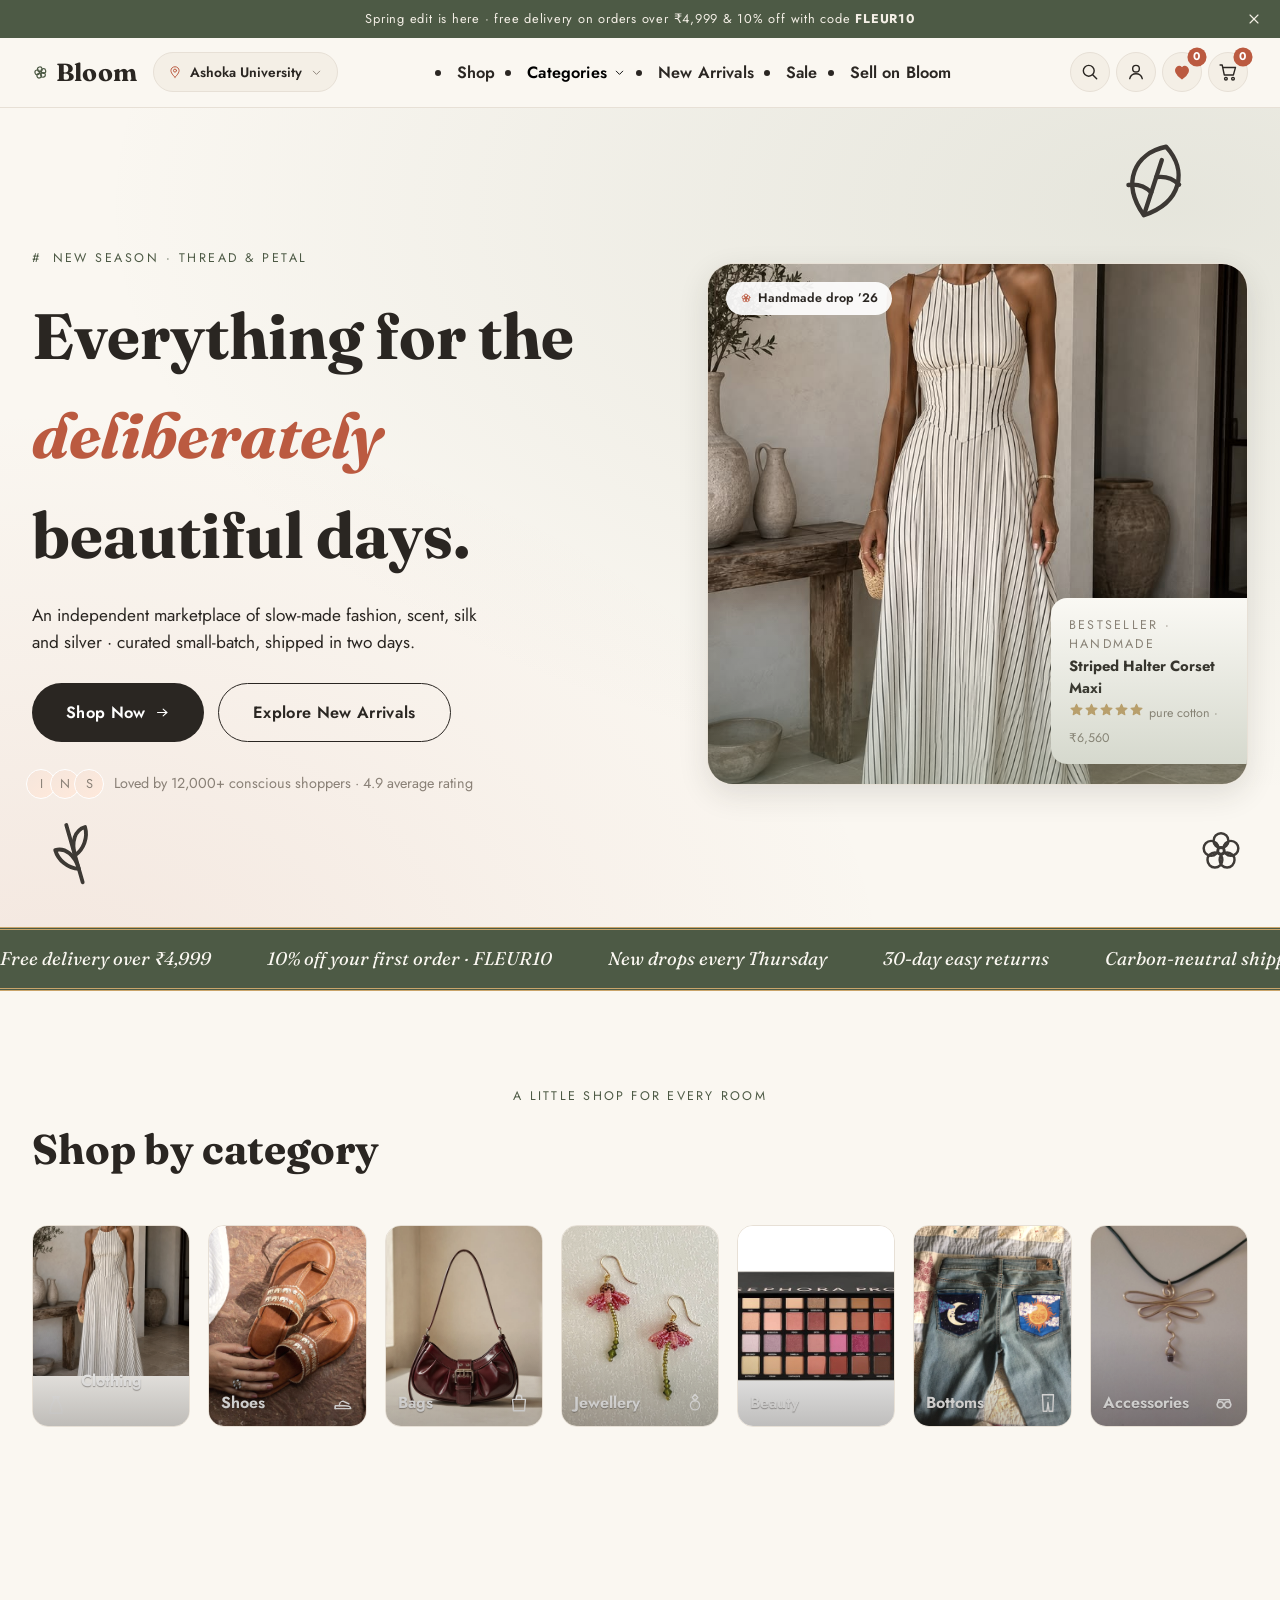
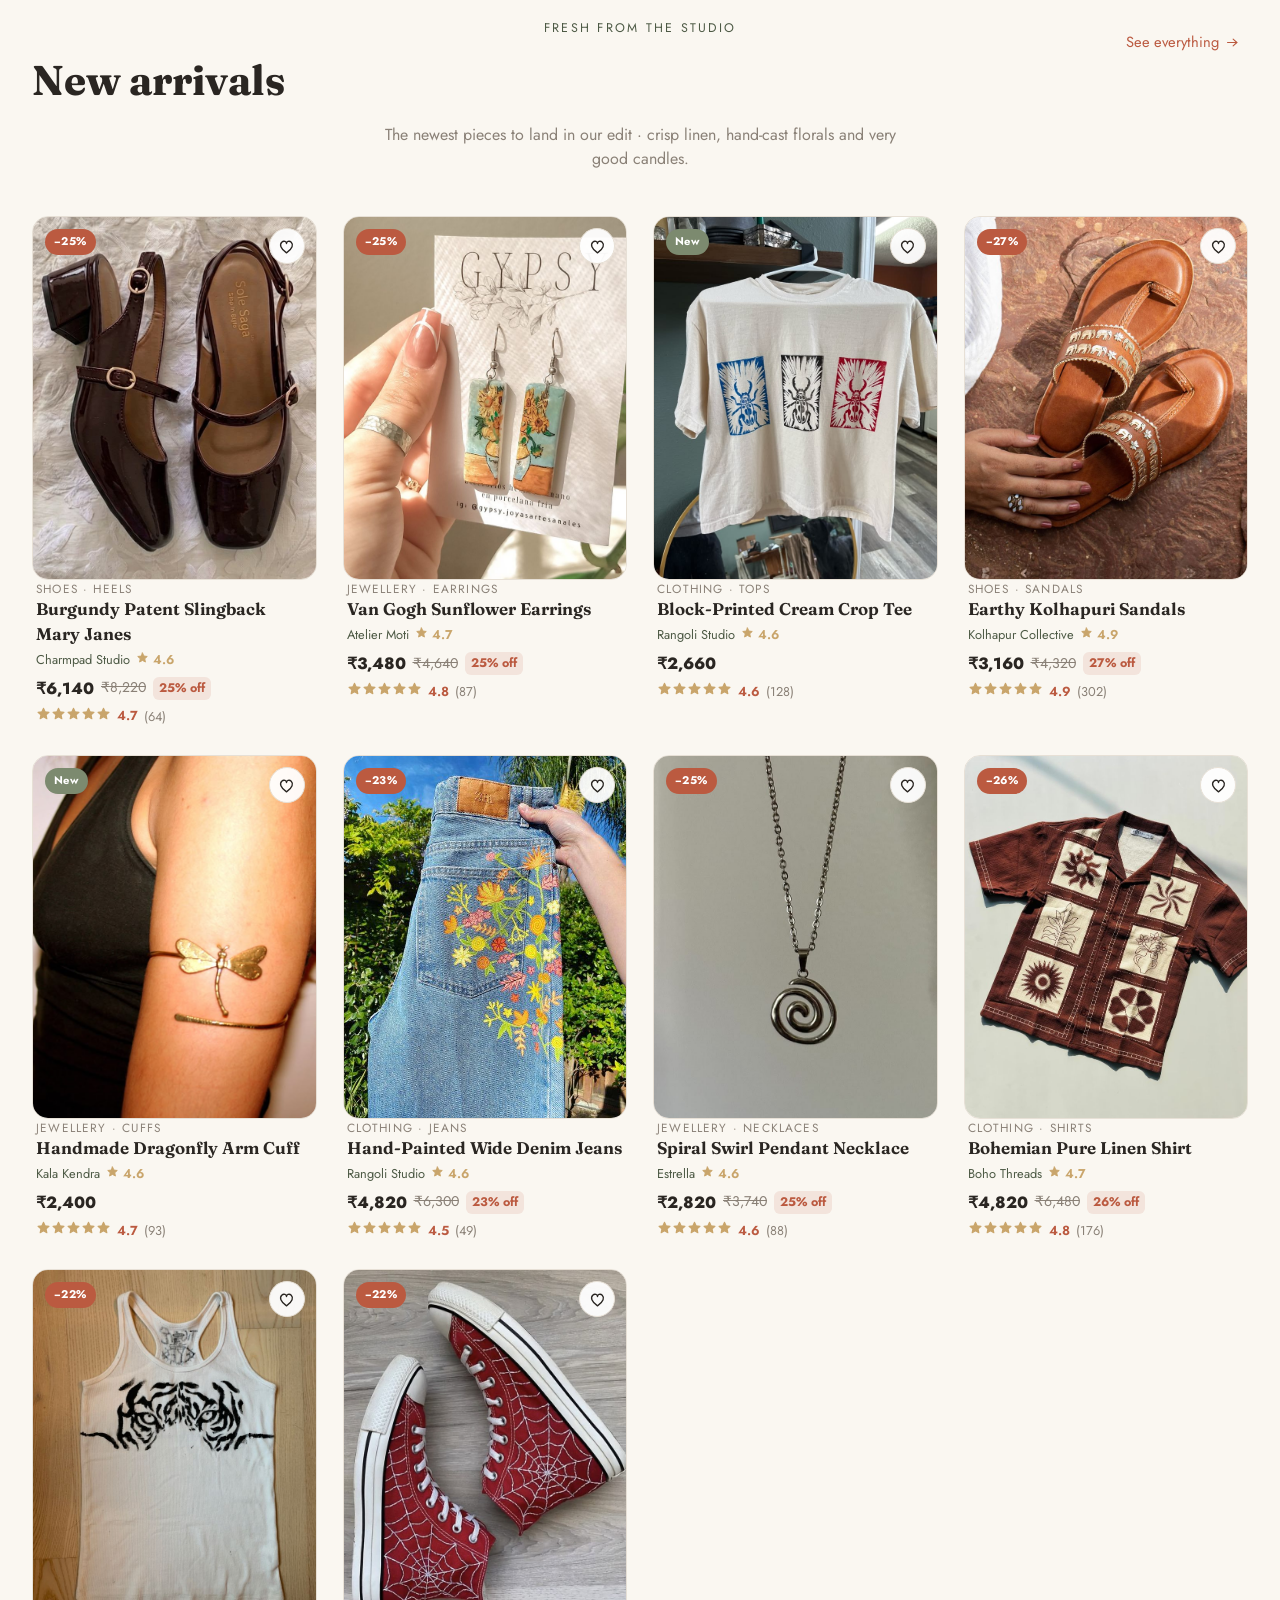
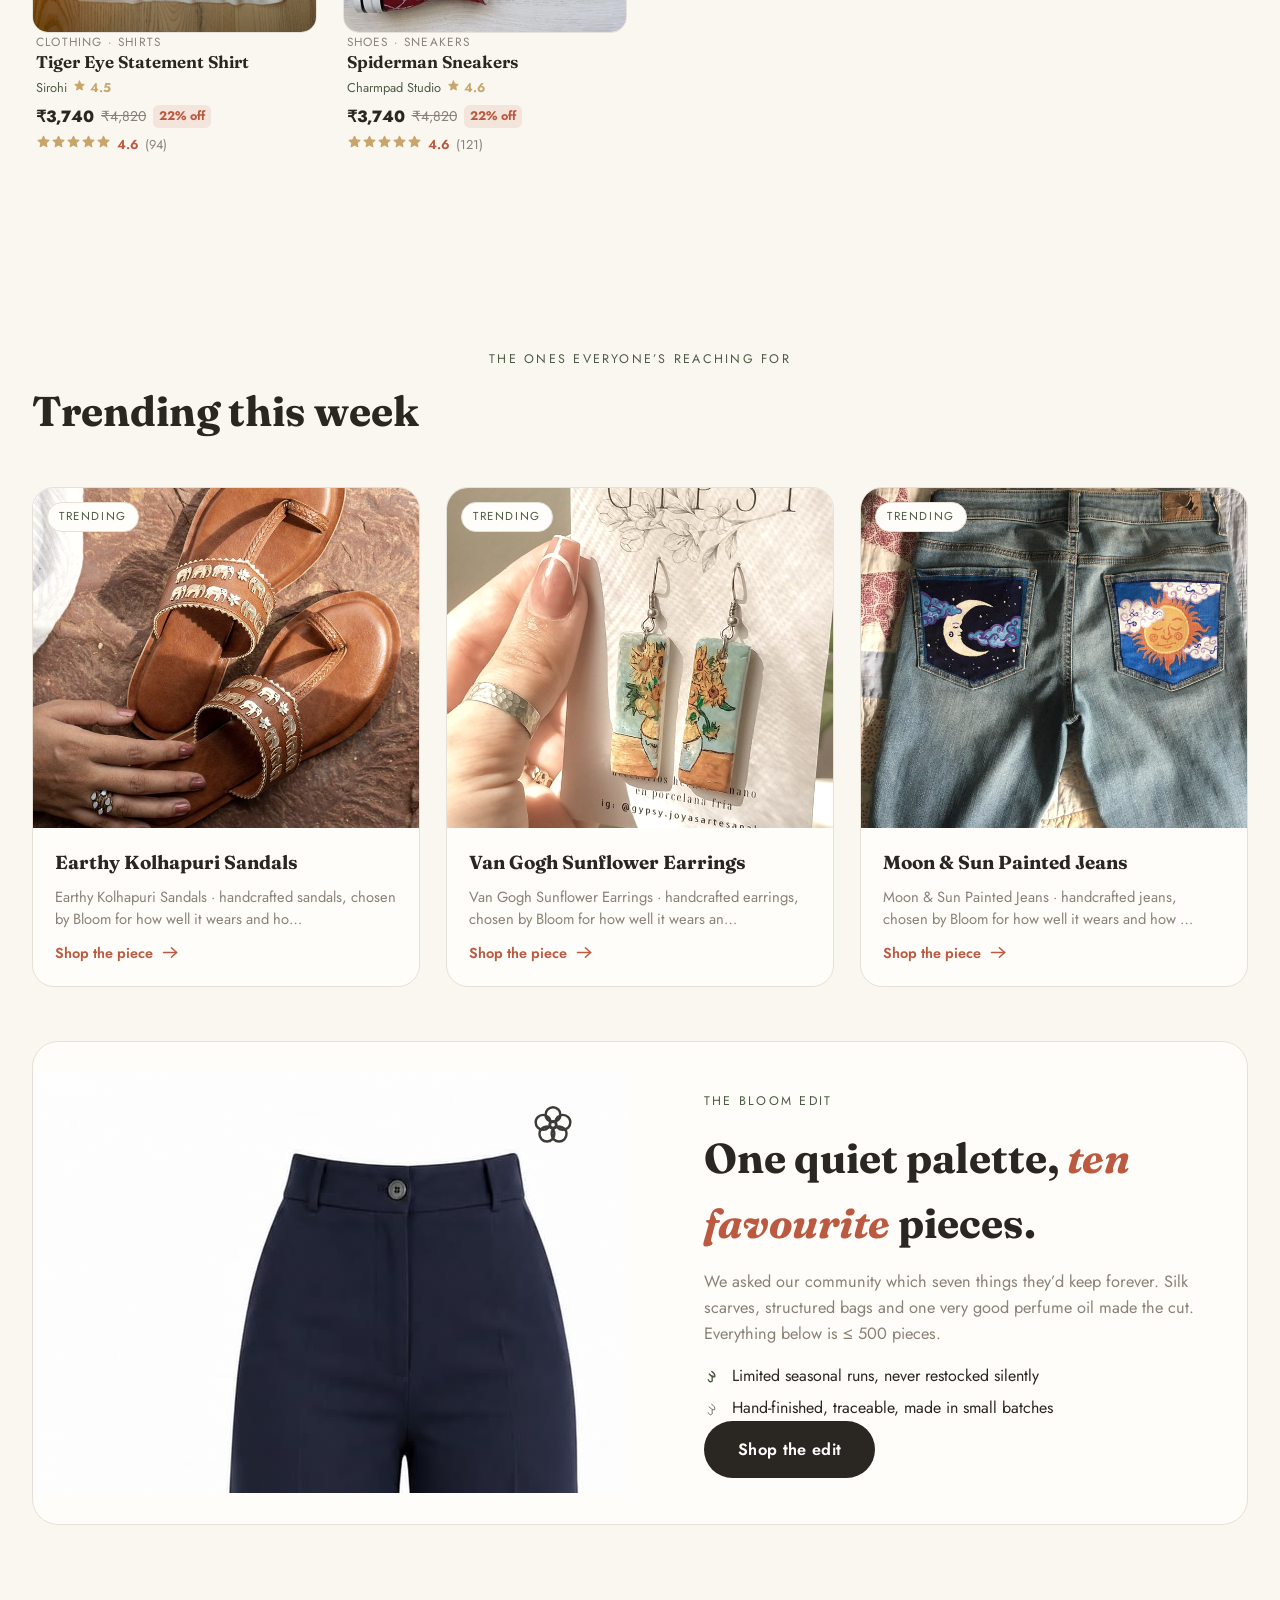
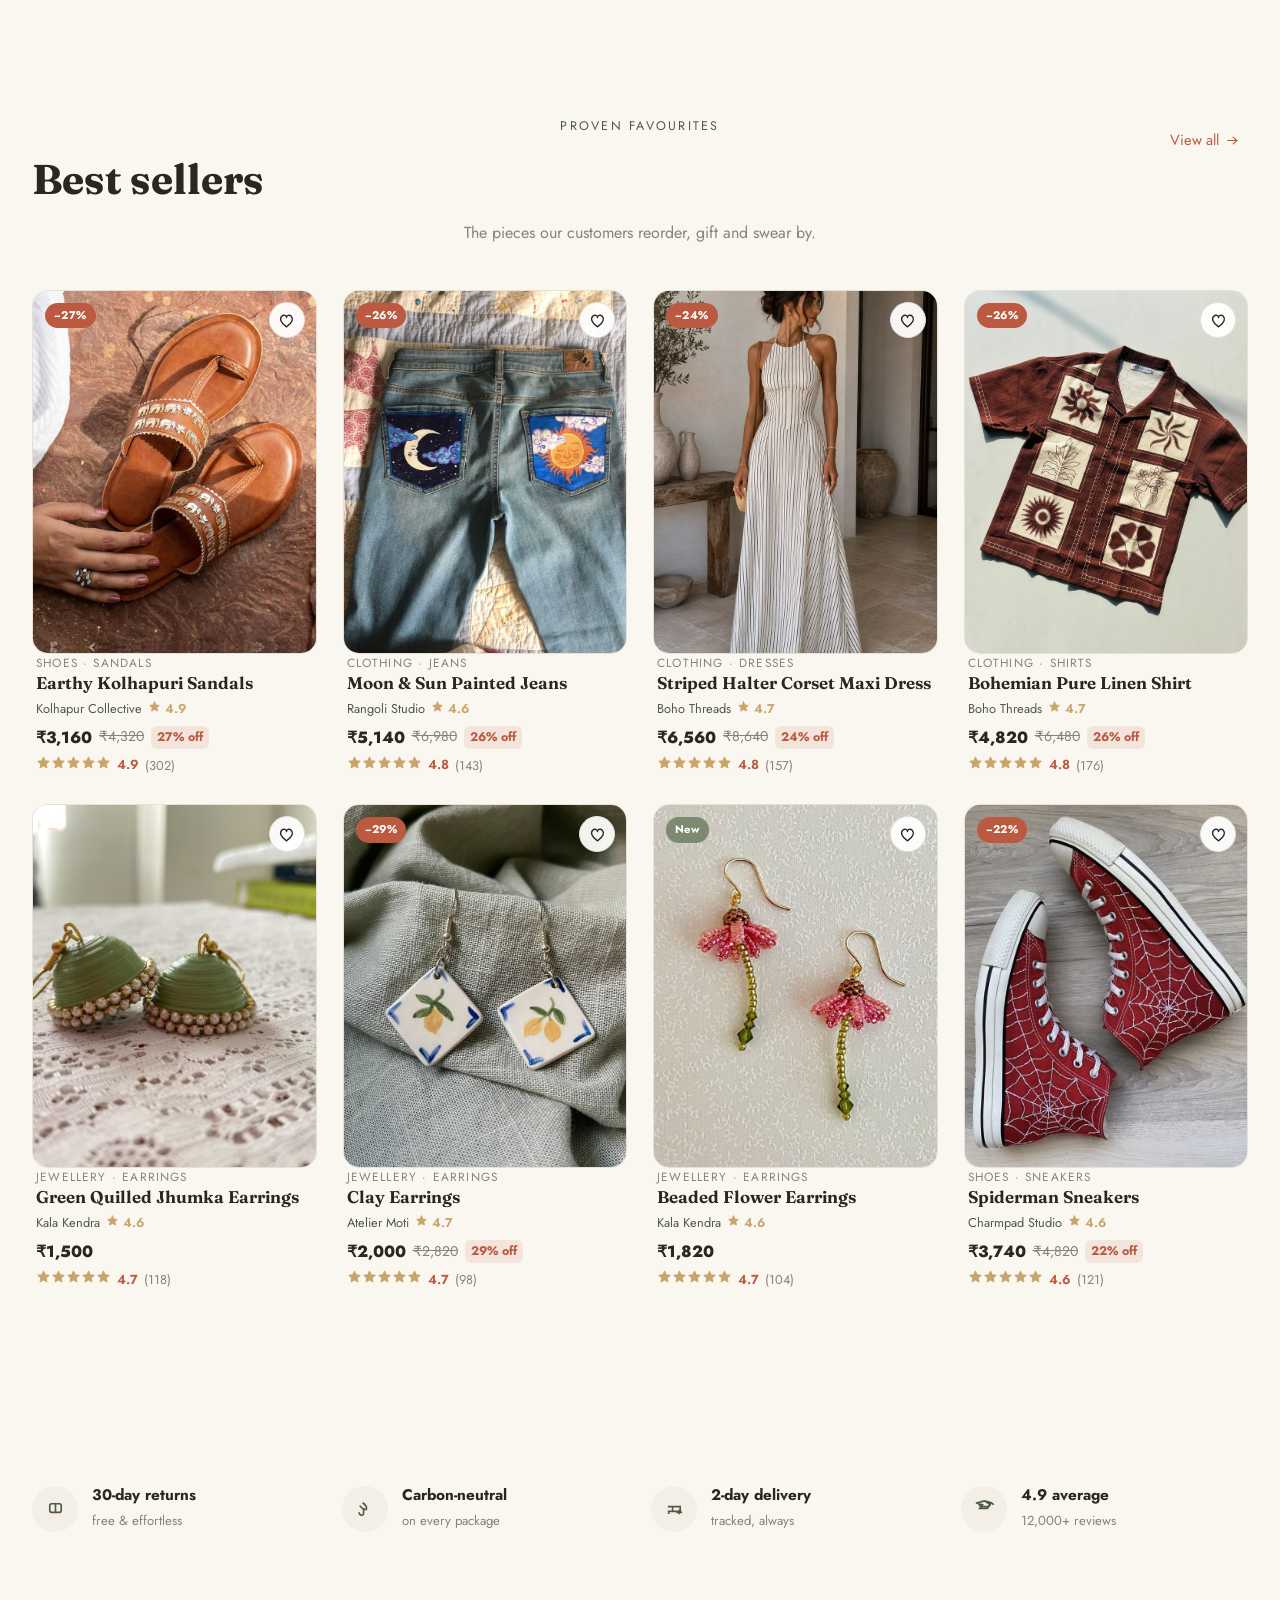
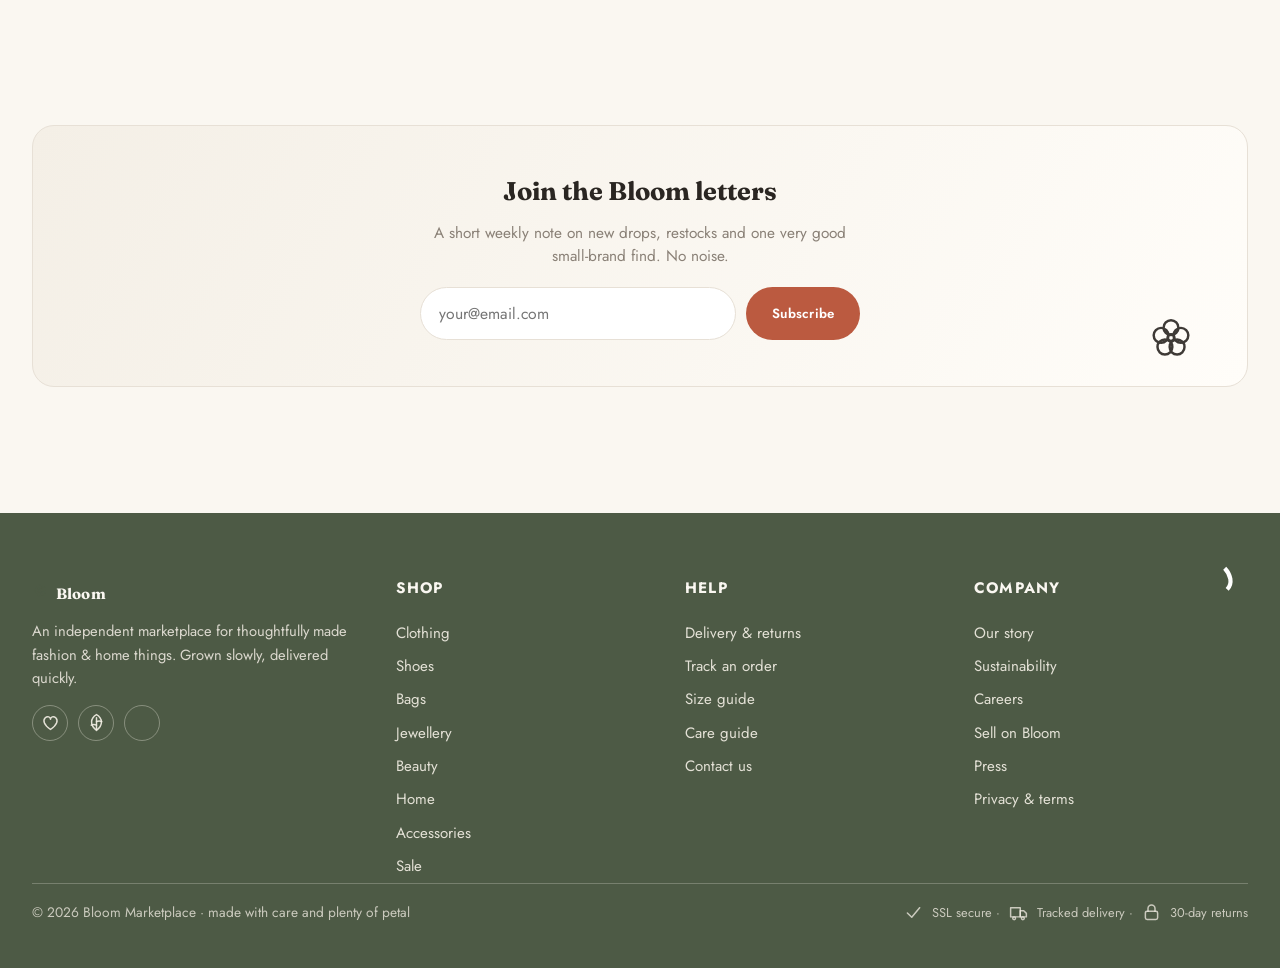
==== index.html @ 0a45152a "Bloom university marketplace: catalog, filters, INR/Indian sizes, SVG icons, Sell on Bloom - 75-prod" ====
<!DOCTYPE html>
<html lang="en">
<head>
<meta charset="UTF-8">
<meta name="viewport" content="width=device-width, initial-scale=1">
<link rel="icon" type="image/svg+xml" href="favicon.svg">
<link rel="apple-touch-icon" href="favicon.svg">
<title>Bloom · marketplace for considered things</title>
<meta name="description" content="Bloom is an independent, botanical-inspired marketplace for fashion, beauty, jewellery and home.">
<link rel="preconnect" href="https://fonts.googleapis.com">
<link rel="preconnect" href="https://fonts.gstatic.com" crossorigin>
<link href="https://fonts.googleapis.com/css2?family=Fraunces:opsz,wght@9..144,100..900&family=Jost:ital,wght@0,200..600;1,200..600&display=swap" rel="stylesheet">
<link rel="stylesheet" href="css/style.css?v=20260916j">
<link rel="stylesheet" href="css/responsive.css?v=20260916j">
<style>/* page-specific rules kept small */
.hero .deco-leaf-c svg{width:100%;height:100%}
.home-cat-card .cat-cap{display:block;text-align:center}
.home-cat-card img{height:150px;object-fit:cover}
</style>
</head>
<body data-page="home">

<div id="app-header"></div>

<main>
  <!-- ============ HERO ============ -->
  <section class="hero">
    <span class="deco-leaf-c" data-icon="leaf"></span>
    <span class="deco-leaf-tl" data-icon="sprig"></span>
    <span class="deco-flower" data-icon="flower"></span>
    <div class="container hero-grid">
      <div class="hero-copy">
        <p class="kicker"><span>#</span> New Season · Thread &amp; Petal</p>
        <h1>Everything for the <em>deliberately</em> beautiful days.</h1>
        <p class="tagline">An independent marketplace of slow-made fashion, scent, silk and silver · curated small-batch, shipped in two days.</p>
        <div class="hero-cta">
          <a class="btn btn-primary btn-lg" href="shop.html">Shop Now <span class="btn-ic" data-icon="arrow" data-icon-class="i-sm"></span></a>
          <a class="btn btn-outline btn-lg" href="shop.html?sort=newest&new=1">Explore New Arrivals</a>
        </div>
        <div class="hero-note">
          <span class="avatars"><span>I</span><span>N</span><span>S</span></span>
          <span>Loved by 12,000+ conscious shoppers · 4.9 average rating</span>
        </div>
      </div>
      <div class="hero-visual">
        <img class="img-soft" src="images/aclothes/striped-corset-maxi.jpg" alt="Striped halter corset maxi dress" fetchpriority="high">
        <div class="hero-card">
          <small class="eyebrow">bestseller · handmade</small>
          <b>Striped Halter Corset Maxi</b>
          <span class="stars" data-stars="5"></span>
          <small>pure cotton · ₹6,560</small>
        </div>
        <span class="hero-badge"><span data-icon="flower" data-icon-class="i-xs"></span> Handmade drop ’26</span>
      </div>
    </div>
    <div class="scroll-hint" style="display:none"></div>
  </section>

  <!-- ============ MARQUEE ============ -->
  <div class="marquee">
    <div class="track"><span>Free delivery over ₹4,999</span><span>10% off your first order · FLEUR10</span><span>New drops every Thursday</span><span>30-day easy returns</span><span>Carbon-neutral shipping</span><span>Independent makers only</span></div>
  </div>

  <!-- ============ SHOP BY CATEGORY ============ -->
  <section class="section">
    <div class="container">
      <div class="section-head">
        <span class="eyebrow">a little shop for every room</span>
        <h2>Shop by category</h2>
      </div>
      <div class="cat-grid">
        <article class="cat-card home-cat-card" onclick="location.href='shop.html?category=clothing'">
          <img class="img-soft" src="images/aclothes/striped-corset-maxi.jpg" alt="Clothing" loading="lazy">
          <div class="cat-cap"><b>Clothing</b><span><span class="cat-ico" data-icon="dress"></span></span></div>
        </article>
        <article class="cat-card" onclick="location.href='shop.html?category=shoes'">
          <img class="img-soft" src="images/aclothes/kolhapuri-sandals.jpg" alt="Shoes" loading="lazy">
          <div class="cat-cap"><b>Shoes</b><span><span class="cat-ico" data-icon="shoe"></span></span></div>
        </article>
        <article class="cat-card" onclick="location.href='shop.html?category=bags'">
          <img class="img-soft" src="images/aclothes/burgundy-buckle-shoulder-bag.jpg" alt="Bags" loading="lazy">
          <div class="cat-cap"><b>Bags</b><span><span class="cat-ico" data-icon="bag"></span></span></div>
        </article>
        <article class="cat-card" onclick="location.href='shop.html?category=jewellery'">
          <img class="img-soft" src="images/aclothes/beaded-flower-earrings.jpg" alt="Jewellery" loading="lazy">
          <div class="cat-cap"><b>Jewellery</b><span><span class="cat-ico" data-icon="ring"></span></span></div>
        </article>
        <article class="cat-card" onclick="location.href='shop.html?category=beauty'">
          <img class="img-soft" src="images/aclothes/new-nudes-palette.jpg" alt="Beauty" loading="lazy">
          <div class="cat-cap"><b>Beauty</b><span><span class="cat-ico" data-icon="flower"></span></span></div>
        </article>
        <article class="cat-card" onclick="location.href='shop.html?bottoms=1'">
          <img class="img-soft" src="images/aclothes/moon-sun-jeans.jpg" alt="Bottoms" loading="lazy">
          <div class="cat-cap"><b>Bottoms</b><span><span class="cat-ico" data-icon="pants"></span></span></div>
        </article>
        <article class="cat-card" onclick="location.href='shop.html?category=accessories'">
          <img class="img-soft" src="images/aclothes/knotted-silk-band.jpg" alt="Accessories" loading="lazy">
          <div class="cat-cap"><b>Accessories</b><span><span class="cat-ico" data-icon="glasses"></span></span></div>
        </article>
      </div>
    </div>
  </section>

  <!-- ============ NEW ARRIVALS ============ -->
  <section class="section">
    <div class="container">
      <div class="section-head">
        <span class="eyebrow">fresh from the studio</span>
        <h2>New arrivals</h2>
        <p>The newest pieces to land in our edit · crisp linen, hand-cast florals and very good candles.</p>
        <a class="link-all" href="shop.html?sort=newest&new=1">See everything <span data-icon="arrow" data-icon-class="i-xs"></span></a>
      </div>
      <div class="products-grid home-new-grid"></div>
    </div>
  </section>

  <!-- ============ TRENDING / EDITORIAL ============ -->
  <section class="section">
    <div class="container">
      <div class="section-head">
        <span class="eyebrow">the ones everyone’s reaching for</span>
        <h2>Trending this week</h2>
      </div>
      <div class="editorial-grid home-editorial-grid"></div>

      <div class="feature-slab" style="margin-top:54px">
        <div class="feature-media home-feature-media"></div>
        <div class="feature-copy">
          <span class="eyebrow">the bloom edit</span>
          <h2>One quiet palette, <em>ten favourite</em> pieces.</h2>
          <p>We asked our community which seven things they’d keep forever. Silk scarves, structured bags and one very good perfume oil made the cut. Everything below is ≤ 500 pieces.</p>
          <ul>
            <li><svg viewBox="0 0 22 22" fill="none" stroke="currentColor" stroke-width="1.7"><path d="M9 5 C 12 7 14 9 13 12 C 11 12 8 11 6 8 M10 12 L10 17 C 8 19 6 18 5 15"/></svg>Limited seasonal runs, never restocked silently</li>
            <li><svg viewBox="0 0 22 22" fill="none" stroke="currentColor"><path d="M9 5 C 12 7 14 9 13 12 C 11 12 8 11 6 8 M10 12 L10 17 C 8 19 6 18 5 15"/></svg>Hand-finished, traceable, made in small batches</li>
          </ul>
          <a class="btn btn-primary btn-lg" href="shop.html?sort=popular">Shop the edit</a>
        </div>
      </div>
    </div>
  </section>

  <!-- ============ BEST SELLERS ============ -->
  <section class="section">
    <div class="container">
      <div class="section-head">
        <span class="eyebrow">proven favourites</span>
        <h2>Best sellers</h2>
        <p>The pieces our customers reorder, gift and swear by.</p>
        <a class="link-all" href="shop.html?sort=popular">View all <span data-icon="arrow" data-icon-class="i-xs"></span></a>
      </div>
      <div class="products-grid home-best-grid"></div>
    </div>
  </section>

  <!-- ============ PERKS ============ -->
  <section class="section">
    <div class="container">
      <div class="perks">
        <div class="perk">
          <span class="perk-ico"><svg class="icon" viewBox="0 0 22 22" fill="none" stroke="currentColor" stroke-width="1.7"><rect x="5" y="6" width="12" height="9" rx="2"/><path d="M11 6 L11 15"/></svg></span>
          <div><b>30-day returns</b><small>free &amp; effortless</small></div>
        </div>
        <div class="perk">
          <span class="perk-ico"><svg class="icon" viewBox="0 0 22 22" fill="none" stroke="currentColor" stroke-width="1.7"><path d="M9 5 C 12 7 14 9 13 12 C 11 12 8 11 6 8 M10 12 L10 17 C 8 19 6 18 5 15"/></svg></span>
          <div><b>Carbon-neutral</b><small>on every package</small></div>
        </div>
        <div class="perk">
          <span class="perk-ico"><svg class="icon" viewBox="0 0 22 22" fill="none" stroke="currentColor" stroke-width="1.7"><path d="M4 9 L9 9 L9 14 L4 14 M9 9 L17 9 L17 14 L9 14 M4 16 L6 16 M16 12 L16 17 M13 15 L19 15"/></svg></span>
          <div><b>2-day delivery</b><small>tracked, always</small></div>
        </div>
        <div class="perk">
          <span class="perk-ico"><svg class="icon" viewBox="0 0 22 22" fill="none" stroke="currentColor" stroke-width="1.7"><path d="M12 3 L19 5 L16 9 L8 9 L5 5 L12 3 M3 5 L10 7 L7 11 L15 11 L18 7 L12 3 L19 5 L22 7"/></svg></span>
          <div><b>4.9 average</b><small>12,000+ reviews</small></div>
        </div>
      </div>
    </div>
  </section>

  <!-- ============ NEWSLETTER ============ -->
  <section class="section">
    <div class="container">
      <div class="newsletter">
        <span class="deco-flower" style="right:4%;bottom:8%" data-icon="flower"></span>
        <h3>Join the Bloom letters</h3>
        <p>A short weekly note on new drops, restocks and one very good small-brand find. No noise.</p>
        <form>
          <input type="email" placeholder="your@email.com" aria-label="Email address" required>
          <button class="btn btn-rose" type="submit">Subscribe</button>
        </form>
      </div>
    </div>
  </section>
</main>

<div id="app-footer"></div>

<script src="js/products.js?v=20260916j"></script>
<script src="js/marketplace.js?v=20260916j"></script>
<script src="js/app.js?v=20260916j"></script>
<script src="js/cart.js?v=20260916j"></script>
<script src="js/wishlist.js?v=20260916j"></script>
<script>
  (function(){
    // home-specific: hero leaf decorations rendered as SVG, no-op guard
    document.querySelectorAll('.deco-leaf-c').forEach(el=>el.style.visibility='visible');
  })();
</script>
<script>App.boot()</script>
</body>
</html>
---- css/style.css ----
/* ============================================================
   Bloom · Marketplace
   Main stylesheet
   ============================================================ */

/* ---------- Design tokens ---------- */
:root {
  --cream: #faf7f1;
  --cream-2: #f4efe6;
  --paper: #fffdf9;
  --ink: #2a2622;
  --muted: #8a8177;
  --line: #e7e0d6;
  --rose: #bb5a40;
  --rose-soft: #d98a6f;
  --sage: #7c8a6f;
  --sage-deep: #4d5a45;
  --gold: #c9a56b;
  --blush: #f5e6dc;
  --good: #3f7d52;
  --danger: #c2452f;
  --radius: 16px;
  --radius-sm: 9px;
  --shadow: 0 10px 30px rgba(42, 38, 34, 0.12);
  --shadow-soft: 0 4px 16px rgba(42, 38, 34, 0.07);
  --font-display: 'Fraunces', 'Georgia', serif;
  --font-body: 'Jost', 'Avenir Next', 'Segoe UI', sans-serif;
  --nav-h: 74px;
}

/* ---------- Reset & base ---------- */
* { margin: 0; padding: 0; box-sizing: border-box; }
html { scroll-behavior: smooth; }
body {
  font-family: var(--font-body);
  background: var(--cream);
  color: var(--ink);
  font-size: 16px;
  line-height: 1.55;
  -webkit-font-smoothing: antialiased;
}
::selection { background: var(--rose); color: #fff; }

h1, h2, h3, h4 { font-family: var(--font-display); color: var(--ink); }
h1 { font-size: clamp(2.4rem, 5vw, 4rem); }
h2 { font-size: clamp(1.7rem, 3.4vw, 2.6rem); }
h3 { font-size: 1.35rem; }

a { color: inherit; text-decoration: none; }
button { font-family: var(--font-body); cursor: pointer; }
input, select, textarea { font-family: var(--font-body); }

img { display: block; max-width: 100%; }
.img-soft { filter: saturate(.86) sepia(.08) contrast(1.02); }

.container { width: min(1240px, 100% - 64px); margin: 0 auto; }
@media (min-width: 1400px) { .container { width: min(1280px, 100% - 96px); } }

.eyebrow {
  display: inline-flex; align-items: center; gap: 8px;
  font-size: .78rem; letter-spacing: .18em; text-transform: uppercase;
  color: var(--sage-deep);
}
.eyebrow::before, .eyebrow::after { font-size: .85rem; color: var(--gold); }

/* Hidden utility for screen readers */
.sr-only { position: absolute; width: 1px; height: 1px; overflow: hidden; clip: rect(0 0 0 0); }

/* ---------- Floral decorative SVG (reused) ---------- */
.deco-leaf-c, .deco-leaf-tl, .deco-flower {
  position: absolute; pointer-events: none; opacity: .9;
}
.deco-leaf-c { width: 96px; height: 96px; }
.deco-leaf-c svg, .deco-leaf-tl svg, .deco-flower svg { width: 100%; height: 100%; stroke-width: 1.1; }
.deco-leaf-tl { width: 84px; height: 84px; }
.deco-flower { width: 54px; height: 54px; }

/* Subtle botanical background (very light) */
.pattern-botanical {
  background-image: url("data:image/svg+xml,%3Csvg xmlns='http://www.w3.org/2000/svg' width='180' height='180' viewBox='0 0 180 180'%3E%3Cg fill='none' stroke='%23c9a56b' stroke-width='1.1' opacity='0.16'%3E%3Cpath d='M30 40 C 44 30 56 36 66 40 74 36 84 42 88 50 C 80 62 66 64 52 60 44 52 36 56 30 62'/%3E%3Cpath d='M110 120 C 122 108 132 114 140 118 146 122 150 128 C 144 140 132 142 122 138 114 130 110 124'/%3E%3Ccircle cx='60' cy='130' r='14'/%3E%3Ccircle cx='60' cy='130' r='7'/%3E%3Ccircle cx='137' cy='55' r='10'/%3E%3C/g%3E%3C/svg%3E");
}

/* ---------- Buttons ---------- */
.btn {
  display: inline-flex; align-items: center; justify-content: center; gap: 9px;
  font-weight: 600; letter-spacing: .02em;
  border: 0; border-radius: 999px; padding: 13px 26px;
  transition: transform .18s ease, background .2s ease, box-shadow .2s ease, color .2s;
  will-change: transform;
}
.btn:active { transform: scale(.97); }
.btn-primary { background: var(--ink); color: #fff; }
.btn-primary:hover { background: var(--rose); transform: translateY(-1px); box-shadow: var(--shadow-soft); }
.btn-rose { background: var(--rose); color: #fff; }
.btn-rose:hover { background: #a84a32; transform: translateY(-1px); box-shadow: var(--shadow-soft); }
.btn-outline { background: transparent; color: var(--ink); border: 1.5px solid var(--ink); }
.btn-outline:hover { background: var(--ink); color: #fff; transform: translateY(-1px); }
.btn-sage { background: var(--sage); color: #fff; }
.btn-sage:hover { background: var(--sage-deep); transform: translateY(-1px); }
.btn-light { background: var(--paper); color: var(--ink); border: 1.5px solid var(--line); }
.btn-light:hover { border-color: var(--ink); color: var(--ink); }
.btn-ghost { background: transparent; color: var(--ink); }
.btn-ghost:hover { color: var(--rose); }
.btn-sm { padding: 8px 16px; font-size: .86rem; }
.btn-lg { padding: 16px 34px; font-size: 1.02rem; }
.btn-block { width: 100%; }
.btn-icon {
  width: 38px; height: 38px; border-radius: 50%;
  background: #fff; border: 1px solid var(--line); display: inline-flex;
  align-items: center; justify-content: center; transition: all .2s;
}
.btn-icon:hover { border-color: var(--rose); color: var(--rose); }
.btn[disabled] { opacity: .45; pointer-events: none; }

.icon { width: 21px; height: 21px; }
[data-icon] { display: inline-flex; align-items: center; justify-content: center; }
[data-icon] svg { display: block; }
.i { width: 20px; height: 20px; }
.i-xs { width: 13px; height: 13px; }
.i-sm { width: 16px; height: 16px; }
.i-lg { width: 26px; height: 26px; }
.i-xl { width: 44px; height: 44px; }
.star-ico { width: 15px; height: 15px; color: var(--gold); }
.star-ico.empty { color: #d9cfc0; }
.wish-ico { width: 19px; height: 19px; color: var(--ink); }
.wish-heart.liked .wish-ico { color: var(--rose); }
.p-wishlist .wish-ico { margin-right: 6px; }
.btn-ic svg, .link-all svg { width: 15px; height: 15px; }
.toast-thumb { width: 44px; height: 52px; object-fit: cover; border-radius: 8px; margin-left: 2px; }
.toast-ico { width: 22px; height: 22px; }
.dotc { display: inline-block; width: 11px; height: 11px; border-radius: 50%; margin: 0 0 0 6px; border: 1px solid rgba(0,0,0,.25); vertical-align: middle; }
.stars-num { font-size: .82rem; font-weight: 650; color: var(--rose); }
.no-results.small { padding: 26px 16px; }

/* ---------- Announcement bar ---------- */
.announce {
  background: var(--sage-deep); color: #f4efe6; text-align: center;
  font-size: .8rem; letter-spacing: .06em; padding: 9px 0; position: relative;
}
.announce .close-announce { position: absolute; right: 18px; top: 50%; transform: translateY(-50%); background: none; border: 0; color: #f4efe6; cursor: pointer; font-size: 1rem; }

/* ---------- Navigation ---------- */
.nav-inner { display: flex; align-items: center; gap: 16px; padding: 13px 0; }
.nav-action.nav-mobile-toggle { display: none; }
.nav-left { display: flex; align-items: center; gap: 14px; }
.nav-actions { display: flex; align-items: center; gap: 6px; margin-left: auto; }
.nav-links { display: flex; flex: 1; justify-content: center; gap: 24px; align-items: center; position: relative; }
.nav-links > li { position: relative; }

.nav-link {
  background: none;
  border: 0;
  cursor: pointer;
  display: inline-flex; align-items: center; gap: 6px;
  font-weight: 580; font-size: 1.02rem; letter-spacing: .01em;
  padding: 9px 4px; position: relative;
}
.nav-link::after {
  content: ''; position: absolute; left: 10%; bottom: -2px; width: 0; height: 1.6px;
  background: var(--rose); transition: width .25s ease;
}
.nav-link:hover::after,
.nav-link.active::after { width: 80%; }
.nav-link:hover, .nav-link.active { color: var(--rose); }

.nav-icon { width: 22px; height: 22px; stroke: currentColor; fill: none; transition: color .2s, transform .2s; }
.nav-action { position: relative; width: 40px; height: 40px; border-radius: 50%; background: var(--cream-2); border: 1.5px solid var(--line); color: var(--ink); display: inline-flex; align-items: center; justify-content: center; transition: transform .2s, color .2s, border-color .2s, background .2s; }
.nav-action:hover { color: var(--rose); border-color: var(--rose); background: var(--blush); transform: translateY(-1px); }
.nav-action svg { width: 19px; height: 19px; }
.nav-action .nav-emoji svg { width: 20px; height: 20px; }
.nav-action .wish-emoji svg { color: var(--rose); }
.nav-badge-chev { width: 13px; height: 13px; }
.nav-action .count-badge { top: -5px; right: -5px; }
.count-badge {
  position: absolute; top: -1px; right: -1px; min-width: 18px; height: 18px; line-height: 18px;
  border-radius: 10px; background: var(--rose); color: #fff; font-size: .66rem; text-align: center; font-weight: 700;
  transform: scale(1.06);
}

.logo { font-family: var(--font-display); font-size: 1.55rem; font-weight: 700; letter-spacing: .01em; line-height: 1; }
.logo .logo-mark { color: var(--sage-deep); margin-right: 7px; display: inline-flex; transform: rotate(-12deg); }
.logo .logo-mark svg { width: 17px; height: 17px; }

.brand-underline { position: relative; padding-bottom: 2px; }

/* Mega menu */
.mega {
  position: absolute; left: -20px; top: 100%; z-index: 60;
  background: var(--paper); border: 1px solid var(--line);
  min-width: 560px; padding: 26px 30px; border-radius: 18px;
  box-shadow: 0 18px 40px rgba(42,38,34,.16);
  opacity: 0; visibility: hidden; transform: translateY(8px);
  transition: opacity .2s, transform .2s, visibility .2s;
}
ul.nav-links li:hover > .mega,
ul.nav-links li.open > .mega { opacity: 1; visibility: visible; transform: translateY(0); }
.mega-grid { display: grid; grid-template-columns: repeat(3, 1fr); gap: 8px 26px; }
.mega a { display: block; font-size: .98rem; padding: 7px 4px; border-radius: 8px; color: var(--ink); }
.mega a:hover { color: var(--rose); background: rgba(187,90,64,.07); }
.mega-hed { font-family: var(--font-display); font-size: .8rem; letter-spacing: .12em; text-transform: uppercase; color: var(--sage-deep); margin: 8px 0 14px; }

/* Simple dropdown (Account) */
.dropdown { position: relative; }
.dropdown-menu {
  position: absolute; right: 0; top: 100%; min-width: 216px;
  background: var(--paper); border: 1px solid var(--line); border-radius: 14px;
  box-shadow: var(--shadow); padding: 14px 0; z-index: 70;
  opacity: 0; visibility: hidden; transform: translateY(8px); transition: all .2s;
}
.dropdown.open .dropdown-menu,
.link-drop:hover .dropdown-menu { opacity: 1; visibility: visible; transform: translateY(0); }
.dropdown-menu a { display: block; font-size: .96rem; padding: 9px 16px; }
.dropdown-menu a:hover { background: var(--blush); color: var(--rose); }
.dropdown-menu .divider { height: 1px; background: var(--line); margin: 8px 12px; }

/* Sticky nav wrapper */
.sticky { position: sticky; top: 0; z-index: 90; background: var(--cream); border-bottom: 1px solid var(--line); }
body.nav-scrolled .sticky { box-shadow: 0 6px 18px rgba(42,38,34,.08); }

.nav-search {
  position: absolute; inset: calc(100% + 12px) 36px auto auto;
  background: var(--paper); border: 1px solid var(--line); border-radius: 14px;
  padding: 12px 16px; z-index: 95; width: 380px; box-shadow: var(--shadow);
  opacity: 0; visibility: hidden; transform: translateY(6px); transition: all .2s;
}
.nav-search.open { opacity: 1; visibility: visible; transform: translateY(0); }
.nav-search input { width: 100%; border: 0; border-bottom: 1.5px solid var(--ink); padding: 10px 0; font-size: 1rem; background: transparent; outline: none; }
.nav-search input::placeholder { color: var(--muted); }
.nav-search .search-results { margin-top: 14px; max-height: 320px; overflow: auto; }
.nav-search .search-results a {
  display: flex; align-items: center; gap: 12px; padding: 9px 8px; border-radius: 10px;
}
.nav-search .search-results a:hover { background: var(--blush); }
.nav-search .search-results img { width: 42px; height: 52px; object-fit: cover; border-radius: 6px; }
.nav-search .search-results b { font-size: .92rem; display: block; }
.nav-search .search-results small { color: var(--muted); }
.nav-search .no-hits { color: var(--muted); font-size: .9rem; padding: 12px 0; }
.nav-search .clear-search { margin-top: 10px; font-size: .86rem; color: var(--rose); text-decoration: underline; background: none; border: 0; cursor: pointer; }

/* Mobile menu */
.mobile-menu { display: none; }
.menu-panel {
  position: fixed; inset: 0 0 0 0; z-index: 200; background: rgba(42,38,34,.45);
  opacity: 0; visibility: hidden; transition: opacity .25s;
}
.menu-panel.open { opacity: 1; visibility: visible; }
.menu-panel .sheet {
  position: fixed; left: 0; top: 0; bottom: 0; width: min(84vw, 360px);
  background: var(--paper); transform: translateX(-100%); transition: transform .3s;
  overflow-y: auto; padding: 24px 26px; z-index: 3;
}
.menu-panel.open .sheet { transform: translateX(0); }
.sheet .sheet-close { position: sticky; top: 10px; text-align: right; }
.sheet nav a,
.sheet .sheet-nav a { display: block; padding: 13px 6px; font-size: 1.06rem; font-weight: 550; border-bottom: 1px solid var(--line); }
.sheet .sheet-nav .has-sub { display: flex; justify-content: space-between; align-items: center; cursor: pointer; }
.sheet .sub { padding-left: 18px; color: var(--muted); font-size: .96rem; max-height: 0; overflow: hidden; transition: max-height .25s; }
.sheet .has-sub.open .chev { transform: rotate(90deg); }

/* ---------- Cart drawer ---------- */
.drawer-veil {
  position: fixed; inset: 0; background: rgba(42,38,34,.5); z-index: 100;
  opacity: 0; visibility: hidden; transition: opacity .25s;
}
.drawer-veil.open { opacity: 1; visibility: visible; }
.cart-drawer {
  position: fixed; top: 0; right: 0; bottom: 0; width: min(430px, 100%);
  background: var(--paper); z-index: 101; display: flex; flex-direction: column;
  transform: translateX(110%); transition: transform .34s cubic-bezier(.2,.7,.2,1);
  box-shadow: 0 0 34px rgba(42,38,34,.2);
}
.cart-drawer.open { transform: translateX(0); }
.drawer-head { display: flex; align-items: center; justify-content: space-between; padding: 20px 24px; border-bottom: 1px solid var(--line); }
.drawer-head h3 { font-size: 1.25rem; }
.drawer-body { flex: 1; overflow-y: auto; padding: 6px 22px; }
.drawer-foot { padding: 18px 24px 26px; border-top: 1px solid var(--line); background: linear-gradient(180deg, transparent, var(--cream) 18%); }
.drawer-foot .row { display: flex; justify-content: space-between; }
.drawer-foot .btn { flex: 1; }
.drawer-item { display: grid; grid-template-columns: 78px 1fr auto; gap: 13px; align-items: center; padding: 14px 6px; border-bottom: 1px solid var(--line); }
.drawer-item img { width: 78px; height: 96px; object-fit: cover; border-radius: 8px; }
.drawer-item .di-name { font-weight: 600; font-size: .92rem; }
.drawer-item .di-meta { color: var(--muted); font-size: .8rem; margin-top: 3px; }
.drawer-item .qty-wrap { display: inline-flex; align-items: center; gap: 5px; margin-top: 6px; }
.drawer-item .qty-wrap button { width: 22px; height: 22px; border-radius: 50%; border: 1px solid var(--line); background: #fff; font-size: .82rem; }
.drawer-item .qty-wrap span { min-width: 20px; text-align: center; font-size: .86rem; }
.drawer-item .di-price { font-weight: 700; }
.drawer-item .di-remove { background: none; border: 0; color: var(--danger); cursor: pointer; font-size: .84rem; text-decoration: underline; }
.drawer-empty { text-align: center; padding: 48px 12px; color: var(--muted); }

/* ---------- Hero ---------- */
.hero {
  position: relative; overflow: hidden;
  background:
    radial-gradient(140% 120% at 92% 12%, rgba(124,138,111,.16), transparent 60%),
    radial-gradient(120% 130% at 4% 108%, rgba(187,90,64,.10), transparent 55%),
    var(--cream);
  padding: clamp(70px, 11vw, 150px) 0 clamp(70px, 10vw, 130px);
}
.hero .deco-leaf-c { right: 6%; top: 3%; transform: rotate(18deg); }
.hero .deco-leaf-tl { left: 2.5%; bottom: 4%; transform: rotate(-16deg); }
.hero .deco-flower { right: 2.5%; bottom: 6%; }
.hero-grid { display: grid; grid-template-columns: 1.06fr 0.94fr; gap: clamp(24px, 5vw, 70px); align-items: center; }
.hero-copy .kicker { font-family: var(--font-body); letter-spacing: .2em; text-transform: uppercase; font-size: .78rem; color: var(--sage-deep); display: flex; align-items: center; gap: 10px; }
.hero-copy h1 { margin-top: 18px; }
.hero-copy h1 em { font-family: var(--font-display); font-style: italic; color: var(--rose); }
.hero-copy p.tagline { margin-top: 18px; font-size: 1.08rem; color: var(--ink); max-width: 46ch; }
.hero-cta { display: flex; gap: 14px; margin-top: 28px; flex-wrap: wrap; }
.hero-note { margin-top: 26px; display: flex; align-items: center; gap: 10px; color: var(--muted); font-size: .9rem; }
.hero-note .avatars { display: flex; }
.hero-note .avatars span { width: 30px; height: 30px; margin-left: -6px; border-radius: 50%; background: linear-gradient(135deg, var(--blush), #ffe9db); border: 1.5px solid #fff; display: inline-flex; align-items: center; justify-content: center; font-size: .8rem; }
.hero-visual {
  position: relative; border-radius: 26px; overflow: hidden;
  box-shadow: var(--shadow); border: 1px solid var(--line);
}
.hero-visual img { width: 100%; height: 520px; object-fit: cover; }
.hero-visual::after { content: ''; position: absolute; inset: 0; background: linear-gradient(180deg, transparent 60%, rgba(124,138,111,.35)); }
.hero-card {
  position: absolute; right: -14px; bottom: 20px; background: var(--paper);
  border-radius: 16px; padding: 14px 18px; box-shadow: var(--shadow); max-width: 210px;
}
.hero-card b { display: block; font-size: .92rem; }
.hero-card small { color: var(--muted); font-size: .78rem; }
.hero-card .stars { color: var(--gold); font-size: .8rem; letter-spacing: 2px; }
.hero-badge svg { width: 12px; height: 12px; color: var(--rose); }
.hero-badge {
  position: absolute; left: 18px; top: 18px; display: inline-flex; align-items: center; gap: 6px;
  background: rgba(255,255,255,.92); padding: 7px 14px; border-radius: 999px; font-size: .78rem; font-weight: 600;
}
.scroll-hint { position: absolute; bottom: -34px; left: 0; right: 0; text-align: center; color: var(--muted); font-size: .82rem; display: flex; align-items: center; gap: 8px; justify-content: center; }

.drawer-sub { display: flex; justify-content: space-between; align-items: center; padding: 10px 0; font-size: 1.02rem; }
.drawer-sub b { font-weight: 800; }
.drawer-actions { display: flex; gap: 10px; }
.drawer-actions .btn { flex: 1; }
.drawer-right { text-align: right; display: flex; flex-direction: column; align-items: flex-end; gap: 6px; }

/* ---------- Section shell ---------- */
.section { padding: clamp(60px, 8vw, 96px) 0; }
.section-head { text-align: center; margin-bottom: clamp(26px, 4vw, 44px); position: relative; }
.section-head .eyebrow { display: block; }
.section-head h2 { margin-top: 10px; display: flex; align-items: center; gap: 12px; }
.section-head h2 .twig { font-size: 1.1rem; flex: none; }
.section-head p { color: var(--muted); max-width: 52ch; margin: 10px auto 0; text-align: center; }
.section-head .link-all { position: absolute; right: 8px; top: 12px; font-size: .92rem; color: var(--rose); display: inline-flex; align-items: center; gap: 6px; }
.section-head .link-all:hover { color: var(--ink); }

/* ---------- Category cards ---------- */
.cat-grid { display: grid; grid-template-columns: repeat(auto-fill, minmax(150px, 1fr)); gap: 18px; }
.cat-card {
  position: relative; border-radius: var(--radius); overflow: hidden; cursor: pointer;
  background: var(--paper); border: 1px solid var(--line);
  transition: transform .25s, box-shadow .25s; aspect-ratio: 4/5.1;
}
.cat-card img { width: 100%; height: 100%; object-fit: cover; transition: transform .5s ease; }
.cat-card:hover img { transform: scale(1.07); }
.cat-card::after { content: ''; position: absolute; inset: 0; background: linear-gradient(180deg, transparent 52%, rgba(42,38,34,.30)); }
.cat-card .cat-cap { position: absolute; left: 12px; right: 12px; bottom: 10px; display: flex; justify-content: space-between; align-items: center; }
.cat-card .cat-cap b { color: #fff; font-weight: 650; font-size: 1rem; text-shadow: 0 1px 1px rgba(42,38,34,.4); }
.cat-card .cat-cap span { color: rgba(255,255,255,.92); font-size: .78rem; display: flex; align-items: center; gap: 4px; }
.cat-ico svg { width: 22px; height: 22px; stroke-width: 1.5; }
.cat-card .cat-ico svg { color: #fff; }

/* ---------- Product card ---------- */
.product-card { position: relative; display: flex; flex-direction: column; }
.card-inner {
  position: relative; border-radius: var(--radius); overflow: hidden;
  background: var(--paper); border: 1px solid var(--line);
  transition: box-shadow .3s;
}
.card-inner .thumb { display: block; position: relative; padding-top: 128%; overflow: hidden; }
.card-inner img { position: absolute; inset: 0; width: 100%; height: 100%; object-fit: cover; transition: transform .55s ease, filter .4s; }
.card-inner:hover img { transform: scale(1.07) rotate(.6deg); }
.card-inner:hover .thumb::after { opacity: .25; }
.card-inner .thumb::after { content: ''; position: absolute; inset: 0; background: radial-gradient(circle at 50% 62%, rgba(124,138,111,.0), rgba(124,138,111,.22)); opacity: 0; transition: opacity .4s; }

.card-badges { position: absolute; top: 12px; left: 12px; display: flex; flex-direction: column; align-items: flex-start; gap: 6px; z-index: 3; }
.badge { font-size: .7rem; font-weight: 700; letter-spacing: .04em; padding: 4px 9px; border-radius: 999px; }
.badge-new { background: var(--sage); color: #fff; }
.badge-sale { background: var(--rose); color: #fff; }
.badge-out { background: rgba(42,38,34,.85); color: #fff; }

.wish-heart {
  position: absolute; top: 11px; right: 11px; z-index: 3;
  width: 36px; height: 36px; border-radius: 50%;
  background: rgba(255,255,255,.94); border: 1px solid var(--line);
  display: inline-flex; align-items: center; justify-content: center;
  transition: all .2s;
}
.wish-heart:hover { transform: scale(1.12); border-color: var(--rose); }
.wish-heart.liked { background: var(--blush); color: var(--rose); border-color: #e9c8b4; }
.wish-heart.liked .heart-ico { transform: scale(1.1); color: var(--rose); }

.card-actions { position: absolute; left: 12px; right: 12px; bottom: 12px; z-index: 3;
  display: flex; flex-direction: column; gap: 7px; align-items: stretch;
  transition: opacity .22s ease, transform .22s ease, box-shadow .22s ease; }
@media (hover: hover) and (pointer: fine) {
  .card-actions { opacity: 0; transform: translateY(10px); }
  .card-inner:hover .card-actions { opacity: 1; transform: translateY(0); }
}
.reduced-motion .card-actions { opacity: 1; transform: none; }
.card-actions .card-actions-add {
  background: var(--ink); color: #fff; border: 0; border-radius: 999px; font-weight: 600;
  font-size: .84rem; padding: 10px 14px; display: inline-flex; align-items: center; gap: 8px;
  transition: all .2s; cursor: pointer;
}
.card-actions .card-actions-add:hover { background: var(--rose); }
.card-actions .card-actions-add.added { background: var(--good); }
.card-actions .btn { font-size: .84rem; }
.card-actions .btn-mini { display: flex; justify-content: space-between; gap: 8px; background: rgba(255,255,255,.95); color: var(--ink); border: 1px solid var(--line); }
.card-actions .btn-mini:hover { border-color: var(--ink); }

.card-body { padding: 0 4px 2px; }
.card-body .cat { color: var(--muted); font-size: .74rem; text-transform: uppercase; letter-spacing: .1em; }
.card-body a.name { font-family: var(--font-display); font-size: 1.06rem; font-weight: 650; line-height: 1.22; }
.card-body a.name:hover { color: var(--rose); }
.card-body .brand { color: var(--sage-deep); font-size: .8rem; }
.brand-line { display: flex; align-items: center; gap: 6px; margin-top: 2px; min-height: 18px; }
.brand-line .brand { color: var(--sage-deep); font-size: .8rem; }
.brand-line .brand-rate { color: var(--gold); font-size: .8rem; font-weight: 650; }
.list-row-card .brand-line { min-height: 0; }
.card-price { margin-top: 6px; display: flex; align-items: center; gap: 7px; flex-wrap: wrap; }
.price-now { font-weight: 800; font-size: 1.02rem; color: var(--ink); }
.price-was { color: var(--muted); font-size: .88rem; text-decoration: line-through; }
.price-disc { color: var(--rose); font-size: .78rem; font-weight: 700; background: rgba(187,90,64,.12); padding: 2px 6px; border-radius: 6px; }
.card-rating { display: flex; align-items: center; gap: 6px; margin-top: 5px; }
.stars { color: var(--gold); font-size: .86rem; letter-spacing: 1.5px; }
.star-ico { width: 15px; height: 15px; color: var(--gold); fill: var(--gold); }

/* Hover states with reduced-motion support */
@media (hover: hover) {
  /* progressive enhancement note */
}
.reduced-motion .card-actions { opacity: 1; }

/* ---------- Editorial / trending ---------- */
.editorial-grid { display: grid; grid-template-columns: repeat(auto-fit, minmax(320px, 1fr)); gap: 26px; align-items: stretch; }
.ed-card {
  background: var(--paper); border: 1px solid var(--line); border-radius: 22px; overflow: hidden;
  transition: transform .3s, box-shadow .3s;
}
.ed-card:hover { transform: translateY(-5px); box-shadow: var(--shadow); border-color: #d9cfc0; }
.ed-card .ed-media { position: relative; }
.ed-card .ed-media img { width: 100%; height: 340px; object-fit: cover; transition: transform .6s; }
.ed-card:hover .ed-media img { transform: scale(1.05); }
.ed-card .ed-tag { position: absolute; left: 14px; top: 14px; background: var(--paper); border: 1px solid var(--line); color: var(--sage-deep); font-size: .72rem; letter-spacing: .14em; text-transform: uppercase; padding: 5px 11px; border-radius: 999px; }
.ed-card .ed-body { padding: 20px 22px; }
.ed-card h3 { font-size: 1.18rem; margin-bottom: 8px; }
.ed-card p { color: var(--muted); font-size: .92rem; line-height: 1.5; }
.ed-card .ed-link { display: inline-flex; align-items: center; gap: 7px; margin-top: 12px; color: var(--rose); font-weight: 600; font-size: .9rem; }
.ed-card .ed-link:hover { color: var(--ink); }

.feature-slab {
  display: grid; grid-template-columns: repeat(12, 1fr); gap: 24px; align-items: center;
  border: 1px solid var(--line); border-radius: 26px; overflow: hidden; background: var(--paper);
}
.feature-media { grid-column: span 6; position: relative; min-height: 420px; }
.feature-media img { position: absolute; inset: 0; width: 100%; height: 100%; object-fit: cover; }
.feature-media .deco-flower { right: 8%; top: 6%; }
.feature-copy { grid-column: span 6; padding: 46px 52px; }
.feature-copy .eyebrow { display: inline-flex; align-items: center; gap: 8px; }
.feature-copy h2 { margin-top: 14px; }
.feature-copy h2 em { font-style: italic; color: var(--rose); }
.feature-copy p { color: var(--muted); margin-top: 14px; font-size: 1.02rem; line-height: 1.6; }
.feature-copy ul { margin-top: 16px; display: grid; gap: 8px; list-style: none; }
.feature-copy ul li { display: flex; align-items: center; gap: 10px; }
.feature-copy ul li svg { width: 18px; height: 18px; color: var(--sage-deep); stroke: var(--sage-deep); }
.feature-copy .feature-cta { margin-top: 24px; display: flex; gap: 12px; flex-wrap: wrap; }

/* ---------- Banner strip / marquee ---------- */
.marquee { position: relative; overflow: hidden; background: var(--sage-deep); color: var(--cream); padding: 15px 0; border-top: 3px double var(--gold); border-bottom: 3px double var(--gold); white-space: nowrap; }
.marquee .track { display: inline-block; animation: marquee 30s linear infinite; }
.marquee .track span { margin-right: 56px; font-family: var(--font-display); font-style: italic; font-size: 1.15rem; }
@keyframes marquee { from { transform: translateX(0); } to { transform: translateX(-50%); } }
.reduced-motion .marquee .track { animation: none; }

/* ---------- Perks row ---------- */
.perks { display: grid; grid-template-columns: repeat(4, 1fr); gap: 22px; }
.perk { display: flex; align-items: center; gap: 14px; }
.perk .perk-ico { width: 46px; height: 46px; flex: none; border-radius: 50%; background: var(--cream-2); display: inline-flex; align-items: center; justify-content: center; color: var(--sage-deep); }
.perk b { font-size: .96rem; display: block; }
.perk small { color: var(--muted); font-size: .82rem; }

/* ---------- Newsletter ---------- */
.newsletter {
  position: relative; border: 1px solid var(--line); border-radius: 22px;
  padding: 46px 40px; text-align: center; background: linear-gradient(120deg, var(--cream-2), var(--paper));
}
.newsletter .deco-flower { right: 4%; bottom: 8%; }
.newsletter h3 { font-size: 1.6rem; }
.newsletter p { color: var(--muted); max-width: 46ch; margin: 10px auto 0; font-size: .96rem; }
.newsletter form { display: flex; gap: 10px; max-width: 460px; margin: 18px auto 0; padding: 0 10px; }
.newsletter input { flex: 1; padding: 14px 18px; border: 1.5px solid var(--line); border-radius: 999px; background: #fff; font-size: .98rem; outline: none; }
.newsletter input:focus { border-color: var(--sage-deep); }

/* ---------- Breadcrumbs ---------- */
.breadcrumbs { display: flex; align-items: center; gap: 8px; flex-wrap: wrap; font-size: .88rem; color: var(--muted); padding: 16px 0 6px; }
.breadcrumbs a:hover { color: var(--rose); }
.breadcrumbs .sep { color: var(--gold); display: inline-flex; }
.breadcrumbs .sep svg { width: 11px; height: 11px; stroke-width: 1.6; }
.breadcrumbs .current { color: var(--ink); font-weight: 550; }

/* ---------- Page hero (small) ---------- */
.page-hero { text-align: center; padding: 40px 0 30px; position: relative; }
.page-hero .deco-leaf-tl { left: 2%; top: 4%; }
.page-hero .deco-leaf-c { right: 3%; bottom: 6%; }
.page-hero h1 { font-size: clamp(1.9rem, 3.6vw, 2.9rem); margin-top: 8px; }
.page-hero p { color: var(--muted); max-width: 50ch; margin: 8px auto 0; }

/* ---------- Shop page ---------- */
.shop-toolbar { display: flex; align-items: center; gap: 12px; flex-wrap: wrap; }
.shop-toolbar .count { height: 44px; min-width: 118px; padding: 0 16px; display: inline-flex; align-items: center; justify-content: center; font-size: .9rem; color: var(--muted); white-space: nowrap; background: var(--cream-2); border: 1.5px solid var(--line); border-radius: 999px; }
.shop-toolbar .spacer { flex: 1; }
.sort-select { height: 44px; min-width: 210px; padding: 0 16px; border: 1.5px solid var(--line); border-radius: 999px; background: #fff; font-size: .92rem; cursor: pointer; }
.shop-search-input { height: 44px; width: 224px; padding: 0 16px; border: 1.5px solid var(--line); border-radius: 999px; background: #fff; font-size: .92rem; transition: border-color .2s; }
.shop-search-input:focus { border-color: var(--sage-deep); }
.shop-toolbar .btn[data-filter-open] { height: 44px; padding: 0 20px; border-radius: 999px; }

.view-toggle { display: inline-flex; height: 44px; border: 1.5px solid var(--line); border-radius: 999px; overflow: hidden; }
.view-toggle button { width: 48px; height: 44px; border: 0; background: #fff; display: inline-flex; align-items: center; justify-content: center; font-size: 1.06rem; transition: background .2s, color .2s; }
.view-toggle button:not(.on) { color: var(--muted); background: #fff; }
.view-toggle button.on { background: var(--ink); color: #fff; }

.shop-layout { display: grid; grid-template-columns: 264px 1fr; gap: 34px; align-items: start; }

.filter-panel { position: sticky; top: calc(var(--nav-h) + 18px); padding: 0 0 8px; }
.filter-panel .filter-head { display: flex; justify-content: space-between; align-items: center; font-family: var(--font-display); font-size: 1.2rem; margin-bottom: 4px; }
.filter-panel .filter-head small { color: var(--rose); font-size: .78rem; cursor: pointer; text-decoration: underline; }

.filter-group { margin-bottom: 20px; border: 0; }
.filter-group summary {
  display: flex; justify-content: space-between; align-items: center; cursor: pointer;
  font-family: var(--font-body); font-weight: 650; font-size: .92rem; letter-spacing: .02em;
  padding: 10px 2px; list-style: none;
}
.filter-group summary::-webkit-details-marker { display: none; }
.filter-group summary .chev { transform: rotate(0); transition: transform .2s; }
.filter-group[open] summary .chev { transform: rotate(180deg); }
.filter-group .body { padding: 8px 4px; font-size: .92rem; }

.filter-check { display: flex; align-items: center; gap: 9px; padding: 7px 2px; cursor: pointer; }
.filter-check input { width: 17px; height: 17px; accent-color: var(--rose); }
.filter-check span { color: var(--ink); }
.filter-check small { color: var(--muted); }

.price-range-row { display: flex; gap: 10px; flex-wrap: nowrap; align-items: center; margin-bottom: 12px; }
.price-range-row input { width: 86px; padding: 8px 9px; border: 1.5px solid var(--line); border-radius: 9px; font-size: .9rem; }
.price-range-row button { border: 0; background: var(--rose); color: #fff; border-radius: 9px; padding: 8px 12px; font-size: .88rem; }
.price-slider { width: 100%; accent-color: var(--rose); }
.range-labels { display: flex; justify-content: space-between; font-size: .8rem; color: var(--muted); }

.star-filter { display: flex; align-items: center; gap: 8px; padding: 8px 2px; cursor: pointer; }
.star-filter input { width: 17px; height: 17px; accent-color: var(--rose); }

.swatch-filter { display: flex; align-items: center; gap: 8px; padding: 6px 2px; cursor: pointer; }
.swatch-filter input { accent-color: var(--rose); }
.swatches { display: flex; flex-wrap: wrap; gap: 7px; margin: 4px 2px 0; }
.swatch-label { position: relative; width: 24px; height: 24px; border-radius: 50%; cursor: pointer; border: 1.5px solid var(--line); display: inline-block; }
.swatch-label input { position: absolute; inset: 0; opacity: 0; cursor: pointer; width: 100%; height: 100%; margin: 0; }
.swatch-label .dot { position: absolute; inset: -3px; border-radius: 50%; border: 2px solid var(--rose); opacity: 0; }
.swatch-label input:checked ~ .dot { opacity: 1; }
.swatch-label.checked .dot { opacity: 1; }

.filter-reset { margin-top: 6px; display: block; width: 100%; padding: 10px; border: 1.5px solid var(--ink); border-radius: 10px; background: none; color: var(--ink); font-weight: 600; }
.filter-reset:hover { background: var(--ink); color: #fff; }

.grid-view { grid-template-columns: repeat(auto-fill, minmax(230px, 1fr)); }
.list-view { grid-template-columns: 1fr; }
.products-grid { display: var(--grid-display, grid); grid-template-columns: repeat(auto-fill, minmax(230px, 1fr)); gap: 26px; }
.products-grid.list-active { grid-template-columns: 1fr; }
.list-row-card { display: grid; grid-template-columns: 190px 1fr; gap: 22px; align-items: stretch; }
.list-row-card .card-inner { border-radius: 14px; }
.list-row-card .card-body { padding: 6px 4px 2px; }
.list-body-row { display: flex; flex-wrap: wrap; gap: 10px; margin-top: 10px; }
.list-body-row .btn { padding: 7px 16px; font-size: .84rem; }
.no-results {
  text-align: center; padding: 70px 20px; background: var(--cream-2); border-radius: 20px; border: 1px dashed #d9cfc0;
}
.no-results .flower-big { display: inline-flex; margin-bottom: 14px; color: var(--sage); }
.flower-big svg { width: 46px; height: 46px; stroke-width: 1.3; }
.no-results h3 { font-size: 1.35rem; }
.no-results p { color: var(--muted); margin-top: 8px; }
.no-results button { margin-top: 18px; }

/* filter drawer (mobile) */
.filter-veil {
  position: fixed; inset: 0; background: rgba(42,38,34,.5); z-index: 150;
  opacity: 0; visibility: hidden; transition: opacity .25s;
}
.filter-veil.open { opacity: 1; visibility: visible; }
.filter-drawer {
  position: fixed; right: 0; top: 0; bottom: 0; width: min(330px, 92%);
  background: var(--paper); z-index: 151; padding: 24px 22px; overflow-y: auto;
  transform: translateX(110%); transition: transform .3s; box-shadow: 0 0 30px rgba(42,38,34,.18);
}
.filter-drawer.open { transform: translateX(0); }
.filter-drawer .drawer-head { display: flex; justify-content: space-between; align-items: center; }
.filter-drawer .btn-apply { width: 100%; margin-top: 18px; }

/* ---------- Product page ---------- */
.product-layout { display: grid; grid-template-columns: 1fr 1.04fr; gap: clamp(28px, 5vw, 64px); align-items: start; }

.gallery { position: sticky; top: calc(var(--nav-h) + 20px); align-self: start; }
.gallery-main {
  position: relative; border-radius: var(--radius); overflow: hidden; border: 1px solid var(--line);
  aspect-ratio: 4/5; cursor: zoom-in; background: var(--paper);
}
.gallery-main img { width: 100%; height: 100%; object-fit: cover; transition: transform .4s; }
.gallery-main img.zoomed { transform: scale(1.9); transform-origin: var(--zx, 50%) var(--zy, 50%); }
.gallery-main small.zoom-hint { position: absolute; right: 12px; bottom: 12px; background: rgba(255,255,255,.9); font-size: .72rem; padding: 5px 10px; border-radius: 999px; color: var(--muted); }
.gallery-main .badges { position: absolute; top: 12px; left: 12px; display: flex; gap: 6px; }
.gallery-thumbs { display: flex; gap: 10px; margin-top: 12px; flex-wrap: wrap; }
.gallery-thumbs button {
  width: 76px; height: 94px; border-radius: 10px; overflow: hidden; border: 2px solid transparent;
  padding: 0; background: none; opacity: .72; transition: all .2s; cursor: pointer;
}
.gallery-thumbs button.on { border-color: var(--rose); opacity: 1; }
.gallery-thumbs button img { width: 100%; height: 100%; object-fit: cover; }
.gallery-tag { display: inline-flex; align-items: center; gap: 7px; font-size: .8rem; color: var(--muted); margin-top: 12px; }
.gallery-tag svg { color: var(--good); }
.gallery-tag svg { width: 16px; height: 16px; color: var(--good); stroke: var(--good); }

.product-info h1 { font-size: clamp(1.6rem, 2.6vw, 2.15rem); line-height: 1.15; }
.product-info .p-brand { color: var(--sage-deep); font-size: .94rem; letter-spacing: .04em; }
.product-info .p-tags { display: inline-flex; flex-wrap: wrap; gap: 7px; margin-top: 10px; }
.p-tag { background: var(--cream-2); color: var(--sage-deep); font-size: .72rem; padding: 4px 10px; border-radius: 999px; letter-spacing: .03em; }

.p-price { display: flex; align-items: baseline; gap: 10px; margin-top: 14px; flex-wrap: wrap; }
.p-price .price-now { font-size: 1.5rem; font-weight: 800; }
.p-price .price-was { font-size: 1.08rem; }
.p-price .price-disc { font-size: .85rem; }

.p-meta-row { display: flex; gap: 22px; align-items: center; margin-top: 10px; flex-wrap: wrap; }
.p-meta-row .stars { font-size: 1rem; }
.p-meta-row .reviews-count { color: var(--muted); font-size: .92rem; text-decoration: underline; cursor: pointer; }
.p-stock { display: inline-flex; align-items: center; gap: 7px; color: var(--good); font-weight: 600; font-size: .9rem; }
.p-stock svg { width: 17px; height: 17px; color: var(--good); stroke: var(--good); }
.p-stock.low { color: #c07b2a; }

.opt-block { margin-top: 22px; }
.opt-label { display: flex; justify-content: space-between; font-weight: 650; font-size: .92rem; margin-bottom: 12px; }
.opt-label small { color: var(--muted); }
.size-guide-btn { margin-left: auto; background: none; border: 0; color: var(--rose); text-decoration: underline; font-size: .82rem; cursor: pointer; display: inline-flex; align-items: center; gap: 4px; }
.size-guide-btn .chev { transition: transform .2s; }
.size-guide-btn.open .chev { transform: rotate(180deg); }
.size-guide-panel { margin-top: 10px; border: 1.5px solid var(--line); border-radius: 12px; background: var(--paper); padding: 12px 14px; font-size: .84rem; box-shadow: var(--shadow-soft); }
.size-chart { width: 100%; border-collapse: collapse; }
.size-chart th, .size-chart td { padding: 7px 9px; border-bottom: 1px solid var(--line); text-align: center; font-size: .82rem; }
.size-chart th { font-weight: 650; color: var(--sage-deep); }
.p-brand-rate { color: var(--gold); font-weight: 650; margin-left: 8px; }
.size-chips { display: flex; flex-wrap: wrap; gap: 9px; }
.chip {
  min-width: 46px; padding: 9px 13px; border-radius: 10px; border: 1.5px solid var(--line);
  background: #fff; font-size: .88rem; font-weight: 600; transition: all .16s;
}
.chip.on { border-color: var(--ink); background: var(--ink); color: #fff; }
.chip:hover:not(.on) { border-color: var(--sage); }
.chip:disabled { opacity: .4; }
.color-chips { display: flex; gap: 11px; }
.color-chip {
  width: 30px; height: 30px; border-radius: 50%; border: 1.5px solid var(--line);
  cursor: pointer; padding: 0; position: relative; transition: transform .16s;
}
.color-chip::after { content: ''; position: absolute; inset: -4px; border: 2px solid transparent; border-radius: 50%; }
.color-chip.on::after { border-color: var(--rose); }
.color-chip:hover { transform: scale(1.1); }
.color-value { font-size: .88rem; color: var(--muted); margin-top: 8px; min-height: 18px; }

.opt-block.qty-block { display: flex; align-items: center; gap: 16px; }
.qty {
  display: inline-flex; align-items: center; border: 1.5px solid var(--line); border-radius: 12px; background: #fff;
}
.qty button { width: 38px; height: 40px; border: 0; background: none; font-size: 1.05rem; color: var(--ink); }
.qty button:hover { color: var(--rose); }
.qty .qty-val { min-width: 40px; text-align: center; font-weight: 700; font-size: 1.05rem; }

.p-actions { display: flex; gap: 10px; margin-top: 24px; flex-wrap: wrap; }
.p-actions .btn { flex: 1 1 200px; }
.p-actions .wish-btn { flex: none; width: 50px; height: 52px; border-radius: 50%; border: 1.5px solid var(--ink); background: #fff; display: inline-flex; align-items: center; justify-content: center; }

.pincode { margin-top: 26px; border: 1.5px solid var(--line); border-radius: 14px; padding: 14px 16px; background: var(--paper); display: flex; align-items: center; gap: 10px; flex-wrap: wrap; }
.pincode svg { width: 19px; height: 19px; color: var(--sage-deep); stroke: var(--sage-deep); }
.pin-ico svg { width: 18px; height: 18px; }
.pincode input { width: 150px; padding: 10px 12px; border: 1.5px solid var(--line); border-radius: 9px; font-size: .95rem; }
.pincode .pin-msg { font-size: .88rem; color: var(--good); font-weight: 550; }
.pincode .pin-msg.err { color: var(--danger); }
.pincode button { font-size: .9rem; border: 0; background: var(--sage-deep); color: #fff; padding: 10px 16px; border-radius: 9px; }

.p-usp { display: flex; gap: 12px; margin-top: 18px; align-items: center; color: var(--muted); font-size: .86rem; }
.p-usp svg { width: 17px; height: 17px; color: var(--good); stroke: var(--good); }
.p-usp span { display: inline-flex; align-items: center; gap: 6px; }

.tablist { display: flex; gap: 4px; border-bottom: 1px solid var(--line); position: sticky; top: var(--nav-h); background: var(--cream); z-index: 30; padding: 10px 0 0; }
.tablist .tab {
  padding: 12px 24px; background: none; border: 0; font-weight: 650; font-family: var(--font-body);
  font-size: .98rem; color: var(--muted); border-bottom: 2px solid transparent; transition: color .2s;
}
.tablist .tab.on { color: var(--ink); border-bottom-color: var(--rose); }
.tab-panel { padding: 30px 6px 40px; animation: fadeUp .4s ease; }

@keyframes fadeUp { from { opacity: 0; transform: translateY(8px); } to { opacity: 1; transform: none; } }
.reduced-motion .tab-panel { animation: none; }

.p-details-table { width: 100%; border-collapse: collapse; }
.p-details-table td { padding: 12px 16px; border-bottom: 1px solid var(--line); font-size: .93rem; }
.p-details-table td:first-child { color: var(--muted); width: 46%; }

.review-item { display: grid; grid-template-columns: 52px 1fr; gap: 16px; padding: 20px 6px; border-bottom: 1px solid var(--line); }
.review-item .rv-avatar { width: 52px; height: 52px; border-radius: 50%; background: linear-gradient(135deg, var(--blush), #f4d9c8); display: inline-flex; align-items: center; justify-content: center; font-family: var(--font-display); font-size: 1.15rem; color: var(--rose); font-weight: 700; }
.review-item b { display: block; }
.review-item .stars { font-size: .84rem; }
.review-item .rv-date { color: var(--muted); font-size: .8rem; margin-left: 8px; }
.review-item p { color: var(--ink); font-size: .93rem; margin-top: 5px; line-height: 1.5; }
.review-item .rv-verified { color: var(--good); font-size: .78rem; display: inline-flex; align-items: center; gap: 5px; }
.review-item .rv-verified svg { width: 13px; height: 13px; color: var(--good); stroke: var(--good); }
.review-form { margin-top: 22px; border: 1px solid var(--line); border-radius: 16px; padding: 20px 22px; background: var(--paper); }
.review-form h4 { font-size: 1.1rem; }
.review-form .rate-input { margin: 12px 0; display: flex; align-items: center; gap: 10px; }
.review-form .rate-input .star-btn { background: none; border: 0; color: #d8cfc2; cursor: pointer; line-height: 1; display: inline-flex; padding: 2px; }
.review-form .rate-input .star-btn svg { width: 22px; height: 22px; }
.review-form .rate-input .star-btn.on { color: var(--gold); }
.review-form textarea { width: 100%; height: 90px; padding: 12px; border: 1.5px solid var(--line); border-radius: 10px; font-size: .95rem; resize: vertical; }
.review-form .btn { margin-top: 10px; }

/* ---------- Cart page ---------- */
.cart-layout { display: grid; grid-template-columns: 1fr 360px; gap: 36px; align-items: start; }
.cart-table { width: 100%; }
.cart-table .thead { display: grid; grid-template-columns: 84px 1fr 90px 110px auto; padding: 12px 8px; border-bottom: 1px solid var(--line); font-size: .82rem; color: var(--muted); text-transform: uppercase; letter-spacing: .06em; }
.cart-row {
  display: grid; grid-template-columns: 84px 1fr 90px 110px auto; gap: 14px;
  align-items: center; padding: 20px 8px; border-bottom: 1px solid var(--line); transition: background .25s;
}
.cart-row.removing { background: var(--blush); opacity: .55; }
.cart-row img { width: 84px; height: 104px; object-fit: cover; border-radius: 10px; }
.cart-row .ci-name { font-family: var(--font-display); font-weight: 650; font-size: 1rem; }
.cart-row .ci-name a:hover { color: var(--rose); }
.cart-row .ci-meta { color: var(--muted); font-size: .82rem; margin-top: 4px; }
.cart-row .ci-wish { background: none; border: 0; color: var(--rose); font-size: .82rem; text-decoration: underline; margin-top: 6px; cursor: pointer; }
.cart-row .ci-price { font-weight: 700; }
.cart-row .ci-price .aggr { color: var(--muted); font-size: .9rem; }
.cart-row .qty { }
.cart-row .ci-sub { font-weight: 800; font-size: 1.04rem; }
.cart-row .ci-remove { background: none; border: 0; cursor: pointer; color: var(--danger); display: inline-flex; align-items: center; justify-content: center; width: 34px; height: 34px; border-radius: 50%; transition: all .2s; }
.cart-row .ci-remove:hover { background: rgba(194,69,47,.1); }

.cart-summary-card { border: 1px solid var(--line); border-radius: 18px; background: var(--paper); padding: 22px 24px; position: sticky; top: calc(var(--nav-h) + 18px); }
.cart-summary-card h3 { font-size: 1.25rem; }
.sum-row { display: flex; justify-content: space-between; padding: 9px 0; font-size: .95rem; color: var(--muted); }
.sum-row b { color: var(--ink); font-weight: 700; }
.sum-row .disc-amount { color: var(--good); }
.sum-row .remove-coupon { background: none; border: 0; color: var(--danger); text-decoration: underline; font-size: .8rem; cursor: pointer; }
.sum-total { display: flex; justify-content: space-between; padding: 13px 0; border-top: 2px solid var(--ink); font-size: 1.22rem; font-weight: 800; }
.coupon-wrap { margin-top: 16px; display: flex; gap: 8px; align-items: center; }
.coupon-wrap input { flex: 1; padding: 11px 12px; border: 1.5px solid var(--line); border-radius: 10px; text-transform: uppercase; font-size: .9rem; }
.coupon-wrap button { border: 0; background: var(--sage-deep); color: #fff; padding: 11px 16px; border-radius: 10px; font-size: .88rem; }
.coupon-applied { margin-top: 8px; background: #eef3e6; color: var(--sage-deep); font-size: .84rem; padding: 7px 12px; border-radius: 9px; display: flex; justify-content: space-between; align-items: center; }
.coupon-error { color: var(--danger); font-size: .82rem; margin-top: 6px; }
.free-ship-note { margin-top: 14px; font-size: .84rem; color: var(--muted); display: flex; align-items: center; gap: 8px; }
.free-ship-note .bar { flex: 1; background: var(--line); height: 6px; border-radius: 3px; position: relative; }
.free-ship-note .bar i { position: absolute; left: 0; top: 0; bottom: 0; border-radius: 3px; background: linear-gradient(90deg, var(--sage), var(--good)); }
.free-ship-note b { color: var(--good); }
.cart-actions { display: flex; gap: 10px; flex-wrap: wrap; margin-top: 14px; }
.cart-empty { max-width: 520px; text-align: center; margin: 40px auto; background: var(--paper); border: 1px dashed #d9cfc0; border-radius: 22px; padding: 44px 30px; }
.cart-empty .flower-big { display: inline-flex; margin-bottom: 14px; color: var(--sage); }

/* ---------- Wishlist page ---------- */
.wish-grid { display: grid; grid-template-columns: repeat(auto-fill, minmax(220px, 1fr)); gap: 26px; }
.wishlist-toolbar { display: flex; gap: 12px; align-items: center; justify-content: space-between; flex-wrap: wrap; margin-bottom: 26px; }

/* ---------- Checkout ---------- */
.checkout-layout { display: grid; grid-template-columns: 1fr 380px; gap: 40px; align-items: start; }
.steps { display: flex; align-items: center; gap: 8px; flex-wrap: wrap; }
.step {
  display: inline-flex; align-items: center; gap: 8px; font-size: .9rem; font-weight: 600;
  padding: 9px 15px; border-radius: 999px; border: 1.5px solid var(--line); background: #fff; color: var(--muted);
  transition: all .2s;
}
.step .step-num { width: 22px; height: 22px; border-radius: 50%; background: var(--cream-2); color: var(--muted); font-size: .78rem; display: inline-flex; align-items: center; justify-content: center; }
.step.on { border-color: var(--rose); color: var(--ink); }
.step.on .step-num { background: var(--rose); color: #fff; }
.step.done { border-color: var(--good); color: var(--good); }
.step.done .step-num { background: var(--good); color: #fff; }
.steps .step-sep { color: var(--gold); display: inline-flex; }
.steps .step-sep svg { width: 12px; height: 12px; }

.co-card { border: 1px solid var(--line); border-radius: 18px; background: var(--paper); padding: 22px 26px; margin-bottom: 20px; }
.co-card h3 { font-size: 1.18rem; display: flex; align-items: center; gap: 10px; }
.co-card h3 .ico { width: 34px; height: 34px; flex: none; border-radius: 50%; border: 1px solid var(--line); display: inline-flex; align-items: center; justify-content: center; color: var(--sage-deep); }
.co-card h3 .ico svg { width: 17px; height: 17px; }

.field { display: block; margin-bottom: 14px; }
.field > span { display: block; font-size: .84rem; color: var(--muted); margin-bottom: 6px; }
.field input[type="text"],
.field input[type="email"],
.field input[type="tel"],
.field input[type="number"],
.field select,
.field textarea {
  width: 100%; padding: 13px 14px; border: 1.5px solid var(--line); border-radius: 10px;
  background: #fff; font-size: .96rem; transition: border-color .2s, box-shadow .2s; outline: none;
}
.field input:focus, .field select:focus, .field textarea:focus { border-color: var(--sage-deep); box-shadow: 0 0 0 3px rgba(124,138,111,.16); }
.field textarea { height: 92px; resize: vertical; }
.field .err { font-size: .78rem; color: var(--danger); margin-top: 4px; }
.col2 { display: grid; grid-template-columns: 1fr 1fr; gap: 14px; }

.delivery-method { display: flex; align-items: center; gap: 13px; padding: 16px 14px; border: 1.5px solid var(--line); border-radius: 12px; cursor: pointer; margin-bottom: 10px; transition: border-color .2s; }
.delivery-method input { width: 18px; height: 18px; accent-color: var(--rose); }
.delivery-method .dm-icon { width: 44px; text-align: center; display: inline-flex; align-items: center; justify-content: center; color: var(--sage-deep); }
.delivery-method .dm-icon svg { width: 22px; height: 22px; }
.delivery-method .dm-name { font-weight: 600; }
.delivery-method .dm-eta { color: var(--muted); font-size: .84rem; display: block; }
.delivery-method .dm-price { margin-left: auto; font-weight: 700; }
.delivery-method.sel { border-color: var(--rose); background: rgba(187,90,64,.05); }

.pay-method { display: flex; align-items: center; gap: 13px; padding: 16px 14px; border: 1.5px solid var(--line); border-radius: 12px; cursor: pointer; margin-bottom: 10px; }
.pay-method input { width: 18px; height: 18px; accent-color: var(--rose); }
.pay-method .pm-ico { width: 40px; height: 40px; border-radius: 11px; border: 1px solid var(--line); display: inline-flex; align-items: center; justify-content: center; color: var(--sage-deep); }
.pay-method .pm-ico svg { width: 20px; height: 20px; }
.pay-method .pm-name { font-weight: 600; }
.pay-method .pm-sub { color: var(--muted); font-size: .84rem; display: block; }
.pay-method.sel { border-color: var(--rose); background: rgba(187,90,64,.05); }
.pay-fields { padding: 14px 6px; animation: fadeUp .3s ease; }

.co-summary { border: 1px solid var(--line); border-radius: 18px; background: var(--paper); padding: 20px 22px; position: sticky; top: calc(var(--nav-h) + 18px); }
.co-summary h3 { font-size: 1.15rem; border-bottom: 1px solid var(--line); padding-bottom: 10px; }
.co-items { max-height: 240px; overflow: auto; }
.co-item { display: grid; grid-template-columns: 44px 1fr auto; gap: 10px; align-items: center; padding: 9px 2px; }
.co-item img { width: 44px; height: 54px; object-fit: cover; border-radius: 7px; }
.co-item .ci-meta { font-size: .84rem; }
.co-item .ci-meta b { display: block; font-size: .88rem; }
.co-item .ci-meta small { color: var(--muted); }
.co-lines { padding-top: 8px; }
.co-lines .sum-row { }
.co-lines .sum-total { }
.co-actions { margin-top: 16px; }
.co-actions .btn { width: 100%; }
.co-actions .btn + .btn { margin-top: 10px; }
.co-hint { font-size: .82rem; color: var(--muted); text-align: center; margin-top: 12px; }

.checkout-success {
  text-align: center; padding: clamp(40px,6vw,70px) 24px; margin-bottom: 30px;
  background: var(--paper); border: 1px solid var(--line); border-radius: 26px; position: relative; overflow: hidden;
}
.checkout-success .deco-leaf-tl { left: 3%; top: 4%; }
.checkout-success .deco-flower { right: 4%; bottom: 7%; }
.checkout-success .success-ring { width: 84px; height: 84px; margin: 0 auto 18px; border-radius: 50%; background: linear-gradient(135deg, #d9eed2, #a9d2a6); display: inline-flex; align-items: center; justify-content: center; }
.checkout-success .success-ring svg { width: 42px; height: 42px; color: var(--good); stroke: var(--good); }
.checkout-success h1 { font-size: clamp(1.7rem, 3vw, 2.4rem); margin-top: 6px; }
.checkout-success p { color: var(--muted); max-width: 52ch; margin: 12px auto 0; }
.checkout-success .order-number { display: inline-block; margin-top: 18px; background: var(--cream-2); border: 1px dashed #d9cfc0; border-radius: 12px; padding: 12px 20px; font-family: var(--font-display); font-size: 1.12rem; }
.checkout-success .order-number span { color: var(--muted); font-size: .92rem; }
.checkout-success .eta-row { display: flex; justify-content: center; gap: 26px; margin-top: 20px; flex-wrap: wrap; }
.checkout-success .eta { text-align: center; }
.checkout-success .eta b { display: block; font-size: 1.05rem; }
.checkout-success .eta small { color: var(--muted); font-size: .8rem; }
.checkout-success .btn { margin-top: 28px; }

/* ---------- Account ---------- */
.acct-layout { display: grid; grid-template-columns: 250px 1fr; gap: 36px; align-items: start; }
.acct-nav { position: sticky; top: calc(var(--nav-h) + 18px); border: 1px solid var(--line); border-radius: 16px; background: var(--paper); overflow: hidden; }
.acct-nav .acct-face { padding: 18px 18px 10px; display: flex; flex-direction: column; gap: 8px; align-items: flex-start; }
.acct-face .avatar { display: inline-flex; width: 52px; height: 52px; border-radius: 50%; align-items: center; justify-content: center; background: linear-gradient(135deg, var(--blush), #f6ddc9); font-family: var(--font-display); font-weight: 700; color: var(--rose); font-size: 1.3rem; border: 2px solid #fff; }
.acct-face b { font-size: .98rem; }
.acct-face small { color: var(--muted); font-size: .8rem; }
.acct-nav a {
  display: flex; align-items: center; gap: 12px; padding: 13px 18px; font-size: .97rem; font-weight: 560;
  border-left: 2px solid transparent; transition: all .2s; color: var(--ink);
}
.acct-nav a svg { width: 19px; height: 19px; color: var(--muted); }
.acct-ico { display: inline-flex; }
.acct-face .avatar svg { width: 24px; height: 24px; }
.acct-nav a:hover { background: var(--blush); color: var(--rose); }
.acct-nav a.on { border-left-color: var(--rose); background: rgba(187,90,64,.08); color: var(--rose); font-weight: 700; }

.acct-panel { animation: fadeUp .35s ease; display: none; }
.acct-panel.on { display: block; }
.acct-panel h2 { font-size: 1.7rem; }
.acct-panel .panel-sub { color: var(--muted); margin-top: 6px; }

.profile-grid { display: grid; grid-template-columns: 1fr 1fr; gap: 30px; }
.profile-card { border: 1px solid var(--line); border-radius: 16px; padding: 20px 22px; background: var(--paper); }
.profile-card h3 { font-size: 1.1rem; margin-bottom: 14px; }
.profile-card .field { margin-bottom: 12px; }
.profile-card .btn { margin-top: 4px; }
.avatar-opts { display: grid; grid-template-columns: repeat(3, 1fr); gap: 10px; }
.avatar-opt { border: 1.5px solid var(--line); border-radius: 12px; background: var(--paper); height: 62px; cursor: pointer; color: var(--sage-deep); display: inline-flex; align-items: center; justify-content: center; transition: all .2s; }
.avatar-opt:hover { border-color: var(--rose); color: var(--rose); }
.avatar-opt svg { width: 26px; height: 26px; }
.avatar-edit { display: flex; align-items: center; gap: 14px; }
.avatar-edit select { padding: 9px 10px; border: 1.5px solid var(--line); border-radius: 9px; font-family: var(--font-body); }

.order-card { border: 1px solid var(--line); border-radius: 16px; background: var(--paper); padding: 18px 22px; position: relative; overflow: hidden; }
.order-card::before { content: ''; position: absolute; left: 0; top: 0; bottom: 0; width: 4px; background: var(--good); }
.order-card.cancelled::before { background: var(--danger); }
.order-card .oc-hed { display: flex; justify-content: space-between; gap: 12px; flex-wrap: wrap; }
.order-card .oc-hed b { font-size: .98rem; }
.order-card .oc-hed .oc-status { font-size: .8rem; font-weight: 700; color: var(--good); background: #e7f1e4; padding: 4px 12px; border-radius: 999px; }
.order-card .oc-items { display: flex; gap: 8px; margin-top: 14px; }
.order-card .oc-items img { width: 52px; height: 64px; object-fit: cover; border-radius: 7px; }
.order-card .oc-meta { display: grid; gap: 6px; color: var(--muted); font-size: .85rem; margin-top: 12px; }
.order-card .oc-actions { display: flex; gap: 10px; margin-top: 12px; }

.address-card { border: 1px solid var(--line); border-radius: 14px; padding: 16px 18px; background: var(--paper); position: relative; }
.address-card .addr-default { position: absolute; right: 12px; top: 12px; font-size: .7rem; background: var(--sage); color: #fff; padding: 3px 9px; border-radius: 999px; }
.address-card b { display: block; font-size: .98rem; }
.address-card p { color: var(--muted); font-size: .9rem; line-height: 1.5; margin-top: 6px; }
.address-card .addr-actions { display: flex; gap: 10px; margin-top: 10px; }
.address-card .addr-actions button { border: 0; background: none; color: var(--rose); text-decoration: underline; font-size: .84rem; cursor: pointer; }

.pay-card { border: 1px solid var(--line); border-radius: 14px; padding: 16px 18px; background: var(--paper); }
.pay-card .pay-brand { display: flex; align-items: center; gap: 10px; }
.pay-card .pay-brand .pm-ico { width: 40px; height: 40px; border-radius: 11px; border: 1px solid var(--line); display: inline-flex; align-items: center; justify-content: center; color: var(--sage-deep); }
.pay-card b { display: block; }
.pay-card small { color: var(--muted); font-size: .85rem; }
.pay-card .pay-actions { display: flex; gap: 10px; margin-top: 10px; }
.pay-card .pay-actions button { border: 0; background: none; color: var(--danger); text-decoration: underline; font-size: .84rem; cursor: pointer; }

/* ---------- Toast ---------- */
.toasts { position: fixed; bottom: 26px; left: 50%; transform: translateX(-50%); display: flex; flex-direction: column; align-items: center; gap: 10px; z-index: 400; }
.toast {
  display: flex; align-items: center; gap: 11px; background: var(--ink); color: #fff;
  padding: 13px 20px; border-radius: 999px; box-shadow: var(--shadow); font-size: .92rem;
  transform: translateY(18px); opacity: 0; transition: all .3s; max-width: 460px;
}
.toast.show { transform: translateY(0); opacity: 1; }
.toast .toast-ico { width: 22px; height: 22px; flex: none; }
.toast.success .toast-ico { color: #ffe2b0; stroke: #ffe2b0; }
.toast.error .toast-ico { color: #ffd0c8; stroke: #ffd0c8; }
.toast.info .toast-ico { color: #cfe3c9; stroke: #cfe3c9; }
.toast small { font-size: .78rem; opacity: .85; display: block; }
.toast b { font-weight: 650; display: block; font-size: .95rem; }

/* ---------- Modal ---------- */
.modal-veil {
  position: fixed; inset: 0; background: rgba(42,38,34,.5); z-index: 300;
  opacity: 0; visibility: hidden; transition: opacity .22s;
}
.modal-veil.open { opacity: 1; visibility: visible; }
.modal-box {
  position: fixed; left: 50%; top: 50%; transform: translate(-50%, -50%) scale(.94);
  background: var(--paper); border-radius: 20px; padding: 26px 28px; z-index: 301;
  box-shadow: 0 24px 60px rgba(42,38,34,.25); width: min(520px, 94%);
  transition: transform .24s; max-height: 86vh; overflow-y: auto;
}
.modal-veil.open .modal-box { transform: translate(-50%, -50%) scale(1); }
.modal-box .modal-head { display: flex; justify-content: space-between; align-items: center; }
.modal-box .modal-head h3 { font-size: 1.25rem; }
.modal-close { background: none; border: 0; font-size: 1.4rem; line-height: 1; cursor: pointer; color: var(--muted); }
.modal-close:hover { color: var(--rose); }

/* ---------- Footer ---------- */
.footer {
  background: var(--sage-deep); color: var(--cream); margin-top: 30px; padding: 64px 0 26px; position: relative; overflow: hidden;
}
.footer .deco-leaf-tl { right: 2%; top: 8%; transform: rotate(20deg); opacity: 1; filter: brightness(0) invert(1); }
.footer-grid { display: grid; grid-template-columns: 1.3fr 1fr 1fr 1.1fr; gap: 40px; }
.footer h4 { color: var(--cream); font-family: var(--font-body); font-size: .95rem; letter-spacing: .08em; text-transform: uppercase; margin-bottom: 16px; }
.footer .logo { color: var(--cream); }
.footer .logo small { color: var(--gold); }
.footer p { color: rgba(244,239,230,.85); font-size: .92rem; line-height: 1.6; }
.footer a { color: rgba(244,239,230,.9); font-size: .94rem; display: block; padding: 5px 0; }
.footer a:hover { color: var(--gold); }
.footer .socials { display: flex; gap: 10px; margin-top: 14px; }
.footer .socials a { width: 36px; height: 36px; border: 1px solid rgba(244,239,230,.35); border-radius: 50%; display: inline-flex; align-items: center; justify-content: center; padding: 0; }
.footer .socials a:hover { background: rgba(244,239,230,.14); }
.footer .foot-bottom { border-top: 1px solid rgba(244,239,230,.25); padding: 18px 0; font-size: .86rem; color: rgba(244,239,230,.75); display: flex; justify-content: space-between; align-items: center; flex-wrap: wrap; gap: 12px; }
.footer .pay-notes { display: flex; gap: 8px; align-items: center; font-size: .8rem; }

/* ---------- Reveal on scroll ---------- */
.reveal { opacity: 0; transform: translateY(22px); transition: opacity .6s ease, transform .6s ease; }
.reveal.in { opacity: 1; transform: none; }
.reduced-motion .reveal { opacity: 1; transform: none; }

/* ---------- Misc ---------- */
.empty-flower { font-size: 2.6rem; }
.skeleton { position: relative; overflow: hidden; background: #efe9de; }
.skeleton::after { content: ''; position: absolute; inset: 0; background: linear-gradient(90deg, transparent, rgba(255,255,255,.4), transparent); animation: shimmer 1.1s infinite; transform: translateX(-100%); }
@keyframes shimmer { to { transform: translateX(100%); } }

.spin { display: inline-block; width: 16px; height: 16px; border: 2px solid var(--sage); border-top-color: transparent; border-radius: 50%; animation: spinspin .7s linear infinite; }
@keyframes spinspin { to { transform: rotate(360deg); } }

.divider-flourish { display: flex; align-items: center; justify-content: center; gap: 14px; color: var(--gold); margin: 40px 0 8px; }
.divider-flourish svg { width: 16px; height: 16px; stroke-width: 1.4; }
.divider-flourish::before, .divider-flourish::after { content: ''; height: 1px; width: 46px; background: var(--gold); opacity: .7; }

input[type="checkbox"] { cursor: pointer; }
.page-wrap { min-height: 100vh; display: flex; flex-direction: column; }
body.modal-open, body.drawer-open { overflow: hidden; }

/* ================= University selector ================= */
.uni-drop { margin-left: 2px; }
.uni-btn { display: inline-flex; align-items: center; gap: 8px; height: 40px; padding: 0 14px; border-radius: 999px;
  border: 1.5px solid var(--line); background: var(--cream-2); color: var(--ink); cursor: pointer;
  font-family: var(--font-body); font-weight: 600; font-size: .86rem; transition: border-color .2s, color .2s, background .2s; }
.uni-btn:hover { border-color: var(--rose); color: var(--rose); }
.uni-pin svg { width: 14px; height: 14px; color: var(--rose); }
.uni-chev svg { width: 13px; height: 13px; color: var(--muted); }
.uni-menu { left: 0; right: auto; min-width: 248px; }
.uni-menu-hed { font-size: .7rem; letter-spacing: .14em; text-transform: uppercase; color: var(--sage-deep); padding: 6px 16px 8px; }
.uni-option { display: flex; align-items: center; justify-content: space-between; gap: 12px; width: 100%;
  background: none; border: 0; text-align: left; padding: 11px 16px; font-size: .94rem; cursor: pointer; color: var(--ink); font-family: var(--font-body); }
.uni-option:hover { background: var(--blush); color: var(--rose); }
.uni-option .uni-check { opacity: 0; color: var(--rose); }
.uni-option.on .uni-check { opacity: 1; }
.uni-option.is-soon { color: var(--muted); font-style: italic; cursor: default; }
.uni-option.is-soon:hover { background: none; color: var(--muted); }
.seller-badge { display: inline-flex; align-items: center; justify-content: center; min-width: 18px; height: 18px;
  padding: 0 5px; margin-left: 6px; border-radius: 9px; background: var(--rose); color: #fff; font-size: .66rem; font-weight: 700; vertical-align: middle; }

/* ================= Sell on Bloom ================= */
.sell-hero { padding-bottom: 6px; }
.sell-hero-cta { display: flex; gap: 12px; justify-content: center; margin-top: 22px; flex-wrap: wrap; }
.sell-uni-chip { display: inline-flex; align-items: center; gap: 8px; margin-top: 18px; background: var(--paper);
  border: 1px solid var(--line); border-radius: 999px; padding: 8px 16px; font-size: .86rem; color: var(--muted); }
.sell-uni-chip svg { width: 13px; height: 13px; color: var(--rose); }
.steps-grid { display: grid; grid-template-columns: repeat(auto-fit, minmax(220px, 1fr)); gap: 20px; }
.step-card { position: relative; background: var(--paper); border: 1px solid var(--line); border-radius: 18px;
  padding: 26px 22px 22px; transition: transform .25s, box-shadow .25s, border-color .25s; }
.step-card:hover { transform: translateY(-4px); box-shadow: var(--shadow); border-color: #d9cfc0; }
.step-num { position: absolute; top: 14px; right: 18px; font-family: var(--font-display); font-size: 1.6rem; color: var(--line); font-weight: 700; }
.step-ico { display: inline-flex; align-items: center; justify-content: center; width: 46px; height: 46px;
  border-radius: 50%; background: var(--cream-2); color: var(--sage-deep); margin-bottom: 14px; }
.step-ico svg { width: 22px; height: 22px; }
.step-card h3 { font-size: 1.08rem; margin-bottom: 6px; }
.step-card p { color: var(--muted); font-size: .92rem; line-height: 1.5; }
.sim-banner { margin-top: 26px; display: flex; align-items: center; justify-content: center; gap: 9px; text-align: center;
  background: var(--cream-2); border: 1px dashed #d9cfc0; border-radius: 14px; padding: 14px 18px; color: var(--muted); font-size: .88rem; }
.sim-banner svg { width: 14px; height: 14px; color: var(--good); }
.sell-split { display: grid; grid-template-columns: 1.45fr 1fr; gap: 36px; align-items: start; }
.sell-form { background: var(--paper); border: 1px solid var(--line); border-radius: 20px; padding: 24px 26px; }
.sell-form .btn { margin-top: 6px; }
.seller-side { position: sticky; top: calc(var(--nav-h) + 18px); }
.seller-card { background: var(--paper); border: 1px solid var(--line); border-radius: 20px; padding: 22px; }
.seller-card h3 { font-size: 1.05rem; display: flex; align-items: center; gap: 9px; }
.seller-card h3 svg { width: 17px; height: 17px; color: var(--sage-deep); }
.seller-points { list-style: none; margin: 14px 0 18px; display: grid; gap: 10px; }
.seller-points li { display: flex; align-items: center; gap: 9px; font-size: .92rem; }
.seller-points svg { width: 14px; height: 14px; color: var(--good); flex: none; }

/* ================= Seller dashboard ================= */
.dash-grid { display: grid; grid-template-columns: 1fr 1.3fr; gap: 26px; align-items: start; }
.dash-col { background: var(--paper); border: 1px solid var(--line); border-radius: 18px; padding: 18px 20px; }
.dash-head { display: flex; align-items: center; justify-content: space-between; gap: 10px; margin-bottom: 12px; }
.dash-head h3 { font-size: 1.05rem; display: flex; align-items: center; gap: 9px; }
.dash-head h3 svg { width: 17px; height: 17px; color: var(--sage-deep); }
.dash-actions { display: flex; gap: 4px; }
.dash-count { background: var(--cream-2); border: 1px solid var(--line); border-radius: 999px; padding: 3px 11px; font-size: .8rem; color: var(--muted); }
.dash-empty { color: var(--muted); font-size: .9rem; padding: 22px 8px; text-align: center; }
.note-item { display: grid; grid-template-columns: 36px 1fr; gap: 12px; padding: 12px 8px; border-bottom: 1px solid var(--line); border-radius: 12px; }
.note-item.unread { background: rgba(187,90,64,.06); }
.note-ico { width: 36px; height: 36px; border-radius: 50%; background: var(--cream-2); display: inline-flex; align-items: center; justify-content: center; color: var(--sage-deep); flex: none; }
.note-ico svg { width: 16px; height: 16px; }
.note-body b { display: block; font-size: .92rem; }
.note-body span { display: block; font-size: .86rem; margin-top: 2px; }
.note-body small { color: var(--muted); font-size: .76rem; }
.listing-row { display: grid; grid-template-columns: 56px 1fr auto auto; gap: 12px; align-items: center; padding: 12px 6px; border-bottom: 1px solid var(--line); }
.listing-row img { width: 56px; height: 68px; object-fit: cover; border-radius: 9px; }
.listing-info b { display: block; font-size: .92rem; }
.listing-info small { color: var(--muted); font-size: .8rem; }
.listing-status { font-size: .72rem; font-weight: 700; padding: 4px 10px; border-radius: 999px; background: #e7f1e4; color: var(--good); white-space: nowrap; }
.listing-status.is-sold { background: #f3e6e2; color: var(--danger); }
.listing-row.sold { opacity: .72; }
.listing-actions { display: flex; gap: 4px; flex-wrap: wrap; justify-content: flex-end; }
.listing-actions .danger { color: var(--danger); }

/* ================= Sold state ================= */
.sold-banner { display: flex; align-items: center; gap: 9px; background: #f3e6e2; color: var(--danger);
  border: 1px solid #e6cfc8; border-radius: 12px; padding: 12px 14px; font-size: .9rem; margin-bottom: 14px; }
.sold-banner svg { width: 16px; height: 16px; flex: none; }

/* ================= Simulated email ================= */
.email-preview { border: 1px solid var(--line); border-radius: 14px; overflow: hidden; background: var(--paper); }
.email-head { background: var(--cream-2); padding: 14px 16px; border-bottom: 1px solid var(--line); display: grid; gap: 6px; }
.email-row { display: flex; gap: 10px; font-size: .84rem; }
.email-row span { color: var(--muted); min-width: 58px; }
.email-row b { font-weight: 600; }
.email-body { padding: 16px; font-size: .92rem; line-height: 1.6; }
.email-body p { margin-bottom: 10px; }
.email-table { width: 100%; border-collapse: collapse; margin: 8px 0 12px; }
.email-table td { border-bottom: 1px solid var(--line); font-size: .9rem; }
.email-sign { color: var(--muted); font-style: italic; }
.email-note { font-size: .78rem; color: var(--muted); padding: 10px 16px; background: var(--cream-2); border-top: 1px solid var(--line); }

/* ================= Order success notify ================= */
.success-notify { margin: 24px auto 0; max-width: 560px; background: var(--paper); border: 1px solid var(--line); border-radius: 16px; padding: 18px 20px; text-align: center; }
.notify-title { display: flex; align-items: center; justify-content: center; gap: 8px; font-weight: 700; color: var(--good); font-size: 1rem; }
.notify-title svg { width: 16px; height: 16px; color: var(--good); }
.success-notify .notify-line { color: var(--muted); font-size: .9rem; margin-top: 8px; }
.success-actions { display: flex; gap: 10px; justify-content: center; margin-top: 14px; flex-wrap: wrap; }
---- css/responsive.css ----
/* ============================================================
   Bloom · Responsive stylesheet
   ============================================================ */

/* ---------- <= 1200px ---------- */
@media (max-width: 1200px) {
  .cat-grid { grid-template-columns: repeat(auto-fill, minmax(140px, 1fr)); }
  .perks { grid-template-columns: repeat(2, 1fr); }
  .cart-layout, .checkout-layout { grid-template-columns: 1fr; }
  .cart-summary-card, .co-summary { position: static; }
}

/* ---------- <= 1024px ---------- */
@media (max-width: 1024px) {
  .hero-grid { grid-template-columns: 1fr; }
  .hero-visual img { height: 440px; }
  .hero-card { position: static; margin-top: 14px; max-width: 100%; }

  .product-layout { grid-template-columns: 1fr; }
  .gallery { position: static; }
  .gallery-main { aspect-ratio: 1/1.06; }

  .acct-layout { grid-template-columns: 1fr; }
  .acct-nav { position: static; display: flex; flex-wrap: wrap; }
  .acct-nav .acct-face { flex: none; }
  .acct-nav a { flex: 1 1 auto; }

  .footer-grid { grid-template-columns: repeat(2, 1fr); }

  .feature-media, .feature-copy { grid-column: span 12; }
  .feature-media { height: 380px; }

  .shop-layout { grid-template-columns: 1fr; }
  .filter-panel { display: none; }
  .filter-drawer { display: block; }

  .checkout-success .eta-row { width: 100%; }
}

/* ---------- <= 768px ---------- */
@media (max-width: 768px) {
  :root { --nav-h: 64px; }

  .container { width: min(1240px, 100% - 32px); }
  body { font-size: 15px; }

  h1 { font-size: clamp(2rem, 7vw, 2.7rem); }
  h2 { font-size: clamp(1.5rem, 5vw, 2rem); }

  .nav-links, .mega { display: none; }
  .nav-action.nav-mobile-toggle { display: inline-flex; }
  .sticky .nav-search { inset: calc(100% + 12px) 16px auto auto; width: calc(100% - 32px); }

  .hero { padding: 54px 0 60px; }
  .hero-cta .btn { flex: 1 1 auto; }
  .hero-note { flex-wrap: wrap; }

  .cat-grid { grid-template-columns: repeat(2, 1fr); }
  .products-grid { grid-template-columns: repeat(auto-fill, minmax(158px, 1fr)); gap: 18px; }

  .editorial-grid { grid-template-columns: 1fr; }

  .cart-table .thead { display: none; }
  .cart-row { grid-template-columns: 76px 1fr auto; grid-template-rows: auto auto auto; gap: 8px; }
  .cart-row img { width: 76px; height: 94px; }
  .cart-row .ci-quantity-wrap { justify-self: start; }
  .cart-row .ci-price { font-size: .92rem; }
  .cart-row .ci-sub { font-weight: 800; font-size: 1rem; }
  .cart-row .ci-remove { width: 30px; height: 30px; }

  .checkout-layout .co-summary { order: -1; }

  .acct-nav a { padding: 11px 12px; font-size: .9rem; }
  .acct-nav a svg { width: 20px; height: 20px; }
  .acct-nav .acct-face { flex-basis: 100%; }

  .steps .step span { font-size: .82rem; }
  .steps .step { padding: 7px 12px; }

  .newsletter form { flex-direction: column; }
  .newsletter form input, .newsletter form button { width: 100%; }

  .perks { grid-template-columns: 1fr; gap: 18px; }

  .gallery-thumbs button { width: 62px; height: 78px; }
  .p-actions { flex-direction: column; }
  .p-actions .btn { width: 100%; }

  .checkout-success { padding: 34px 18px; }
}

/* ---------- <= 520px ---------- */
@media (max-width: 520px) {
  .cat-grid { gap: 12px; }
  .products-grid { grid-template-columns: repeat(2, 1fr); gap: 14px; }
  .product-card .card-body a.name { font-size: .98rem; }
  .card-actions .btn { font-size: .8rem; padding: 10px 14px; }
  .wish-heart { width: 32px; height: 32px; }
  .card-inner .thumb { padding-top: 126%; }

  .footer-grid { grid-template-columns: 1fr; }
  .footer .logo { font-size: 1.3rem; }

  .col2 { grid-template-columns: 1fr; }
  .pincode { flex-direction: column; align-items: stretch; }
  .pincode input { width: 100%; }

  .hero-cta .btn { width: 100%; }
  .nav-search { padding: 12px 12px; }
  .announce span { font-size: .74rem; }

  .cart-row .ci-remove { width: 26px; height: 26px; }

  .modal-box { padding: 20px 20px; }

  .size-chips .chip { padding: 8px 11px; }
  .color-chips { gap: 8px; }

  .features-list { }
}

/* ---------- Print (optional, keeps it clean) ---------- */
@media print {
  .sticky, .footer, .toasts, .cart-drawer, .drawer-veil, .nav-actions { display: none; }
  body { background: #fff; color: #000; }
}

/* ---------- Sell on Bloom / university selector ---------- */
@media (max-width: 1024px) {
  .sell-split, .dash-grid { grid-template-columns: 1fr; }
  .seller-side { position: static; }
}
@media (max-width: 768px) {
  .logo small { display: none; }
  .logo { font-size: 1.32rem; }
  .nav-left { gap: 10px; }
  .uni-btn { height: 34px; padding: 0 9px; font-size: .8rem; gap: 6px; }
  .uni-name { display: inline-block; max-width: 74px; overflow: hidden; text-overflow: ellipsis; white-space: nowrap; }
  .uni-chev svg { width: 11px; height: 11px; }
  .nav-action { width: 34px; height: 34px; }
  .nav-action .nav-emoji svg { width: 17px; height: 17px; }
  .nav-actions { gap: 2px; }
  .nav-actions .dropdown { display: none; }
  .listing-row { grid-template-columns: 48px 1fr; row-gap: 8px; }
  .listing-row img { width: 48px; height: 58px; }
  .listing-row .listing-status { grid-column: 2; justify-self: start; }
  .listing-row .listing-actions { grid-column: 2; justify-content: flex-start; }
  .success-actions .btn { width: 100%; }
}
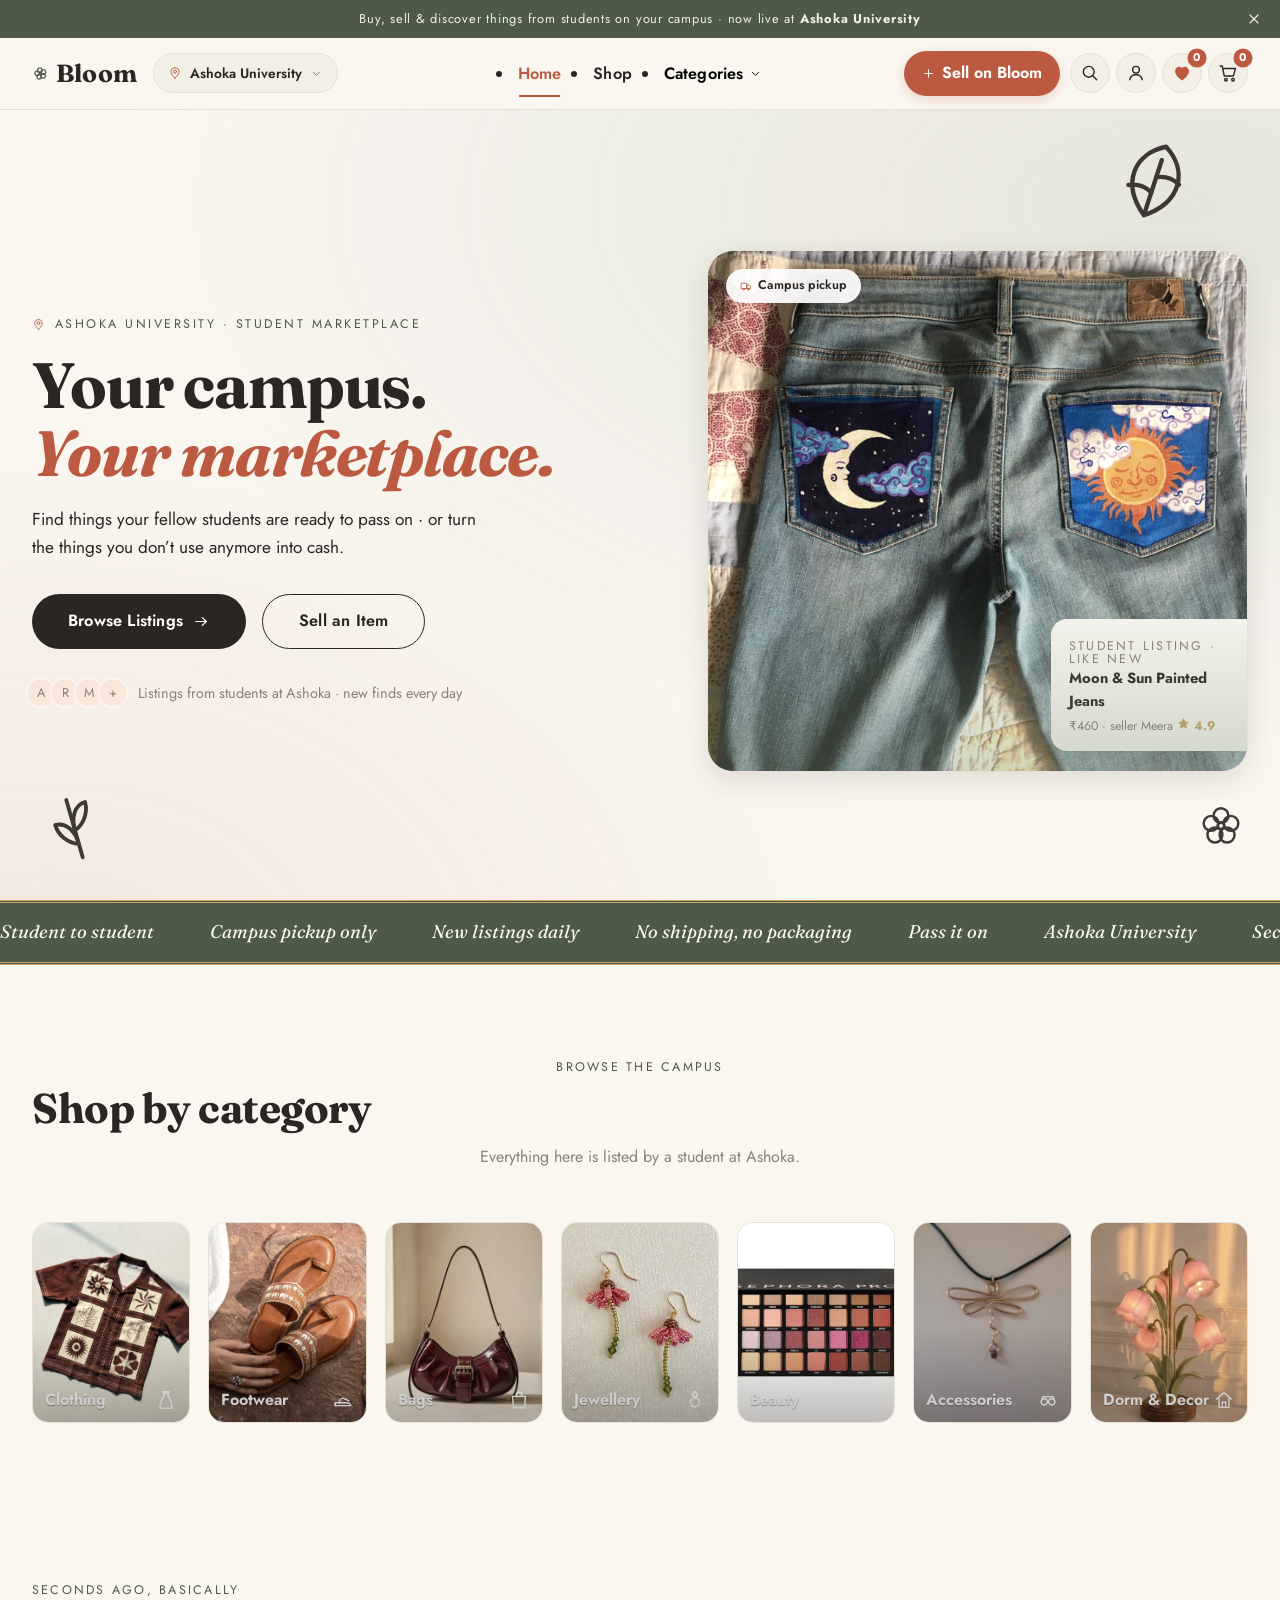
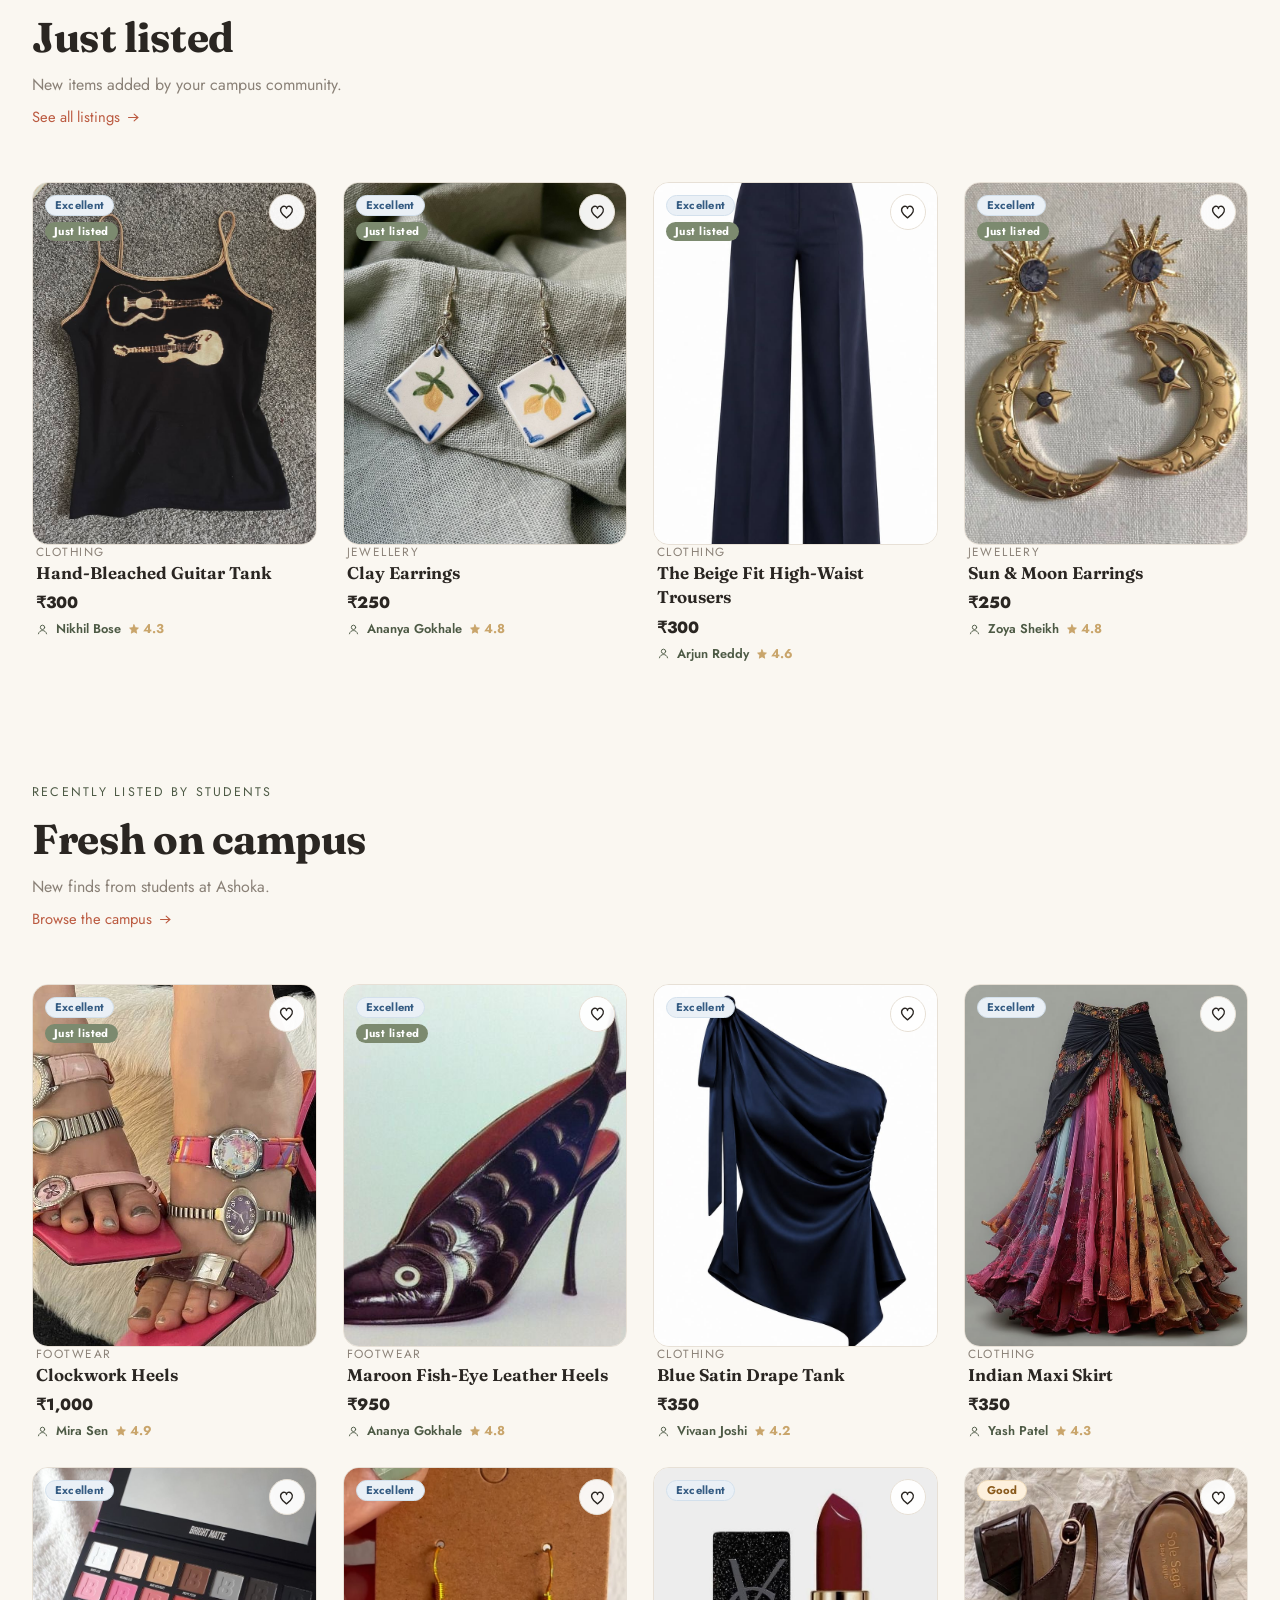
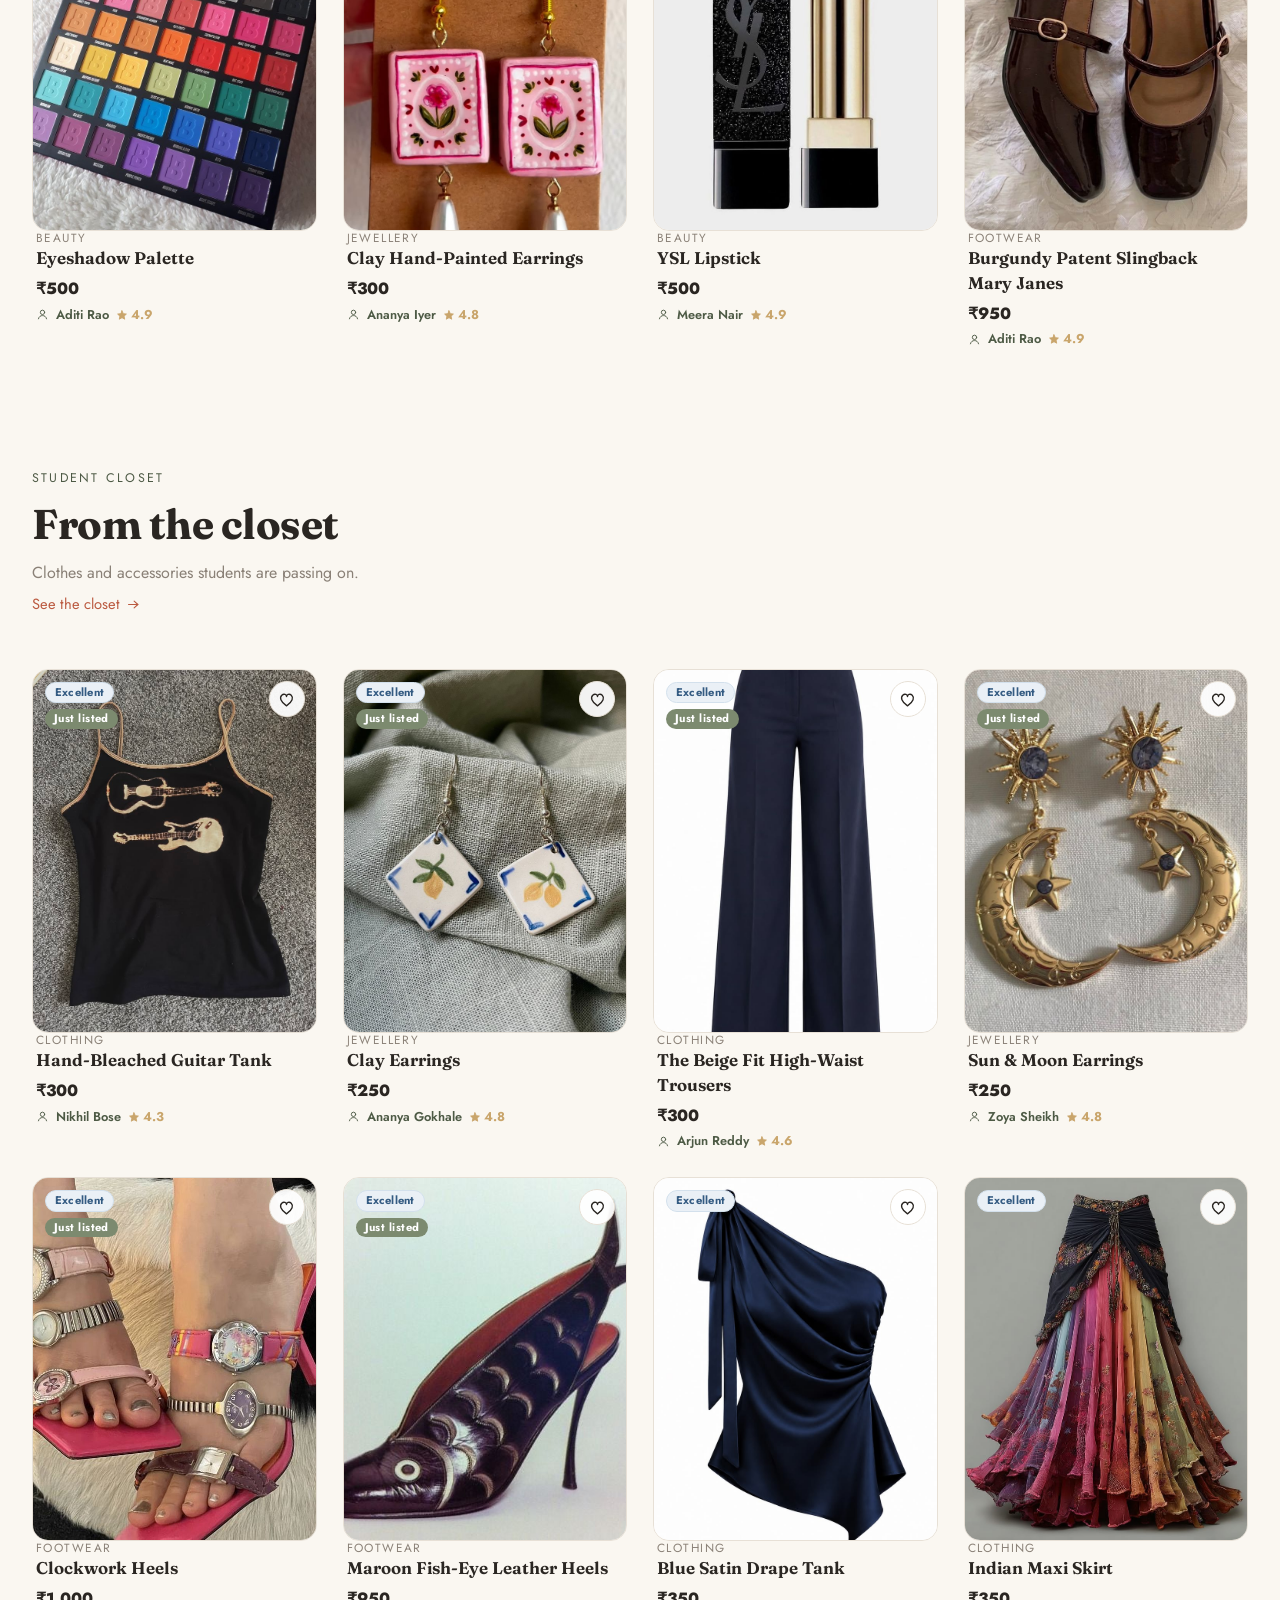
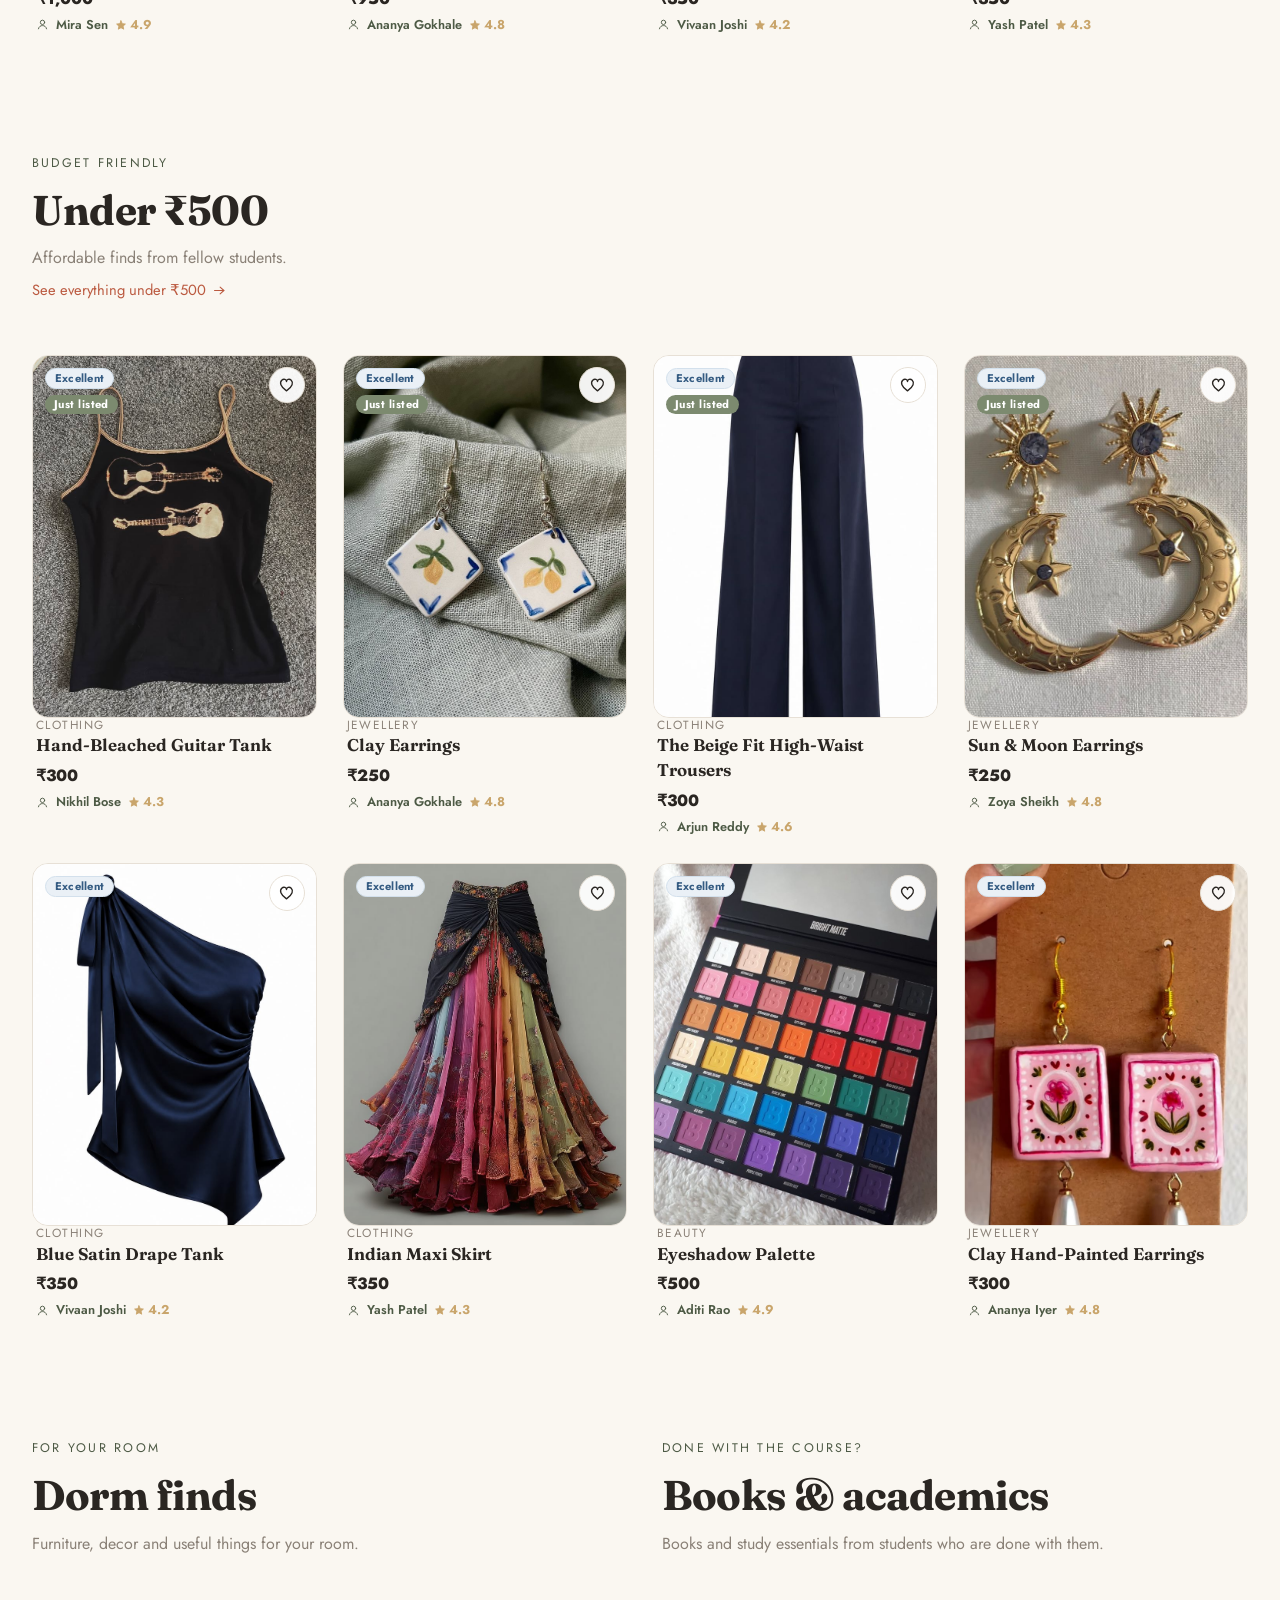
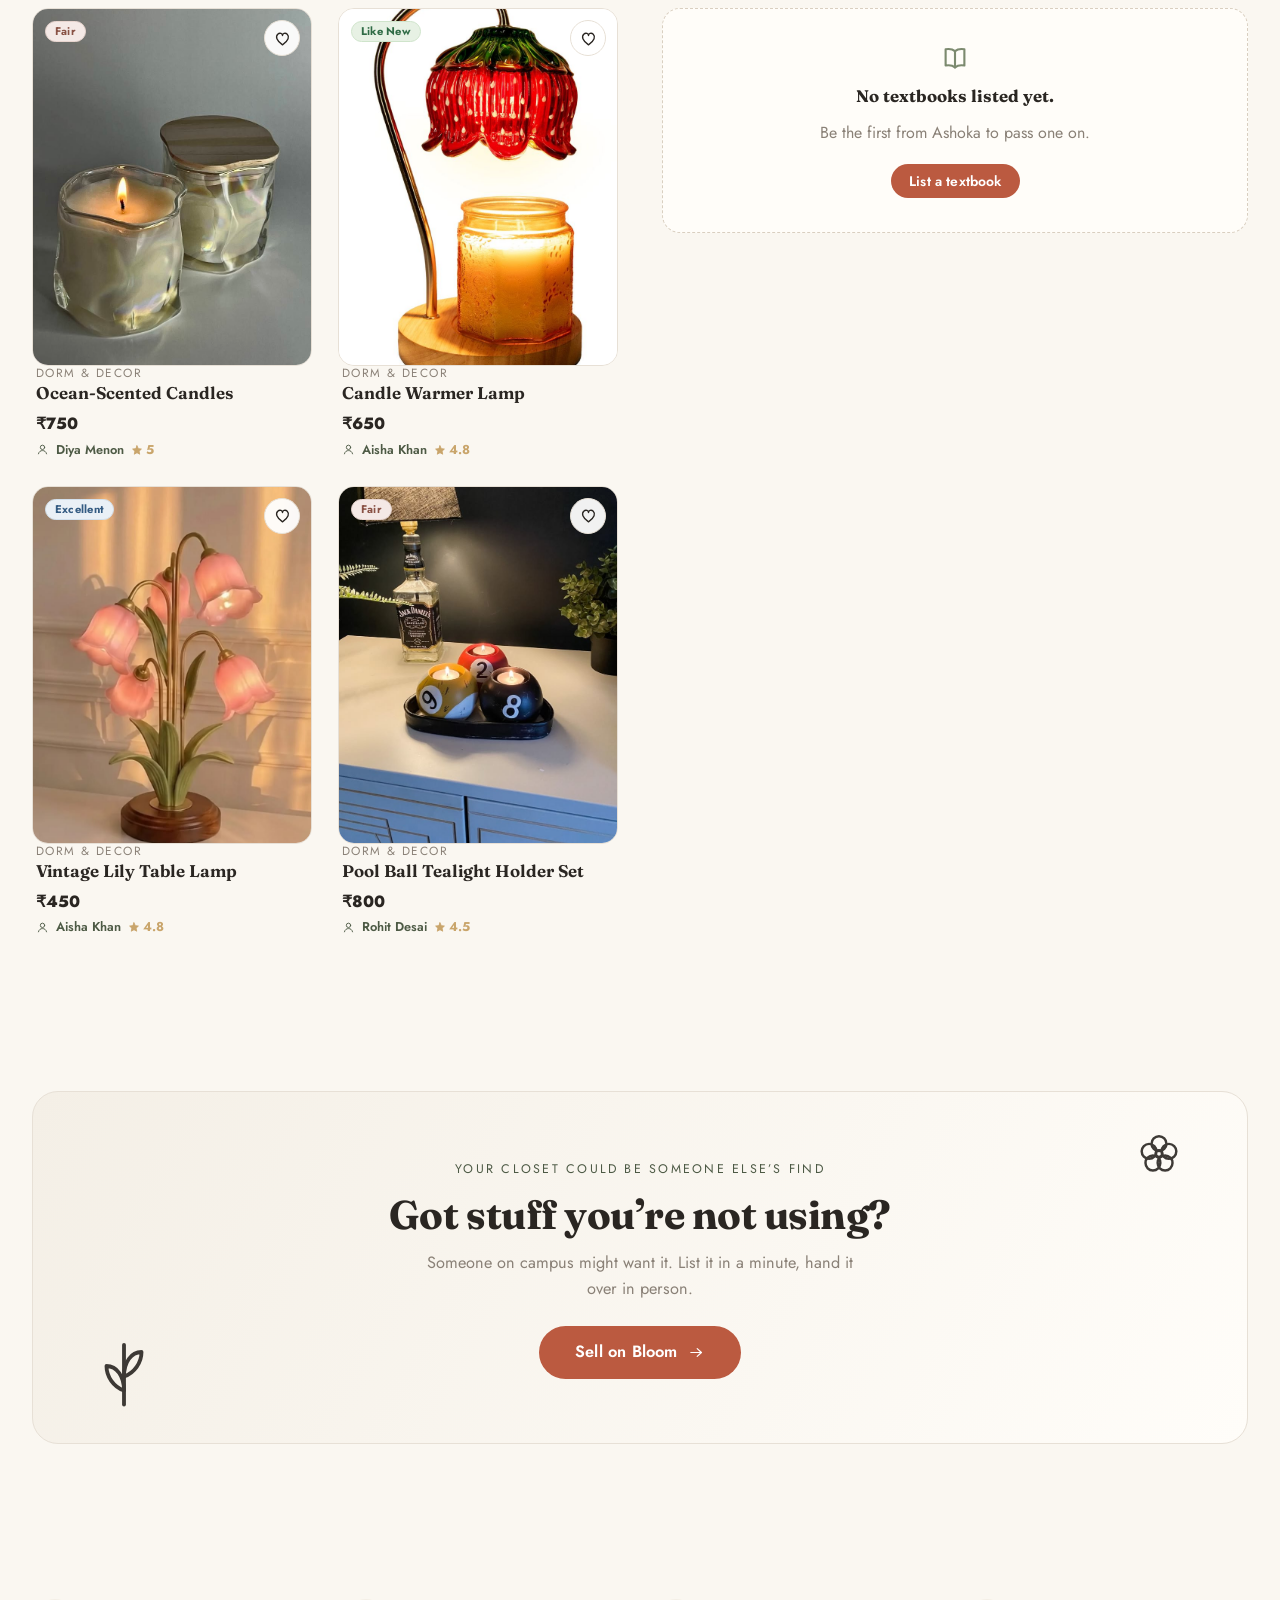
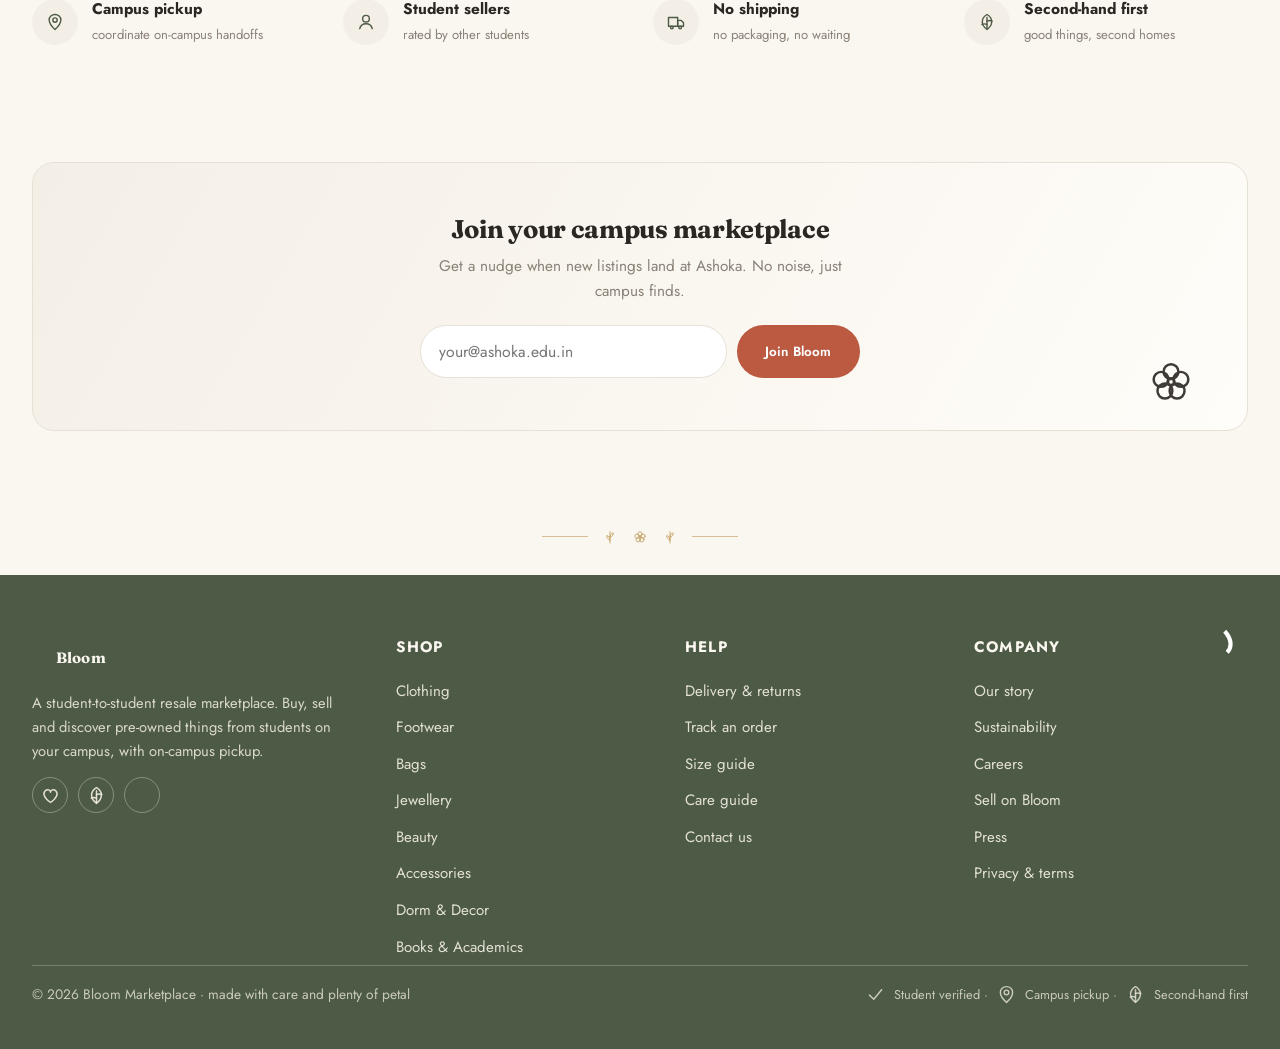
==== commit aca9e58b: "Resale redesign: resale listings, condition/seller ratings, campus pickup, Help centre pages Homepag" ====
--- a/index.html
+++ b/index.html
@@ -5,18 +5,13 @@
 <meta name="viewport" content="width=device-width, initial-scale=1">
 <link rel="icon" type="image/svg+xml" href="favicon.svg">
 <link rel="apple-touch-icon" href="favicon.svg">
-<title>Bloom · marketplace for considered things</title>
-<meta name="description" content="Bloom is an independent, botanical-inspired marketplace for fashion, beauty, jewellery and home.">
+<title>Bloom · buy, sell &amp; discover on your campus</title>
+<meta name="description" content="Bloom is a student-to-student resale marketplace. Buy, sell and discover pre-owned things from students at your university, with campus pickup.">
 <link rel="preconnect" href="https://fonts.googleapis.com">
 <link rel="preconnect" href="https://fonts.gstatic.com" crossorigin>
 <link href="https://fonts.googleapis.com/css2?family=Fraunces:opsz,wght@9..144,100..900&family=Jost:ital,wght@0,200..600;1,200..600&display=swap" rel="stylesheet">
-<link rel="stylesheet" href="css/style.css?v=20260916j">
-<link rel="stylesheet" href="css/responsive.css?v=20260916j">
-<style>/* page-specific rules kept small */
-.hero .deco-leaf-c svg{width:100%;height:100%}
-.home-cat-card .cat-cap{display:block;text-align:center}
-.home-cat-card img{height:150px;object-fit:cover}
-</style>
+<link rel="stylesheet" href="css/style.css?v=20260916z">
+<link rel="stylesheet" href="css/responsive.css?v=20260916z">
 </head>
 <body data-page="home">
 
@@ -30,52 +25,51 @@
     <span class="deco-flower" data-icon="flower"></span>
     <div class="container hero-grid">
       <div class="hero-copy">
-        <p class="kicker"><span>#</span> New Season · Thread &amp; Petal</p>
-        <h1>Everything for the <em>deliberately</em> beautiful days.</h1>
-        <p class="tagline">An independent marketplace of slow-made fashion, scent, silk and silver · curated small-batch, shipped in two days.</p>
+        <p class="kicker"><span data-icon="pin" data-icon-class="i-xs"></span> Ashoka University · student marketplace</p>
+        <h1>Your campus. <em>Your marketplace.</em></h1>
+        <p class="tagline">Find things your fellow students are ready to pass on · or turn the things you don’t use anymore into cash.</p>
         <div class="hero-cta">
-          <a class="btn btn-primary btn-lg" href="shop.html">Shop Now <span class="btn-ic" data-icon="arrow" data-icon-class="i-sm"></span></a>
-          <a class="btn btn-outline btn-lg" href="shop.html?sort=newest&new=1">Explore New Arrivals</a>
+          <a class="btn btn-primary btn-lg" href="shop.html">Browse Listings <span class="btn-ic" data-icon="arrow" data-icon-class="i-sm"></span></a>
+          <a class="btn btn-outline btn-lg" href="sell.html">Sell an Item</a>
         </div>
         <div class="hero-note">
-          <span class="avatars"><span>I</span><span>N</span><span>S</span></span>
-          <span>Loved by 12,000+ conscious shoppers · 4.9 average rating</span>
+          <span class="avatars"><span>A</span><span>R</span><span>M</span><span>+</span></span>
+          <span>Listings from students at Ashoka · new finds every day</span>
         </div>
       </div>
       <div class="hero-visual">
-        <img class="img-soft" src="images/aclothes/striped-corset-maxi.jpg" alt="Striped halter corset maxi dress" fetchpriority="high">
+        <img class="img-soft" src="images/aclothes/moon-sun-jeans.jpg" alt="A pair of hand-painted jeans listed by a student" fetchpriority="high">
         <div class="hero-card">
-          <small class="eyebrow">bestseller · handmade</small>
-          <b>Striped Halter Corset Maxi</b>
-          <span class="stars" data-stars="5"></span>
-          <small>pure cotton · ₹6,560</small>
-        </div>
-        <span class="hero-badge"><span data-icon="flower" data-icon-class="i-xs"></span> Handmade drop ’26</span>
-      </div>
-    </div>
-    <div class="scroll-hint" style="display:none"></div>
+          <small class="eyebrow">student listing · like new</small>
+          <b>Moon &amp; Sun Painted Jeans</b>
+          <small>₹460 · seller Meera <span class="hero-rate"><span data-icon="star" data-icon-class="i-xs"></span> 4.9</span></small>
+        </div>
+        <span class="hero-badge"><span data-icon="truck" data-icon-class="i-xs"></span> Campus pickup</span>
+      </div>
+    </div>
   </section>
 
   <!-- ============ MARQUEE ============ -->
   <div class="marquee">
-    <div class="track"><span>Free delivery over ₹4,999</span><span>10% off your first order · FLEUR10</span><span>New drops every Thursday</span><span>30-day easy returns</span><span>Carbon-neutral shipping</span><span>Independent makers only</span></div>
+    <div class="track"><span>Student to student</span><span>Campus pickup only</span><span>New listings daily</span><span>No shipping, no packaging</span><span>Pass it on</span><span>Ashoka University</span><span>Second-hand, first choice</span><span>From your community</span></div>
   </div>
 
-  <!-- ============ SHOP BY CATEGORY ============ -->
+  <!-- ============ CATEGORIES ============ -->
   <section class="section">
     <div class="container">
       <div class="section-head">
-        <span class="eyebrow">a little shop for every room</span>
+        <span class="eyebrow">browse the campus</span>
         <h2>Shop by category</h2>
+        <p>Everything here is listed by a student at Ashoka.</p>
       </div>
       <div class="cat-grid">
-        <article class="cat-card home-cat-card" onclick="location.href='shop.html?category=clothing'">
-          <img class="img-soft" src="images/aclothes/striped-corset-maxi.jpg" alt="Clothing" loading="lazy">
+        <article class="cat-card" onclick="location.href='shop.html?category=clothing'">
+          <img class="img-soft" src="images/aclothes/bohemian-linen-dress.jpg" alt="Clothing" loading="lazy">
           <div class="cat-cap"><b>Clothing</b><span><span class="cat-ico" data-icon="dress"></span></span></div>
         </article>
         <article class="cat-card" onclick="location.href='shop.html?category=shoes'">
-          <img class="img-soft" src="images/aclothes/kolhapuri-sandals.jpg" alt="Shoes" loading="lazy">
-          <div class="cat-cap"><b>Shoes</b><span><span class="cat-ico" data-icon="shoe"></span></span></div>
+          <img class="img-soft" src="images/aclothes/kolhapuri-sandals.jpg" alt="Footwear" loading="lazy">
+          <div class="cat-cap"><b>Footwear</b><span><span class="cat-ico" data-icon="shoe"></span></span></div>
         </article>
         <article class="cat-card" onclick="location.href='shop.html?category=bags'">
           <img class="img-soft" src="images/aclothes/burgundy-buckle-shoulder-bag.jpg" alt="Bags" loading="lazy">
@@ -89,122 +83,159 @@
           <img class="img-soft" src="images/aclothes/new-nudes-palette.jpg" alt="Beauty" loading="lazy">
           <div class="cat-cap"><b>Beauty</b><span><span class="cat-ico" data-icon="flower"></span></span></div>
         </article>
-        <article class="cat-card" onclick="location.href='shop.html?bottoms=1'">
-          <img class="img-soft" src="images/aclothes/moon-sun-jeans.jpg" alt="Bottoms" loading="lazy">
-          <div class="cat-cap"><b>Bottoms</b><span><span class="cat-ico" data-icon="pants"></span></span></div>
-        </article>
         <article class="cat-card" onclick="location.href='shop.html?category=accessories'">
           <img class="img-soft" src="images/aclothes/knotted-silk-band.jpg" alt="Accessories" loading="lazy">
           <div class="cat-cap"><b>Accessories</b><span><span class="cat-ico" data-icon="glasses"></span></span></div>
         </article>
-      </div>
-    </div>
-  </section>
-
-  <!-- ============ NEW ARRIVALS ============ -->
+        <article class="cat-card" onclick="location.href='shop.html?category=home'">
+          <img class="img-soft" src="images/aclothes/vintage-lily-lamp.jpg" alt="Dorm and Decor" loading="lazy">
+          <div class="cat-cap"><b>Dorm &amp; Decor</b><span><span class="cat-ico" data-icon="home"></span></span></div>
+        </article>
+      </div>
+    </div>
+  </section>
+
+  <!-- ============ JUST LISTED ============ -->
+  <section class="section section-tight">
+    <div class="container">
+      <div class="section-head section-head-left">
+        <span class="eyebrow">seconds ago, basically</span>
+        <h2>Just listed</h2>
+        <p>New items added by your campus community.</p>
+        <a class="link-all" href="shop.html?sort=recent">See all listings <span data-icon="arrow" data-icon-class="i-xs"></span></a>
+      </div>
+      <div class="products-grid home-just-grid"></div>
+    </div>
+  </section>
+
+  <!-- ============ FRESH ON CAMPUS ============ -->
+  <section class="section section-tight">
+    <div class="container">
+      <div class="section-head section-head-left">
+        <span class="eyebrow">recently listed by students</span>
+        <h2>Fresh on campus</h2>
+        <p>New finds from students at Ashoka.</p>
+        <a class="link-all" href="shop.html?sort=recent">Browse the campus <span data-icon="arrow" data-icon-class="i-xs"></span></a>
+      </div>
+      <div class="products-grid home-fresh-grid"></div>
+    </div>
+  </section>
+
+  <!-- ============ STUDENT CLOSET ============ -->
+  <section class="section section-tight">
+    <div class="container">
+      <div class="section-head section-head-left">
+        <span class="eyebrow">student closet</span>
+        <h2>From the closet</h2>
+        <p>Clothes and accessories students are passing on.</p>
+        <a class="link-all" href="shop.html?sort=recent">See the closet <span data-icon="arrow" data-icon-class="i-xs"></span></a>
+      </div>
+      <div class="products-grid home-closet-grid"></div>
+    </div>
+  </section>
+
+  <!-- ============ UNDER ₹500 ============ -->
+  <section class="section section-tight">
+    <div class="container">
+      <div class="section-head section-head-left">
+        <span class="eyebrow">budget friendly</span>
+        <h2>Under ₹500</h2>
+        <p>Affordable finds from fellow students.</p>
+        <a class="link-all" href="shop.html?max=500">See everything under ₹500 <span data-icon="arrow" data-icon-class="i-xs"></span></a>
+      </div>
+      <div class="products-grid home-under-grid"></div>
+    </div>
+  </section>
+
+  <!-- ============ DORM FINDS + BOOKS ============ -->
+  <section class="section section-tight">
+    <div class="container">
+      <div class="split-sections">
+        <div>
+          <div class="section-head section-head-left">
+            <span class="eyebrow">for your room</span>
+            <h2>Dorm finds</h2>
+            <p>Furniture, decor and useful things for your room.</p>
+          </div>
+          <div class="products-grid products-grid-2 home-dorm-grid"></div>
+        </div>
+        <div>
+          <div class="section-head section-head-left">
+            <span class="eyebrow">done with the course?</span>
+            <h2>Books &amp; academics</h2>
+            <p>Books and study essentials from students who are done with them.</p>
+          </div>
+          <div class="products-grid products-grid-2 home-books-grid"></div>
+        </div>
+      </div>
+    </div>
+  </section>
+
+  <!-- ============ SELLING CTA ============ -->
   <section class="section">
     <div class="container">
-      <div class="section-head">
-        <span class="eyebrow">fresh from the studio</span>
-        <h2>New arrivals</h2>
-        <p>The newest pieces to land in our edit · crisp linen, hand-cast florals and very good candles.</p>
-        <a class="link-all" href="shop.html?sort=newest&new=1">See everything <span data-icon="arrow" data-icon-class="i-xs"></span></a>
-      </div>
-      <div class="products-grid home-new-grid"></div>
-    </div>
-  </section>
-
-  <!-- ============ TRENDING / EDITORIAL ============ -->
-  <section class="section">
-    <div class="container">
-      <div class="section-head">
-        <span class="eyebrow">the ones everyone’s reaching for</span>
-        <h2>Trending this week</h2>
-      </div>
-      <div class="editorial-grid home-editorial-grid"></div>
-
-      <div class="feature-slab" style="margin-top:54px">
-        <div class="feature-media home-feature-media"></div>
-        <div class="feature-copy">
-          <span class="eyebrow">the bloom edit</span>
-          <h2>One quiet palette, <em>ten favourite</em> pieces.</h2>
-          <p>We asked our community which seven things they’d keep forever. Silk scarves, structured bags and one very good perfume oil made the cut. Everything below is ≤ 500 pieces.</p>
-          <ul>
-            <li><svg viewBox="0 0 22 22" fill="none" stroke="currentColor" stroke-width="1.7"><path d="M9 5 C 12 7 14 9 13 12 C 11 12 8 11 6 8 M10 12 L10 17 C 8 19 6 18 5 15"/></svg>Limited seasonal runs, never restocked silently</li>
-            <li><svg viewBox="0 0 22 22" fill="none" stroke="currentColor"><path d="M9 5 C 12 7 14 9 13 12 C 11 12 8 11 6 8 M10 12 L10 17 C 8 19 6 18 5 15"/></svg>Hand-finished, traceable, made in small batches</li>
-          </ul>
-          <a class="btn btn-primary btn-lg" href="shop.html?sort=popular">Shop the edit</a>
-        </div>
-      </div>
-    </div>
-  </section>
-
-  <!-- ============ BEST SELLERS ============ -->
-  <section class="section">
-    <div class="container">
-      <div class="section-head">
-        <span class="eyebrow">proven favourites</span>
-        <h2>Best sellers</h2>
-        <p>The pieces our customers reorder, gift and swear by.</p>
-        <a class="link-all" href="shop.html?sort=popular">View all <span data-icon="arrow" data-icon-class="i-xs"></span></a>
-      </div>
-      <div class="products-grid home-best-grid"></div>
+      <div class="sell-strip">
+        <span class="deco-flower" data-icon="flower"></span>
+        <span class="deco-leaf-tl" data-icon="sprig"></span>
+        <div class="sell-strip-copy">
+          <span class="eyebrow">your closet could be someone else’s find</span>
+          <h2>Got stuff you’re not using?</h2>
+          <p>Someone on campus might want it. List it in a minute, hand it over in person.</p>
+          <a class="btn btn-rose btn-lg" href="sell.html">Sell on Bloom <span class="btn-ic" data-icon="arrow" data-icon-class="i-sm"></span></a>
+        </div>
+      </div>
     </div>
   </section>
 
   <!-- ============ PERKS ============ -->
-  <section class="section">
+  <section class="section section-tight">
     <div class="container">
       <div class="perks">
         <div class="perk">
-          <span class="perk-ico"><svg class="icon" viewBox="0 0 22 22" fill="none" stroke="currentColor" stroke-width="1.7"><rect x="5" y="6" width="12" height="9" rx="2"/><path d="M11 6 L11 15"/></svg></span>
-          <div><b>30-day returns</b><small>free &amp; effortless</small></div>
-        </div>
-        <div class="perk">
-          <span class="perk-ico"><svg class="icon" viewBox="0 0 22 22" fill="none" stroke="currentColor" stroke-width="1.7"><path d="M9 5 C 12 7 14 9 13 12 C 11 12 8 11 6 8 M10 12 L10 17 C 8 19 6 18 5 15"/></svg></span>
-          <div><b>Carbon-neutral</b><small>on every package</small></div>
-        </div>
-        <div class="perk">
-          <span class="perk-ico"><svg class="icon" viewBox="0 0 22 22" fill="none" stroke="currentColor" stroke-width="1.7"><path d="M4 9 L9 9 L9 14 L4 14 M9 9 L17 9 L17 14 L9 14 M4 16 L6 16 M16 12 L16 17 M13 15 L19 15"/></svg></span>
-          <div><b>2-day delivery</b><small>tracked, always</small></div>
-        </div>
-        <div class="perk">
-          <span class="perk-ico"><svg class="icon" viewBox="0 0 22 22" fill="none" stroke="currentColor" stroke-width="1.7"><path d="M12 3 L19 5 L16 9 L8 9 L5 5 L12 3 M3 5 L10 7 L7 11 L15 11 L18 7 L12 3 L19 5 L22 7"/></svg></span>
-          <div><b>4.9 average</b><small>12,000+ reviews</small></div>
-        </div>
-      </div>
-    </div>
-  </section>
-
-  <!-- ============ NEWSLETTER ============ -->
-  <section class="section">
+          <span class="perk-ico" data-icon="pin" data-icon-class="i"></span>
+          <div><b>Campus pickup</b><small>coordinate on-campus handoffs</small></div>
+        </div>
+        <div class="perk">
+          <span class="perk-ico" data-icon="user" data-icon-class="i"></span>
+          <div><b>Student sellers</b><small>rated by other students</small></div>
+        </div>
+        <div class="perk">
+          <span class="perk-ico" data-icon="truck" data-icon-class="i"></span>
+          <div><b>No shipping</b><small>no packaging, no waiting</small></div>
+        </div>
+        <div class="perk">
+          <span class="perk-ico" data-icon="leaf" data-icon-class="i"></span>
+          <div><b>Second-hand first</b><small>good things, second homes</small></div>
+        </div>
+      </div>
+    </div>
+  </section>
+
+  <!-- ============ CAMPUS SIGNUP ============ -->
+  <section class="section section-tight">
     <div class="container">
       <div class="newsletter">
-        <span class="deco-flower" style="right:4%;bottom:8%" data-icon="flower"></span>
-        <h3>Join the Bloom letters</h3>
-        <p>A short weekly note on new drops, restocks and one very good small-brand find. No noise.</p>
+        <span class="deco-flower" data-icon="flower"></span>
+        <h3>Join your campus marketplace</h3>
+        <p>Get a nudge when new listings land at Ashoka. No noise, just campus finds.</p>
         <form>
-          <input type="email" placeholder="your@email.com" aria-label="Email address" required>
-          <button class="btn btn-rose" type="submit">Subscribe</button>
+          <input type="email" placeholder="your@ashoka.edu.in" aria-label="Email address" required>
+          <button class="btn btn-rose" type="submit">Join Bloom</button>
         </form>
       </div>
     </div>
   </section>
+
+  <div class="divider-flourish"><span data-icon="sprig" data-icon-class="i-sm"></span><span data-icon="flower" data-icon-class="i-sm"></span><span data-icon="sprig" data-icon-class="i-sm"></span></div>
 </main>
 
 <div id="app-footer"></div>
 
-<script src="js/products.js?v=20260916j"></script>
-<script src="js/marketplace.js?v=20260916j"></script>
-<script src="js/app.js?v=20260916j"></script>
-<script src="js/cart.js?v=20260916j"></script>
-<script src="js/wishlist.js?v=20260916j"></script>
-<script>
-  (function(){
-    // home-specific: hero leaf decorations rendered as SVG, no-op guard
-    document.querySelectorAll('.deco-leaf-c').forEach(el=>el.style.visibility='visible');
-  })();
-</script>
+<script src="js/products.js?v=20260916z"></script>
+<script src="js/marketplace.js?v=20260916z"></script>
+<script src="js/app.js?v=20260916z"></script>
+<script src="js/cart.js?v=20260916z"></script>
+<script src="js/wishlist.js?v=20260916z"></script>
 <script>App.boot()</script>
 </body>
 </html>
--- a/css/style.css
+++ b/css/style.css
@@ -140,11 +140,11 @@
 .announce .close-announce { position: absolute; right: 18px; top: 50%; transform: translateY(-50%); background: none; border: 0; color: #f4efe6; cursor: pointer; font-size: 1rem; }
 
 /* ---------- Navigation ---------- */
-.nav-inner { display: flex; align-items: center; gap: 16px; padding: 13px 0; }
+.nav-inner { display: grid; grid-template-columns: 1fr auto 1fr; align-items: center; gap: 16px; padding: 13px 0; }
 .nav-action.nav-mobile-toggle { display: none; }
-.nav-left { display: flex; align-items: center; gap: 14px; }
-.nav-actions { display: flex; align-items: center; gap: 6px; margin-left: auto; }
-.nav-links { display: flex; flex: 1; justify-content: center; gap: 24px; align-items: center; position: relative; }
+.nav-left { display: flex; align-items: center; gap: 14px; justify-self: start; }
+.nav-actions { display: flex; align-items: center; gap: 6px; justify-self: end; }
+.nav-links { display: flex; justify-content: center; gap: 24px; align-items: center; position: relative; justify-self: center; }
 .nav-links > li { position: relative; }
 
 .nav-link {
@@ -500,7 +500,8 @@
 .breadcrumbs .current { color: var(--ink); font-weight: 550; }
 
 /* ---------- Page hero (small) ---------- */
-.page-hero { text-align: center; padding: 40px 0 30px; position: relative; }
+.page-hero { text-align: center; padding: 40px 0 30px; position: relative; overflow: hidden; }
+.page-hero > .container { position: relative; z-index: 1; }
 .page-hero .deco-leaf-tl { left: 2%; top: 4%; }
 .page-hero .deco-leaf-c { right: 3%; bottom: 6%; }
 .page-hero h1 { font-size: clamp(1.9rem, 3.6vw, 2.9rem); margin-top: 8px; }
@@ -1010,6 +1011,8 @@
 
 /* ================= Sell on Bloom ================= */
 .sell-hero { padding-bottom: 6px; }
+.sell-hero .deco-leaf-tl { left: 22px; top: 14px; transform: rotate(-14deg); opacity: .55; }
+.sell-hero .deco-flower { right: 22px; bottom: 14px; opacity: .65; }
 .sell-hero-cta { display: flex; gap: 12px; justify-content: center; margin-top: 22px; flex-wrap: wrap; }
 .sell-uni-chip { display: inline-flex; align-items: center; gap: 8px; margin-top: 18px; background: var(--paper);
   border: 1px solid var(--line); border-radius: 999px; padding: 8px 16px; font-size: .86rem; color: var(--muted); }
@@ -1088,3 +1091,261 @@
 .notify-title svg { width: 16px; height: 16px; color: var(--good); }
 .success-notify .notify-line { color: var(--muted); font-size: .9rem; margin-top: 8px; }
 .success-actions { display: flex; gap: 10px; justify-content: center; margin-top: 14px; flex-wrap: wrap; }
+
+/* ================= Resale homepage ================= */
+.section.section-tight { padding: clamp(38px, 4.5vw, 62px) 0; }
+.section-head-left { text-align: left; margin-bottom: 24px; }
+.section-head-left .eyebrow { display: inline-flex; }
+.section-head-left p { margin-left: 0; text-align: left; }
+.section-head-left .link-all { position: static; display: inline-flex; margin-top: 8px; }
+.hero-copy .kicker svg { width: 13px; height: 13px; color: var(--rose); }
+.hero-rate { color: var(--gold); font-weight: 700; }
+.split-sections { display: grid; grid-template-columns: 1fr 1fr; gap: 44px; }
+.products-grid.products-grid-2 { grid-template-columns: repeat(2, 1fr); }
+
+/* condition chip */
+.cond-chip { font-size: .7rem; font-weight: 700; letter-spacing: .02em; padding: 4px 9px; border-radius: 999px; background: var(--cream-2); color: var(--sage-deep); border: 1px solid var(--line); }
+.cond-like-new { background: #e7f1e4; color: #2f6b45; border-color: #cfe4cb; }
+.cond-excellent { background: #eaf0f6; color: #345b82; border-color: #d3e0ec; }
+.cond-good { background: #fdf0dd; color: #8a5a1c; border-color: #f0dcbb; }
+.cond-fair { background: #f4e9e6; color: #8a5346; border-color: #e8d5cf; }
+
+/* seller line on listings */
+.seller-line { display: flex; align-items: center; gap: 6px; margin-top: 6px; font-size: .8rem; color: var(--muted); }
+.seller-line svg { width: 13px; height: 13px; color: var(--sage-deep); }
+.seller-line .seller-name { color: var(--sage-deep); font-weight: 600; }
+.seller-line .seller-rate { color: var(--gold); font-weight: 700; display: inline-flex; align-items: center; gap: 3px; }
+.seller-line .seller-rate svg { color: var(--gold); width: 12px; height: 12px; }
+.listing-card .card-body .cat { margin-bottom: 2px; }
+
+/* perks with svg icons */
+.perk .perk-ico svg { width: 20px; height: 20px; }
+
+/* selling CTA strip */
+.sell-strip { position: relative; overflow: hidden; border: 1px solid var(--line); border-radius: 26px; padding: clamp(36px, 5vw, 66px) clamp(20px, 5vw, 64px); background: linear-gradient(120deg, var(--cream-2), var(--paper)); text-align: center; }
+.sell-strip .deco-flower { right: 5%; top: 10%; }
+.sell-strip .deco-leaf-tl { left: 4%; bottom: 8%; }
+.sell-strip-copy h2 { font-size: clamp(1.7rem, 3.4vw, 2.5rem); margin-top: 12px; }
+.sell-strip-copy p { color: var(--muted); max-width: 46ch; margin: 12px auto 0; font-size: 1.02rem; }
+.sell-strip-copy .btn { margin-top: 24px; }
+
+/* ================= Resale product page ================= */
+.p-condition { display: flex; align-items: center; gap: 10px; margin-top: 12px; font-size: .92rem; }
+.p-condition b { color: var(--muted); font-weight: 600; font-size: .86rem; }
+.campus-pickup { margin-top: 14px; display: flex; gap: 12px; align-items: flex-start; border: 1.5px solid var(--line); border-radius: 14px; padding: 14px 16px; background: var(--paper); }
+.campus-pickup .pickup-ico { width: 36px; height: 36px; border-radius: 50%; background: var(--cream-2); display: inline-flex; align-items: center; justify-content: center; color: var(--sage-deep); flex: none; }
+.campus-pickup .pickup-ico svg { width: 17px; height: 17px; }
+.campus-pickup b { font-size: .95rem; }
+.campus-pickup p { color: var(--muted); font-size: .86rem; margin-top: 3px; line-height: 1.5; }
+.about-seller { margin-top: 20px; border: 1.5px solid var(--line); border-radius: 16px; padding: 18px 20px; background: var(--paper); scroll-margin-top: 90px; }
+.as-head { display: flex; align-items: center; gap: 12px; }
+.as-avatar { width: 46px; height: 46px; border-radius: 50%; background: linear-gradient(135deg, var(--blush), #f6ddc9); display: inline-flex; align-items: center; justify-content: center; font-family: var(--font-display); font-weight: 700; color: var(--rose); font-size: 1.2rem; }
+.as-head b { display: block; }
+.as-head small { color: var(--muted); font-size: .82rem; }
+.as-stats { display: flex; gap: 24px; margin-top: 16px; flex-wrap: wrap; }
+.as-stats div b { display: flex; align-items: center; gap: 4px; font-size: 1.02rem; }
+.as-stats div b svg { width: 13px; height: 13px; color: var(--gold); }
+.as-stats div small { color: var(--muted); font-size: .76rem; }
+.as-uni { margin-top: 12px; color: var(--muted); font-size: .84rem; display: flex; align-items: center; gap: 6px; }
+.as-uni svg { width: 13px; height: 13px; color: var(--rose); }
+/* empty-section invite (e.g. an empty category) */
+.empty-cta { grid-column: 1 / -1; display: flex; flex-direction: column; align-items: center; gap: 8px; text-align: center; border: 1px dashed #d9cfc0; border-radius: 18px; padding: 30px 20px; background: var(--paper); color: var(--muted); }
+.empty-cta svg { width: 30px; height: 30px; color: var(--sage); }
+.empty-cta b { color: var(--ink); font-family: var(--font-display); font-size: 1.05rem; }
+.empty-cta .btn { margin-top: 8px; }
+/* photo upload (sell form) */
+.upload-box { display: flex; flex-direction: column; align-items: center; gap: 6px; text-align: center;
+  border: 1.5px dashed #d9cfc0; border-radius: 16px; padding: 24px 18px;
+  background: linear-gradient(180deg, var(--paper), var(--cream-2)); cursor: pointer;
+  transition: border-color .2s, background .2s, transform .2s, box-shadow .2s; }
+.upload-box:hover, .upload-box.drag { border-color: var(--rose); background: linear-gradient(180deg, #fff, var(--blush)); transform: translateY(-2px); box-shadow: var(--shadow-soft); }
+.upload-box .upload-ico { width: 48px; height: 48px; border-radius: 50%; background: var(--cream-2); display: inline-flex; align-items: center; justify-content: center; color: var(--sage-deep); transition: color .2s, background .2s; }
+.upload-box .upload-ico svg { width: 22px; height: 22px; }
+.upload-box:hover .upload-ico, .upload-box.drag .upload-ico { color: var(--rose); background: #fff; }
+.upload-box .upload-title { font-family: var(--font-display); font-size: 1.04rem; color: var(--ink); }
+.upload-box .upload-hint { font-size: .78rem; color: var(--muted); max-width: 36ch; line-height: 1.45; }
+.upload-box .upload-btn { margin-top: 8px; display: inline-flex; align-items: center; gap: 6px; background: var(--ink); color: #fff;
+  border-radius: 999px; padding: 9px 20px; font-size: .86rem; font-weight: 600; transition: background .2s, transform .2s; }
+.upload-box:hover .upload-btn { background: var(--rose); }
+.upload-box.has-file { border-style: solid; border-color: var(--sage); }
+.upload-file { font-size: .8rem; color: var(--sage-deep); font-weight: 600; word-break: break-all; max-width: 100%; }
+.photo-preview { margin-top: 8px; display: flex; align-items: center; gap: 10px; }
+.photo-preview img { width: 72px; height: 88px; object-fit: cover; border-radius: 10px; border: 1px solid var(--line); box-shadow: var(--shadow-soft); }
+.field-hint { display: block; font-size: .76rem; color: var(--muted); margin-top: 6px; }
+
+/* ================= Spacing pass: roomier buttons & text ================= */
+.btn { padding: 14px 28px; gap: 10px; line-height: 1.15; }
+.btn-sm { padding: 9px 18px; font-size: .87rem; }
+.btn-lg { padding: 17px 36px; font-size: 1.02rem; }
+.btn-icon { width: 40px; height: 40px; }
+.btn .btn-ic svg, .btn svg.i-sm { width: 17px; height: 17px; }
+
+/* action rows breathe */
+.hero-cta { gap: 16px; margin-top: 32px; }
+.hero-note { margin-top: 30px; }
+.p-actions { gap: 12px; margin-top: 28px; }
+.p-wishlist .wish-ico { margin-right: 8px; }
+.card-actions { gap: 8px; }
+.card-actions .card-actions-add { padding: 11px 16px; gap: 9px; }
+.list-body-row { gap: 10px; margin-top: 12px; }
+.cart-actions { gap: 12px; }
+.co-actions .btn + .btn { margin-top: 12px; }
+.success-actions { gap: 12px; }
+.seller-points { gap: 12px; }
+.perks { gap: 26px; }
+.steps-grid { gap: 22px; }
+.dash-actions { gap: 8px; }
+.listing-actions { gap: 8px; }
+.footer a { padding: 7px 0; }
+.shop-toolbar { gap: 14px; }
+
+/* text rhythm */
+.section-head { margin-bottom: clamp(32px, 4.5vw, 52px); }
+.section-head p { margin-top: 12px; }
+.page-hero p { margin-top: 12px; }
+.hero-copy p.tagline { margin-top: 20px; }
+.p-tags { gap: 8px; margin-top: 10px; }
+.product-info h1 { margin-top: 4px; }
+.card-body .cat { margin-bottom: 3px; }
+.card-body .name { margin-top: 4px; }
+.card-price { margin-top: 8px; }
+.card-rating { margin-top: 8px; }
+.seller-line { margin-top: 8px; gap: 7px; }
+.p-condition { margin-top: 16px; gap: 12px; }
+.p-meta-row { margin-top: 12px; gap: 20px; }
+.p-usp { margin-top: 20px; gap: 18px; flex-wrap: wrap; row-gap: 12px; }
+.campus-pickup { margin-top: 18px; padding: 16px 18px; gap: 14px; }
+.about-seller { margin-top: 24px; padding: 20px 22px; }
+.as-stats { gap: 30px; margin-top: 18px; }
+.opt-block { margin-top: 26px; }
+.seller-card { padding: 24px; }
+.step-card { padding: 28px 24px 24px; }
+.dash-col { padding: 20px 22px; }
+.co-card { padding: 24px 28px; }
+.cart-summary-card { padding: 24px 26px; }
+.sum-row { padding: 11px 0; }
+.newsletter { padding: 52px 42px; }
+.newsletter form { margin-top: 22px; }
+.filter-check { padding: 9px 3px; gap: 10px; }
+.star-filter { padding: 9px 2px; }
+.listing-row { gap: 14px; padding: 14px 6px; }
+.note-item { padding: 14px 10px; gap: 14px; }
+.mega a { padding: 8px; }
+.dropdown-menu a { padding: 10px 18px; }
+.empty-cta { gap: 10px; padding: 34px 22px; }
+.upload-box { gap: 8px; padding: 26px 20px; }
+.checkout-success .btn { margin-top: 32px; }
+.tablist .tab { padding: 13px 26px; }
+.review-item { padding: 22px 6px; }
+
+/* ================= Typography rhythm (neat & elegant) ================= */
+h1, h2, h3, h4 { line-height: 1.16; letter-spacing: -0.012em; text-wrap: balance; }
+h1 { line-height: 1.07; letter-spacing: -0.018em; }
+h2 { line-height: 1.12; }
+p { line-height: 1.62; text-wrap: pretty; }
+
+.section-head h2 { margin-top: 12px; }
+.section-head .eyebrow { line-height: 1; }
+.section-head p { line-height: 1.6; max-width: 54ch; margin-top: 12px; }
+.page-hero p { line-height: 1.6; }
+.eyebrow { line-height: 1.1; }
+
+.hero-copy h1 { margin-top: 16px; }
+.hero-copy p.tagline { margin-top: 18px; line-height: 1.62; }
+
+.product-info h1 { line-height: 1.1; margin-top: 4px; }
+.p-brand { line-height: 1.35; }
+.p-tag { padding: 5px 11px; line-height: 1; }
+.badge, .cond-chip, .listing-status, .price-disc { line-height: 1; }
+
+.card-body .cat { line-height: 1.2; letter-spacing: .12em; }
+.card-body .name { line-height: 1.28; }
+.card-price { line-height: 1.15; }
+.seller-line { line-height: 1.25; }
+
+.btn { letter-spacing: .012em; }
+.nav-link { letter-spacing: .008em; }
+.footer p { line-height: 1.65; }
+.footer a { line-height: 1.5; }
+
+.step-card h3 { margin-bottom: 8px; line-height: 1.25; }
+.step-card p { line-height: 1.6; }
+.seller-card h3 { line-height: 1.3; }
+.seller-points li { line-height: 1.4; }
+.campus-pickup p, .about-seller .as-uni, .seller-card p { line-height: 1.6; }
+.review-item p { line-height: 1.62; }
+.email-body { line-height: 1.66; }
+.email-row { line-height: 1.45; }
+.email-body p { margin-bottom: 12px; }
+.dash-empty, .empty-cta { line-height: 1.6; }
+.cart-row .ci-name { line-height: 1.3; }
+.co-item .ci-meta { line-height: 1.35; }
+.newsletter p { line-height: 1.6; }
+.field > span { line-height: 1.2; }
+.field input, .field select, .field textarea { line-height: 1.45; }
+.sum-row { line-height: 1.3; }
+.order-card .oc-meta { line-height: 1.5; }
+.address-card p { line-height: 1.55; }
+
+/* ================= "Sell on Bloom" CTA (unique nav item) ================= */
+.sell-link { background: var(--rose); color: #fff; border-radius: 999px; padding: 10px 18px; margin-right: 4px;
+  display: inline-flex; align-items: center; gap: 7px; font-weight: 650; box-shadow: 0 4px 12px rgba(187,90,64,.22);
+  transition: background .2s, transform .2s, box-shadow .2s, color .2s; white-space: nowrap; }
+.sell-link::after { display: none; }
+.sell-link:hover, .sell-link.active { background: var(--ink); color: #fff; transform: translateY(-1px); box-shadow: 0 7px 18px rgba(42,38,34,.22); }
+.sell-link .sell-ico svg { width: 13px; height: 13px; }
+.sell-link .seller-badge { background: #fff; color: var(--rose); margin-left: 8px; height: 19px; min-width: 19px; }
+.sell-link:hover .seller-badge { color: var(--ink); }
+
+/* matching highlight inside the mobile menu */
+.sheet-nav a.sheet-sell { margin-top: 10px; background: var(--rose); color: #fff; border-radius: 12px; padding: 13px 16px;
+  border-bottom: 0; display: flex; align-items: center; gap: 8px; font-weight: 650; box-shadow: 0 4px 12px rgba(187,90,64,.22); }
+.sheet-nav a.sheet-sell:hover { background: var(--ink); color: #fff; }
+.sheet-nav a.sheet-sell .sell-ico svg { width: 14px; height: 14px; }
+
+/* ================= Help & info page ================= */
+.info-layout { display: grid; grid-template-columns: 240px 1fr; gap: 44px; align-items: start; }
+.info-toc { position: sticky; top: calc(var(--nav-h) + 18px); display: flex; flex-direction: column; gap: 2px; border: 1px solid var(--line); border-radius: 16px; background: var(--paper); padding: 12px; }
+.info-toc a { padding: 10px 14px; border-radius: 10px; font-size: .92rem; color: var(--ink); line-height: 1.3; }
+.info-toc a:hover { background: var(--blush); color: var(--rose); }
+.info-content { display: grid; gap: 34px; }
+.info-section { scroll-margin-top: calc(var(--nav-h) + 22px); border: 1px solid var(--line); border-radius: 18px; background: var(--paper); padding: 28px 30px; }
+.info-section h2 { font-size: 1.42rem; margin-top: 12px; }
+.info-section h3.info-sub { font-size: 1.05rem; margin: 22px 0 10px; }
+.info-section p { color: var(--ink); margin-top: 10px; max-width: 68ch; line-height: 1.62; }
+.info-ico { display: inline-flex; width: 42px; height: 42px; border-radius: 50%; background: var(--cream-2); color: var(--sage-deep); align-items: center; justify-content: center; }
+.info-ico svg { width: 19px; height: 19px; }
+.info-list { list-style: none; margin-top: 14px; display: grid; gap: 11px; }
+.info-list li { position: relative; padding-left: 22px; color: var(--ink); line-height: 1.6; max-width: 68ch; }
+.info-list li::before { content: ''; position: absolute; left: 2px; top: .62em; width: 7px; height: 7px; border-radius: 50%; background: var(--sage); }
+.info-list b { font-weight: 650; }
+.info-section .size-chart { margin-top: 8px; }
+.info-section .btn { margin-top: 18px; }
+.track-form { display: flex; gap: 12px; margin-top: 16px; flex-wrap: wrap; }
+.track-form input { flex: 1; min-width: 200px; padding: 13px 16px; border: 1.5px solid var(--line); border-radius: 12px; font-size: .96rem; }
+.track-result { margin-top: 16px; display: grid; gap: 5px; }
+.track-result b { font-size: 1.05rem; }
+.track-result span { color: var(--muted); font-size: .92rem; }
+.track-result.err { color: var(--danger); font-size: .92rem; }
+
+/* ================= Navbar spans edge to edge ================= */
+.nav-inner.container {
+  width: 100%;
+  max-width: none;
+  padding-left: clamp(16px, 2.5vw, 46px);
+  padding-right: clamp(16px, 2.5vw, 46px);
+}
+
+/* help centre extras */
+.info-toc a.on { background: var(--blush); color: var(--rose); font-weight: 650; }
+.info-steps { list-style: none; counter-reset: s; margin-top: 14px; display: grid; gap: 12px; }
+.info-steps li { position: relative; padding-left: 40px; line-height: 1.6; max-width: 68ch; counter-increment: s; }
+.info-steps li::before { content: counter(s); position: absolute; left: 0; top: -.1em; width: 26px; height: 26px; border-radius: 50%; background: var(--sage); color: #fff; font-size: .78rem; font-weight: 700; display: inline-flex; align-items: center; justify-content: center; }
+.help-cards { display: grid; grid-template-columns: repeat(auto-fit, minmax(220px, 1fr)); gap: 14px; margin-top: 16px; }
+.help-card { display: grid; gap: 4px; border: 1px solid var(--line); border-radius: 14px; background: var(--paper); padding: 18px 18px; transition: border-color .2s, transform .2s, box-shadow .2s; }
+.help-card:hover { border-color: var(--rose); transform: translateY(-2px); box-shadow: var(--shadow-soft); }
+.help-card-ico { display: inline-flex; width: 38px; height: 38px; border-radius: 50%; background: var(--cream-2); color: var(--sage-deep); align-items: center; justify-content: center; margin-bottom: 6px; }
+.help-card-ico svg { width: 17px; height: 17px; }
+.help-card b { font-family: var(--font-display); font-size: 1.02rem; }
+.help-card small { color: var(--muted); font-size: .85rem; line-height: 1.45; }
+.contact-form { margin-top: 14px; }
--- a/css/responsive.css
+++ b/css/responsive.css
@@ -48,6 +48,7 @@
   h2 { font-size: clamp(1.5rem, 5vw, 2rem); }
 
   .nav-links, .mega { display: none; }
+  .nav-inner { display: flex; justify-content: space-between; }
   .nav-action.nav-mobile-toggle { display: inline-flex; }
   .sticky .nav-search { inset: calc(100% + 12px) 16px auto auto; width: calc(100% - 32px); }
 
@@ -135,9 +136,9 @@
   .logo { font-size: 1.32rem; }
   .nav-left { gap: 10px; }
   .uni-btn { height: 34px; padding: 0 9px; font-size: .8rem; gap: 6px; }
-  .uni-name { display: inline-block; max-width: 74px; overflow: hidden; text-overflow: ellipsis; white-space: nowrap; }
+  .uni-name { display: inline-block; max-width: 58px; overflow: hidden; text-overflow: ellipsis; white-space: nowrap; }
   .uni-chev svg { width: 11px; height: 11px; }
-  .nav-action { width: 34px; height: 34px; }
+  .nav-action { width: 32px; height: 32px; }
   .nav-action .nav-emoji svg { width: 17px; height: 17px; }
   .nav-actions { gap: 2px; }
   .nav-actions .dropdown { display: none; }
@@ -147,3 +148,35 @@
   .listing-row .listing-actions { grid-column: 2; justify-content: flex-start; }
   .success-actions .btn { width: 100%; }
 }
+@media (max-width: 900px) {
+  .split-sections { grid-template-columns: 1fr; gap: 30px; }
+}
+/* keep the nav tidy on small laptops / tablets */
+@media (max-width: 1240px) and (min-width: 769px) {
+  .nav-links { gap: 16px; }
+  .nav-link { font-size: .95rem; }
+  .uni-name { display: inline-block; max-width: 104px; overflow: hidden; text-overflow: ellipsis; white-space: nowrap; }
+}
+/* tablets / small laptops: collapse the nav to the menu a little sooner */
+@media (max-width: 1240px) and (min-width: 769px) {
+  .nav-inner { display: flex; justify-content: space-between; }
+  .nav-links, .mega { display: none; }
+  .nav-action.nav-mobile-toggle { display: inline-flex; }
+  .nav-actions .sell-link { display: none; }
+}
+@media (max-width: 768px) {
+  .nav-actions .sell-link { display: none; }
+}
+/* keep hero copy clear of the ornaments on narrow screens */
+@media (max-width: 768px) {
+  .sell-hero .deco-leaf-tl, .sell-hero .deco-flower { display: none; }
+}
+@media (max-width: 1024px) {
+  .info-layout { grid-template-columns: 1fr; gap: 26px; }
+  .info-toc { position: static; flex-direction: row; flex-wrap: wrap; }
+  .info-toc a { flex: 0 0 auto; }
+}
+@media (max-width: 520px) {
+  .info-section { padding: 22px 20px; }
+  .track-form .btn { width: 100%; }
+}
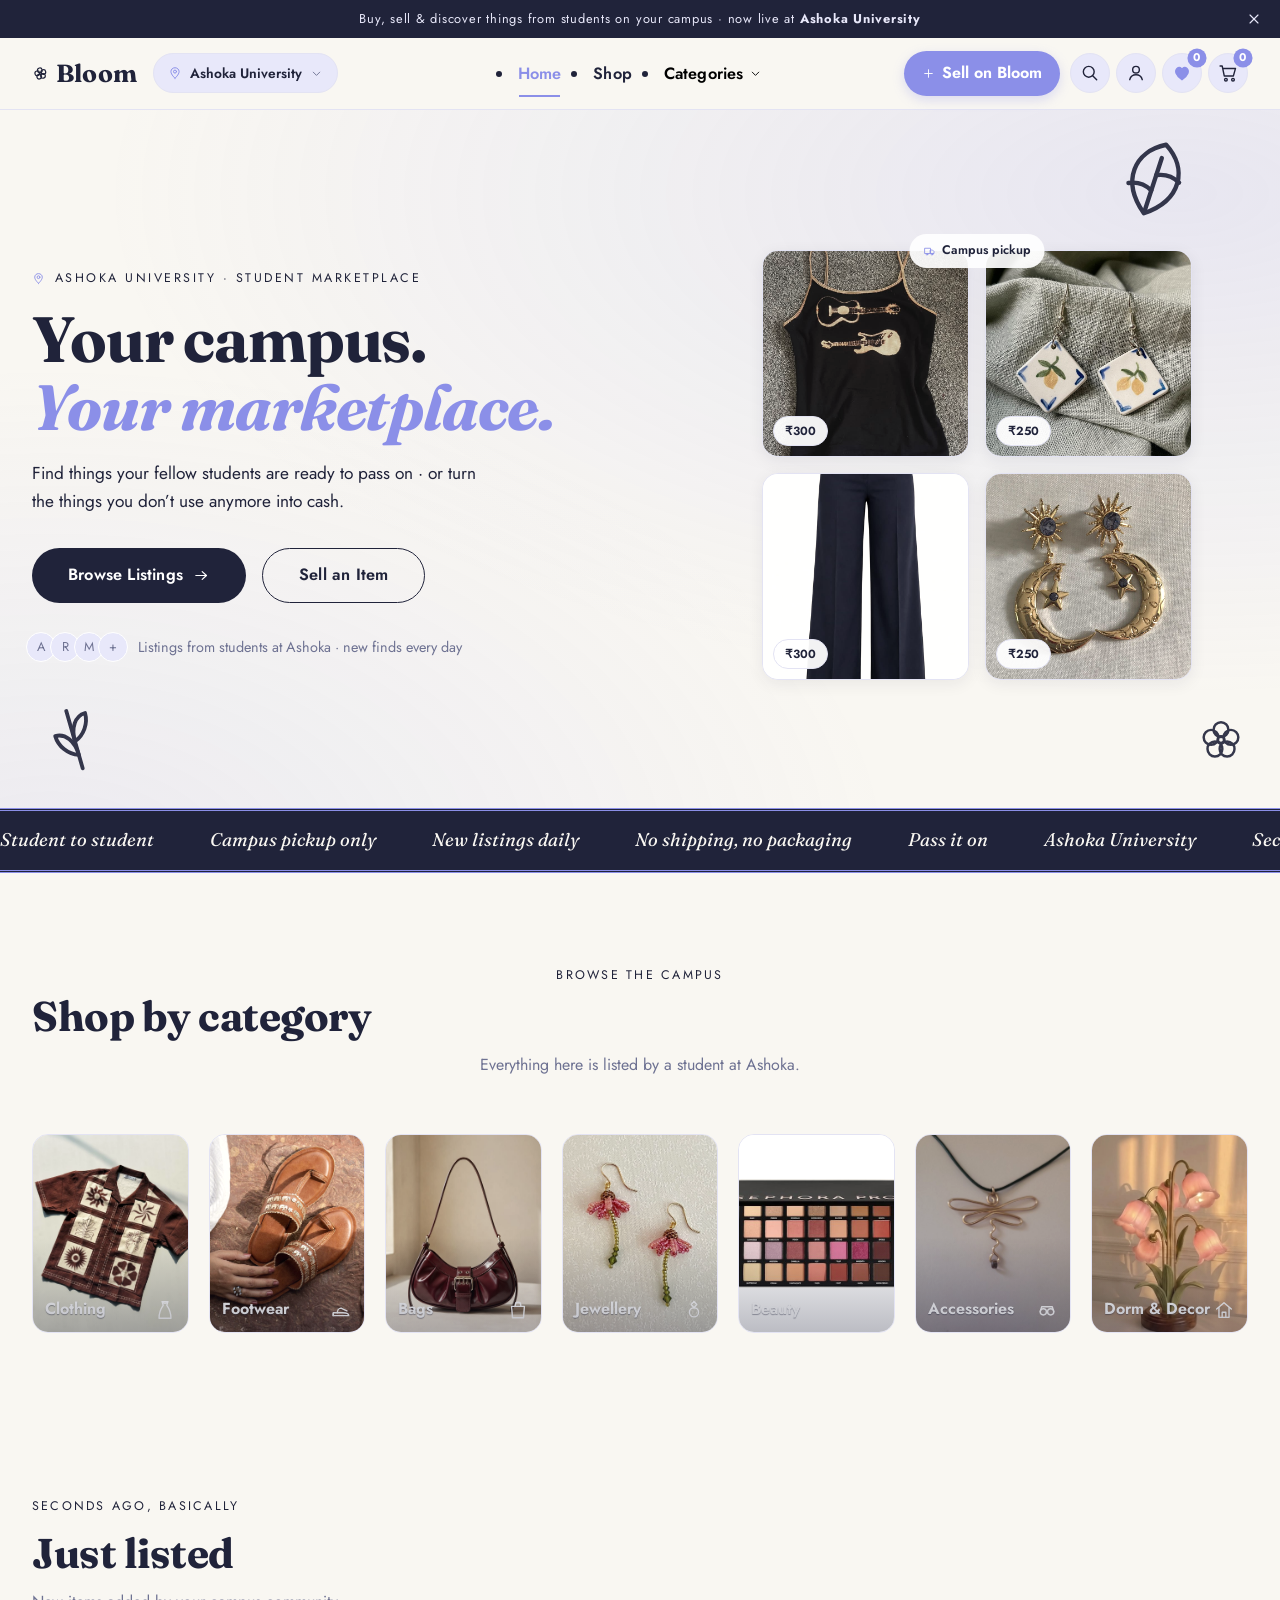
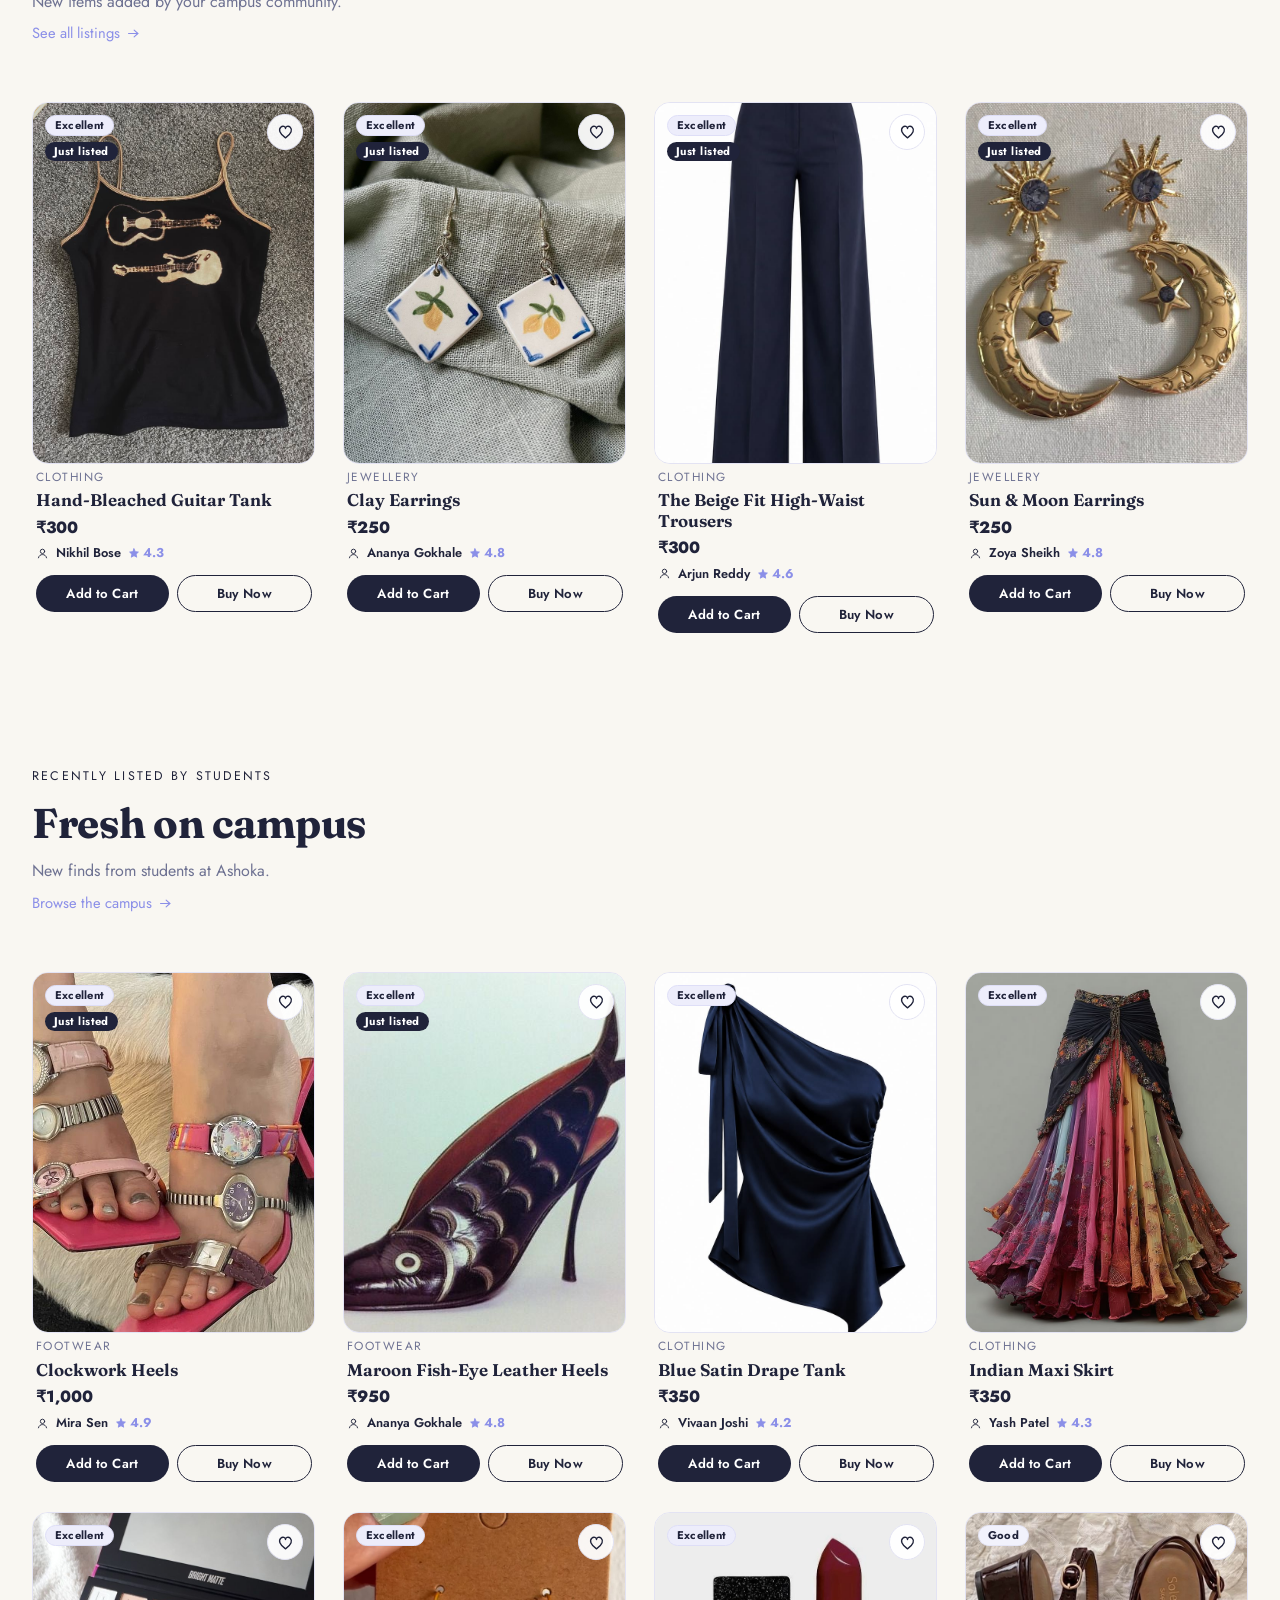
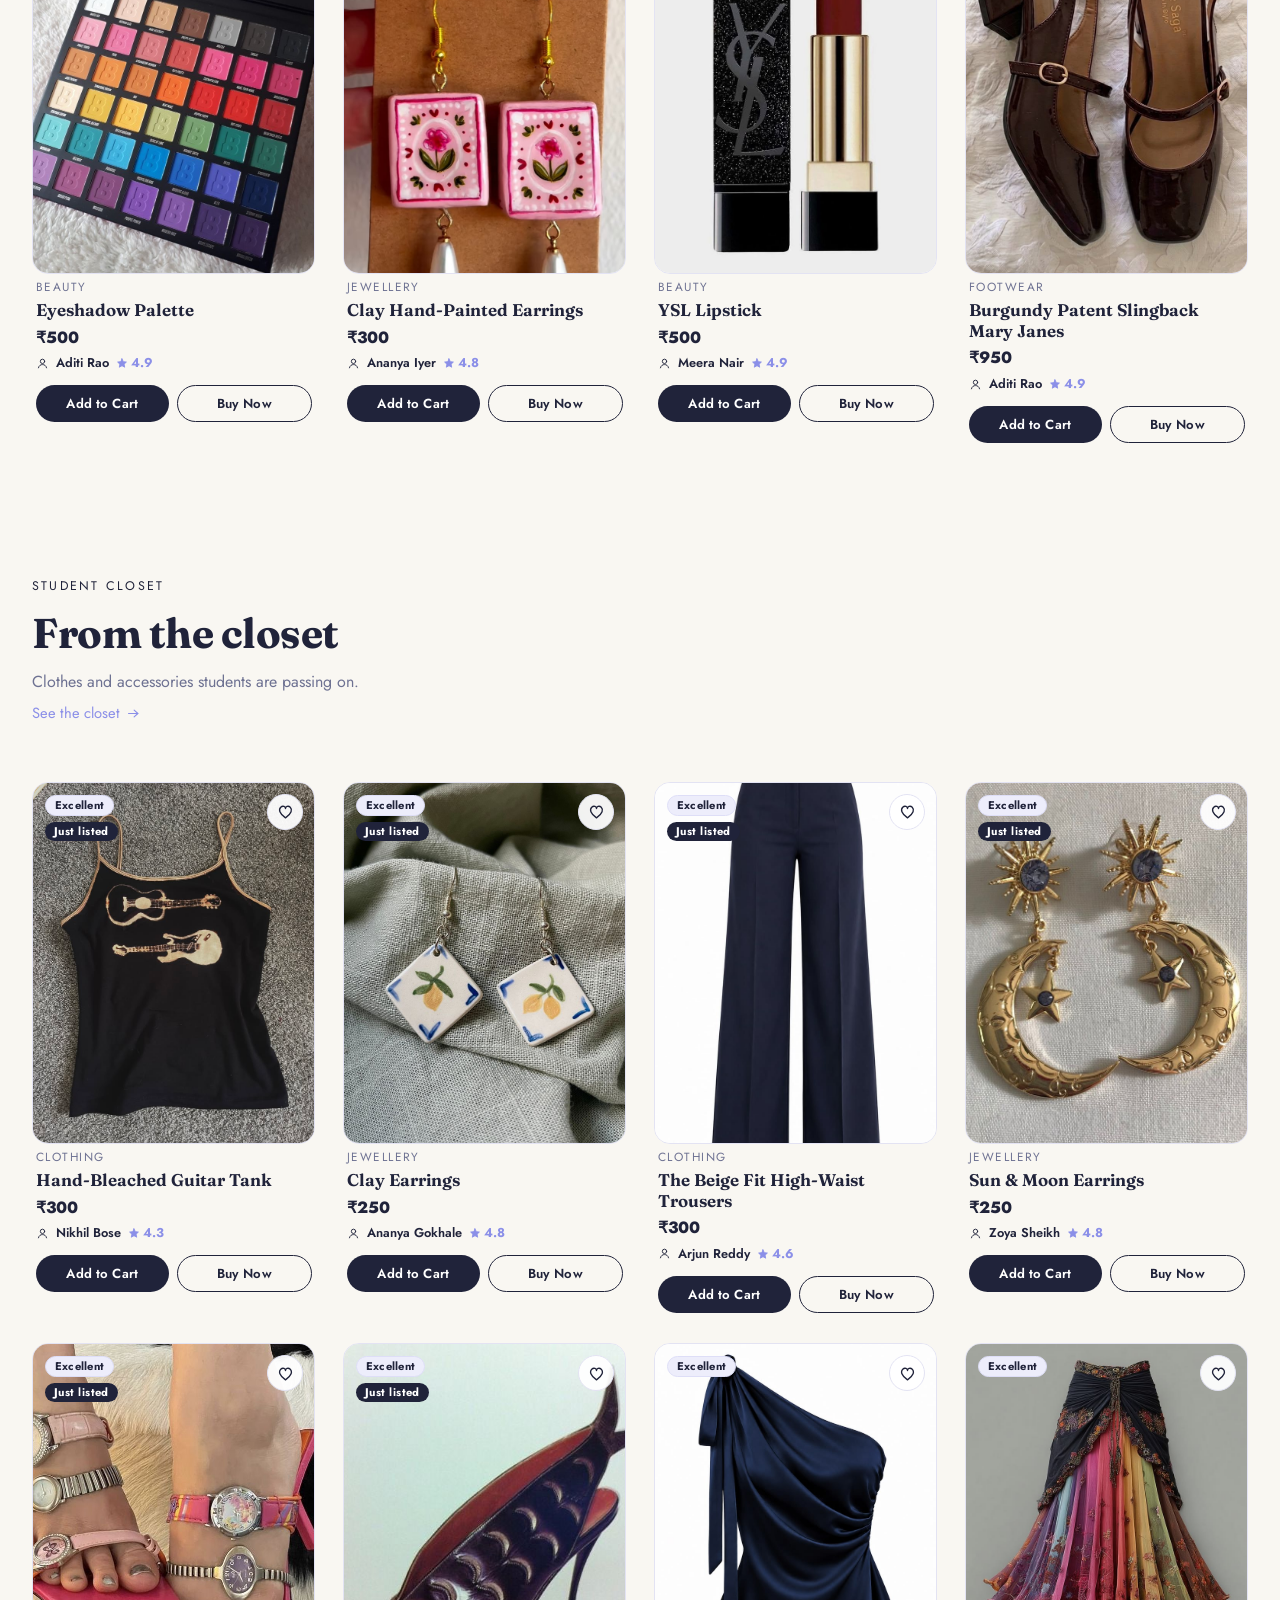
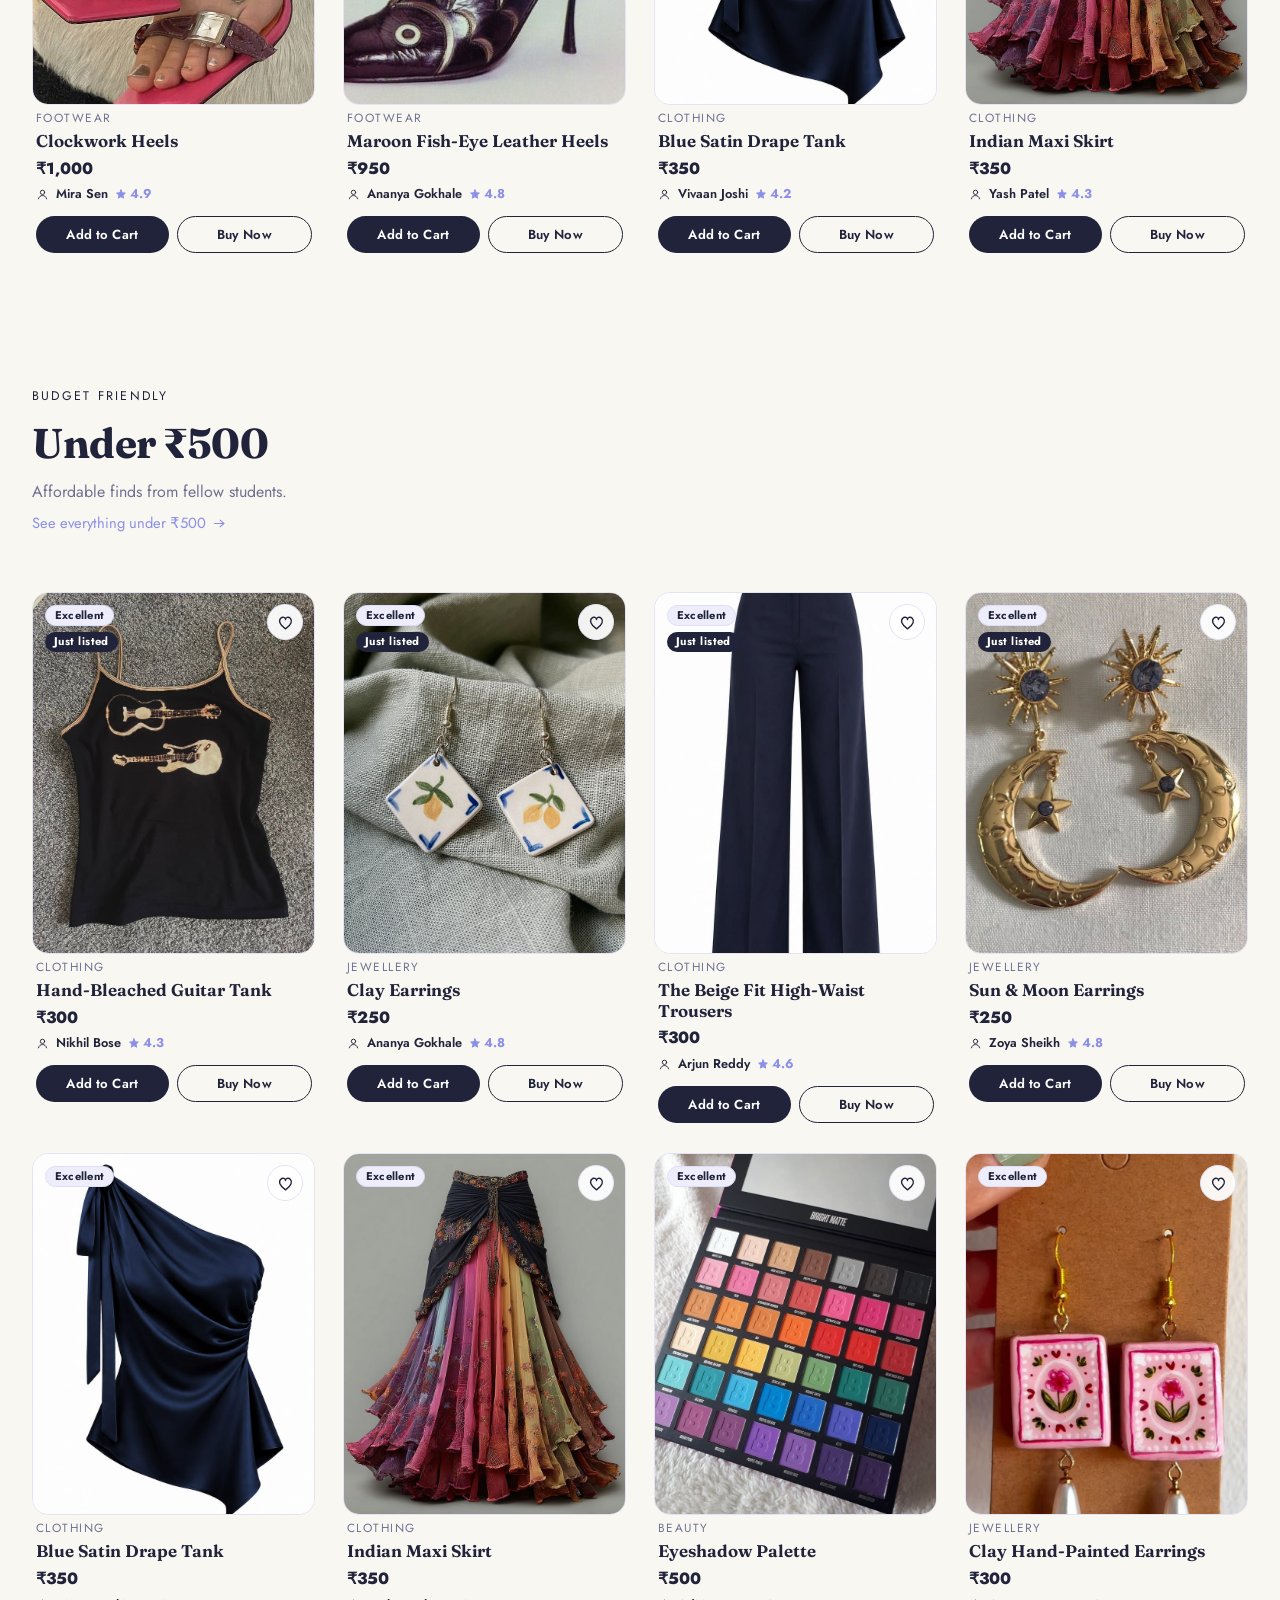
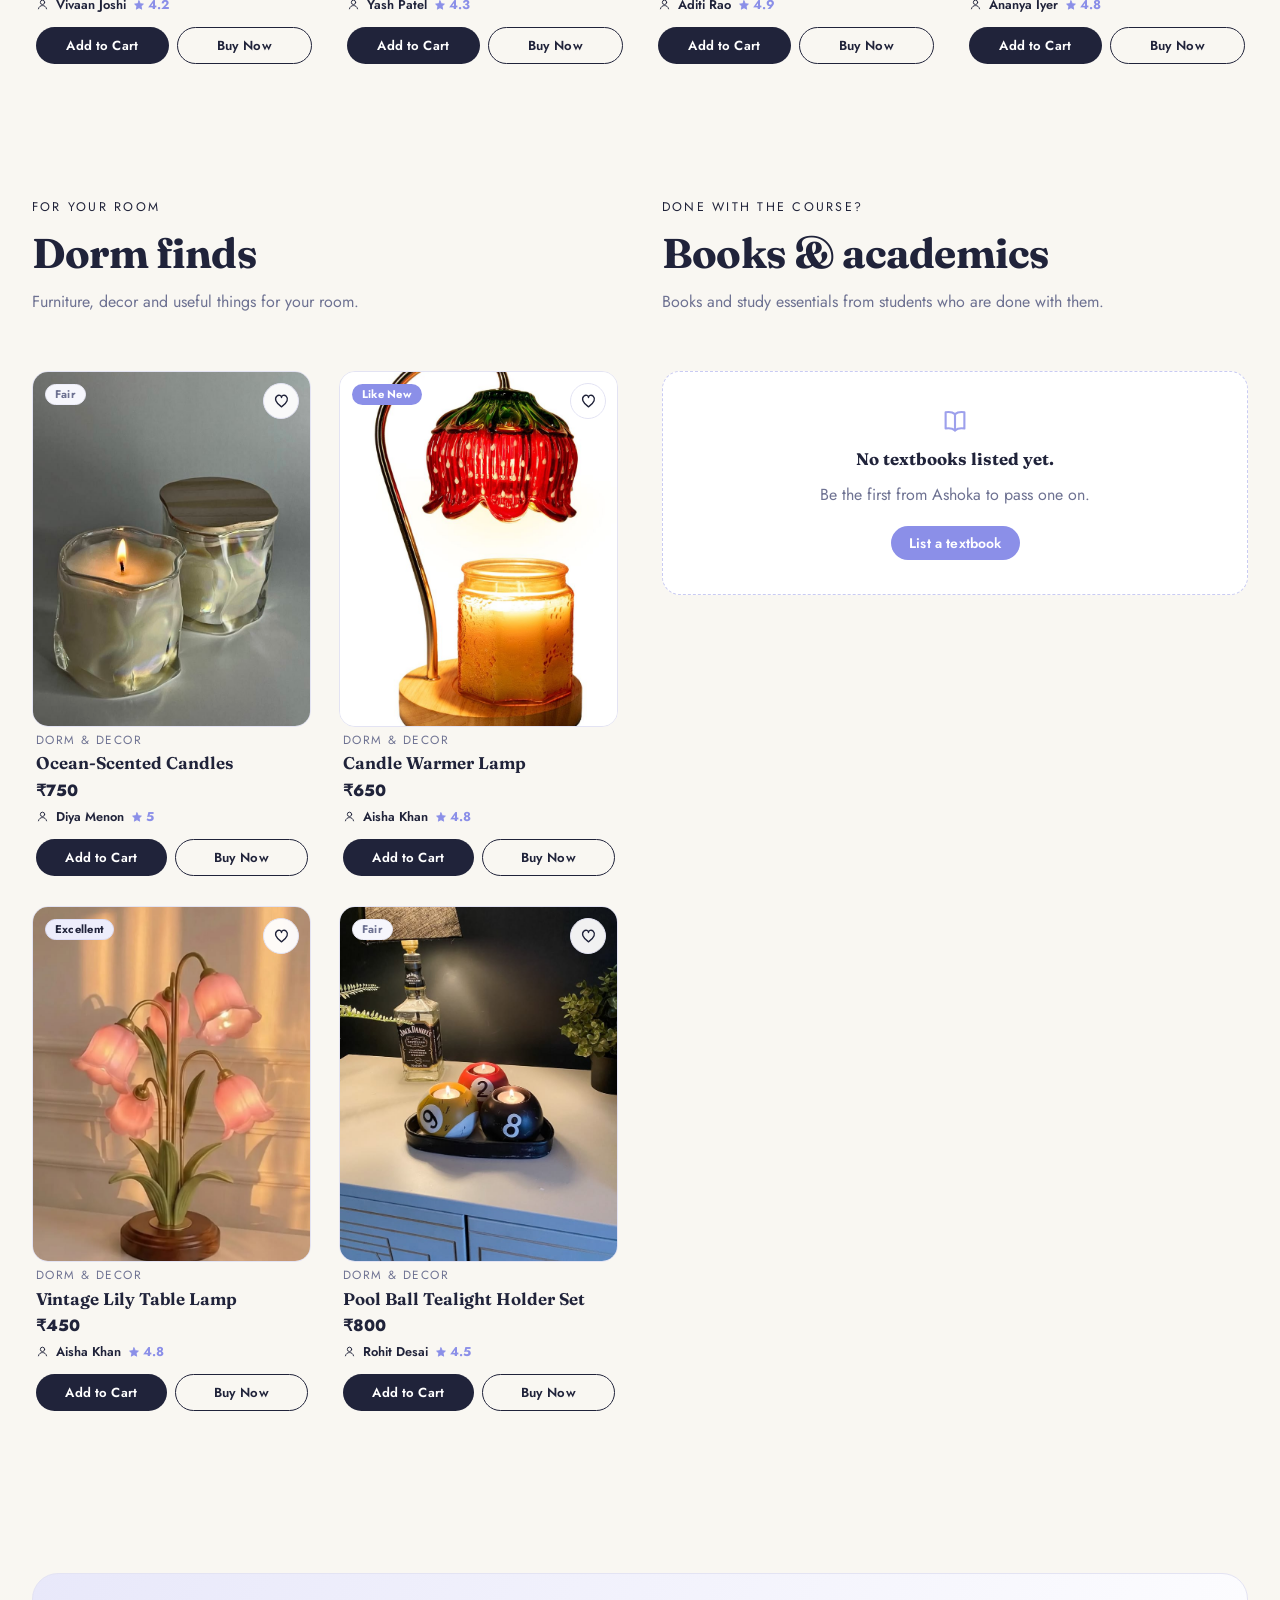
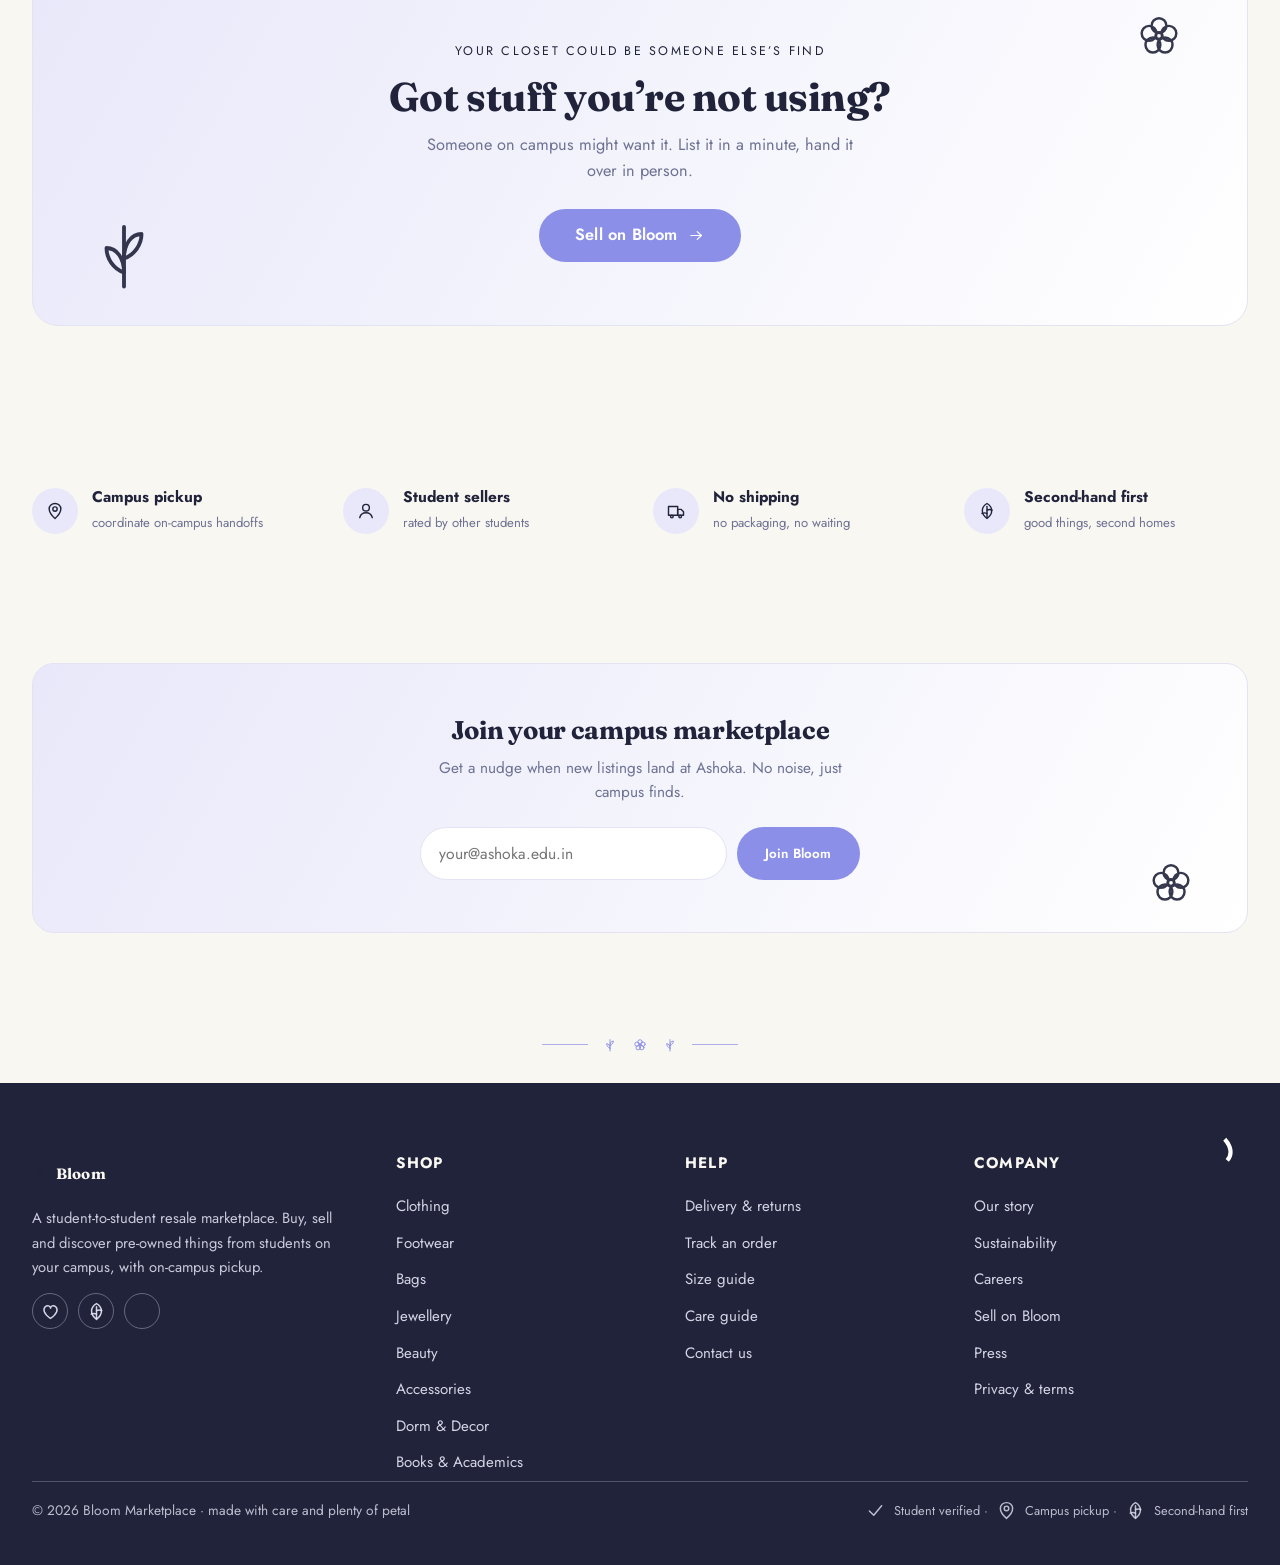
==== commit 322472a7: "Periwinkle palette, one-line listing attributes, side-by-side card actions, hero collage - Recolour " ====
--- a/index.html
+++ b/index.html
@@ -10,8 +10,8 @@
 <link rel="preconnect" href="https://fonts.googleapis.com">
 <link rel="preconnect" href="https://fonts.gstatic.com" crossorigin>
 <link href="https://fonts.googleapis.com/css2?family=Fraunces:opsz,wght@9..144,100..900&family=Jost:ital,wght@0,200..600;1,200..600&display=swap" rel="stylesheet">
-<link rel="stylesheet" href="css/style.css?v=20260916z">
-<link rel="stylesheet" href="css/responsive.css?v=20260916z">
+<link rel="stylesheet" href="css/style.css?v=20260917i">
+<link rel="stylesheet" href="css/responsive.css?v=20260917i">
 </head>
 <body data-page="home">
 
@@ -38,12 +38,7 @@
         </div>
       </div>
       <div class="hero-visual">
-        <img class="img-soft" src="images/aclothes/moon-sun-jeans.jpg" alt="A pair of hand-painted jeans listed by a student" fetchpriority="high">
-        <div class="hero-card">
-          <small class="eyebrow">student listing · like new</small>
-          <b>Moon &amp; Sun Painted Jeans</b>
-          <small>₹460 · seller Meera <span class="hero-rate"><span data-icon="star" data-icon-class="i-xs"></span> 4.9</span></small>
-        </div>
+        <div class="hero-collage" id="hero-collage"></div>
         <span class="hero-badge"><span data-icon="truck" data-icon-class="i-xs"></span> Campus pickup</span>
       </div>
     </div>
@@ -231,11 +226,11 @@
 
 <div id="app-footer"></div>
 
-<script src="js/products.js?v=20260916z"></script>
-<script src="js/marketplace.js?v=20260916z"></script>
-<script src="js/app.js?v=20260916z"></script>
-<script src="js/cart.js?v=20260916z"></script>
-<script src="js/wishlist.js?v=20260916z"></script>
+<script src="js/products.js?v=20260917i"></script>
+<script src="js/marketplace.js?v=20260917i"></script>
+<script src="js/app.js?v=20260917i"></script>
+<script src="js/cart.js?v=20260917i"></script>
+<script src="js/wishlist.js?v=20260917i"></script>
 <script>App.boot()</script>
 </body>
 </html>
--- a/css/style.css
+++ b/css/style.css
@@ -5,24 +5,24 @@
 
 /* ---------- Design tokens ---------- */
 :root {
-  --cream: #faf7f1;
-  --cream-2: #f4efe6;
-  --paper: #fffdf9;
-  --ink: #2a2622;
-  --muted: #8a8177;
-  --line: #e7e0d6;
-  --rose: #bb5a40;
-  --rose-soft: #d98a6f;
-  --sage: #7c8a6f;
-  --sage-deep: #4d5a45;
-  --gold: #c9a56b;
-  --blush: #f5e6dc;
-  --good: #3f7d52;
+  --cream: #F9F7F2;
+  --cream-2: #E8E8FA;
+  --paper: #ffffff;
+  --ink: #20233A;
+  --muted: #6E7292;
+  --line: #E3E3F3;
+  --rose: #8B8FE8;
+  --rose-soft: #A6A9EE;
+  --sage: #9DA0EC;
+  --sage-deep: #20233A;
+  --gold: #8B8FE8;
+  --blush: #E8E8FA;
+  --good: #5B5FCF;
   --danger: #c2452f;
   --radius: 16px;
   --radius-sm: 9px;
-  --shadow: 0 10px 30px rgba(42, 38, 34, 0.12);
-  --shadow-soft: 0 4px 16px rgba(42, 38, 34, 0.07);
+  --shadow: 0 10px 30px rgba(32,35,58,0.12);
+  --shadow-soft: 0 4px 16px rgba(32,35,58,0.07);
   --font-display: 'Fraunces', 'Georgia', serif;
   --font-body: 'Jost', 'Avenir Next', 'Segoe UI', sans-serif;
   --nav-h: 74px;
@@ -92,7 +92,7 @@
 .btn-primary { background: var(--ink); color: #fff; }
 .btn-primary:hover { background: var(--rose); transform: translateY(-1px); box-shadow: var(--shadow-soft); }
 .btn-rose { background: var(--rose); color: #fff; }
-.btn-rose:hover { background: #a84a32; transform: translateY(-1px); box-shadow: var(--shadow-soft); }
+.btn-rose:hover { background: #6E72D6; transform: translateY(-1px); box-shadow: var(--shadow-soft); }
 .btn-outline { background: transparent; color: var(--ink); border: 1.5px solid var(--ink); }
 .btn-outline:hover { background: var(--ink); color: #fff; transform: translateY(-1px); }
 .btn-sage { background: var(--sage); color: #fff; }
@@ -121,7 +121,7 @@
 .i-lg { width: 26px; height: 26px; }
 .i-xl { width: 44px; height: 44px; }
 .star-ico { width: 15px; height: 15px; color: var(--gold); }
-.star-ico.empty { color: #d9cfc0; }
+.star-ico.empty { color: #C9CBF3; }
 .wish-ico { width: 19px; height: 19px; color: var(--ink); }
 .wish-heart.liked .wish-ico { color: var(--rose); }
 .p-wishlist .wish-ico { margin-right: 6px; }
@@ -134,10 +134,10 @@
 
 /* ---------- Announcement bar ---------- */
 .announce {
-  background: var(--sage-deep); color: #f4efe6; text-align: center;
+  background: var(--sage-deep); color: #E8E8FA; text-align: center;
   font-size: .8rem; letter-spacing: .06em; padding: 9px 0; position: relative;
 }
-.announce .close-announce { position: absolute; right: 18px; top: 50%; transform: translateY(-50%); background: none; border: 0; color: #f4efe6; cursor: pointer; font-size: 1rem; }
+.announce .close-announce { position: absolute; right: 18px; top: 50%; transform: translateY(-50%); background: none; border: 0; color: #E8E8FA; cursor: pointer; font-size: 1rem; }
 
 /* ---------- Navigation ---------- */
 .nav-inner { display: grid; grid-template-columns: 1fr auto 1fr; align-items: center; gap: 16px; padding: 13px 0; }
@@ -188,7 +188,7 @@
   position: absolute; left: -20px; top: 100%; z-index: 60;
   background: var(--paper); border: 1px solid var(--line);
   min-width: 560px; padding: 26px 30px; border-radius: 18px;
-  box-shadow: 0 18px 40px rgba(42,38,34,.16);
+  box-shadow: 0 18px 40px rgba(32,35,58,.16);
   opacity: 0; visibility: hidden; transform: translateY(8px);
   transition: opacity .2s, transform .2s, visibility .2s;
 }
@@ -196,7 +196,7 @@
 ul.nav-links li.open > .mega { opacity: 1; visibility: visible; transform: translateY(0); }
 .mega-grid { display: grid; grid-template-columns: repeat(3, 1fr); gap: 8px 26px; }
 .mega a { display: block; font-size: .98rem; padding: 7px 4px; border-radius: 8px; color: var(--ink); }
-.mega a:hover { color: var(--rose); background: rgba(187,90,64,.07); }
+.mega a:hover { color: var(--rose); background: rgba(139,143,232,.10); }
 .mega-hed { font-family: var(--font-display); font-size: .8rem; letter-spacing: .12em; text-transform: uppercase; color: var(--sage-deep); margin: 8px 0 14px; }
 
 /* Simple dropdown (Account) */
@@ -215,7 +215,7 @@
 
 /* Sticky nav wrapper */
 .sticky { position: sticky; top: 0; z-index: 90; background: var(--cream); border-bottom: 1px solid var(--line); }
-body.nav-scrolled .sticky { box-shadow: 0 6px 18px rgba(42,38,34,.08); }
+body.nav-scrolled .sticky { box-shadow: 0 6px 18px rgba(32,35,58,.08); }
 
 .nav-search {
   position: absolute; inset: calc(100% + 12px) 36px auto auto;
@@ -240,7 +240,7 @@
 /* Mobile menu */
 .mobile-menu { display: none; }
 .menu-panel {
-  position: fixed; inset: 0 0 0 0; z-index: 200; background: rgba(42,38,34,.45);
+  position: fixed; inset: 0 0 0 0; z-index: 200; background: rgba(32,35,58,.45);
   opacity: 0; visibility: hidden; transition: opacity .25s;
 }
 .menu-panel.open { opacity: 1; visibility: visible; }
@@ -259,7 +259,7 @@
 
 /* ---------- Cart drawer ---------- */
 .drawer-veil {
-  position: fixed; inset: 0; background: rgba(42,38,34,.5); z-index: 100;
+  position: fixed; inset: 0; background: rgba(32,35,58,.5); z-index: 100;
   opacity: 0; visibility: hidden; transition: opacity .25s;
 }
 .drawer-veil.open { opacity: 1; visibility: visible; }
@@ -267,7 +267,7 @@
   position: fixed; top: 0; right: 0; bottom: 0; width: min(430px, 100%);
   background: var(--paper); z-index: 101; display: flex; flex-direction: column;
   transform: translateX(110%); transition: transform .34s cubic-bezier(.2,.7,.2,1);
-  box-shadow: 0 0 34px rgba(42,38,34,.2);
+  box-shadow: 0 0 34px rgba(32,35,58,.2);
 }
 .cart-drawer.open { transform: translateX(0); }
 .drawer-head { display: flex; align-items: center; justify-content: space-between; padding: 20px 24px; border-bottom: 1px solid var(--line); }
@@ -291,8 +291,8 @@
 .hero {
   position: relative; overflow: hidden;
   background:
-    radial-gradient(140% 120% at 92% 12%, rgba(124,138,111,.16), transparent 60%),
-    radial-gradient(120% 130% at 4% 108%, rgba(187,90,64,.10), transparent 55%),
+    radial-gradient(140% 120% at 92% 12%, rgba(139,143,232,.16), transparent 60%),
+    radial-gradient(120% 130% at 4% 108%, rgba(139,143,232,.12), transparent 55%),
     var(--cream);
   padding: clamp(70px, 11vw, 150px) 0 clamp(70px, 10vw, 130px);
 }
@@ -307,23 +307,18 @@
 .hero-cta { display: flex; gap: 14px; margin-top: 28px; flex-wrap: wrap; }
 .hero-note { margin-top: 26px; display: flex; align-items: center; gap: 10px; color: var(--muted); font-size: .9rem; }
 .hero-note .avatars { display: flex; }
-.hero-note .avatars span { width: 30px; height: 30px; margin-left: -6px; border-radius: 50%; background: linear-gradient(135deg, var(--blush), #ffe9db); border: 1.5px solid #fff; display: inline-flex; align-items: center; justify-content: center; font-size: .8rem; }
-.hero-visual {
-  position: relative; border-radius: 26px; overflow: hidden;
-  box-shadow: var(--shadow); border: 1px solid var(--line);
-}
-.hero-visual img { width: 100%; height: 520px; object-fit: cover; }
-.hero-visual::after { content: ''; position: absolute; inset: 0; background: linear-gradient(180deg, transparent 60%, rgba(124,138,111,.35)); }
-.hero-card {
-  position: absolute; right: -14px; bottom: 20px; background: var(--paper);
-  border-radius: 16px; padding: 14px 18px; box-shadow: var(--shadow); max-width: 210px;
-}
-.hero-card b { display: block; font-size: .92rem; }
-.hero-card small { color: var(--muted); font-size: .78rem; }
-.hero-card .stars { color: var(--gold); font-size: .8rem; letter-spacing: 2px; }
+.hero-note .avatars span { width: 30px; height: 30px; margin-left: -6px; border-radius: 50%; background: linear-gradient(135deg, var(--blush), #E8E8FA); border: 1.5px solid #fff; display: inline-flex; align-items: center; justify-content: center; font-size: .8rem; }
+.hero-visual { position: relative; display: flex; justify-content: center; }
+.hero-collage { display: grid; grid-template-columns: 1fr 1fr; gap: 16px; width: min(100%, 430px); }
+.hero-tile { position: relative; border-radius: 16px; overflow: hidden; border: 1px solid var(--line);
+  background: var(--paper); box-shadow: var(--shadow-soft); aspect-ratio: 1 / 1; display: block; }
+.hero-tile img { width: 100%; height: 100%; object-fit: cover; transition: transform .55s ease; }
+.hero-tile:hover img { transform: scale(1.06); }
+.hero-tile .tile-tag { position: absolute; left: 10px; bottom: 10px; background: rgba(255,255,255,.94);
+  border: 1px solid var(--line); border-radius: 999px; padding: 5px 11px; font-size: .74rem; font-weight: 650; color: var(--ink); }
 .hero-badge svg { width: 12px; height: 12px; color: var(--rose); }
 .hero-badge {
-  position: absolute; left: 18px; top: 18px; display: inline-flex; align-items: center; gap: 6px;
+  position: absolute; left: 50%; top: -16px; transform: translateX(-50%); display: inline-flex; align-items: center; gap: 6px; z-index: 3;
   background: rgba(255,255,255,.92); padding: 7px 14px; border-radius: 999px; font-size: .78rem; font-weight: 600;
 }
 .scroll-hint { position: absolute; bottom: -34px; left: 0; right: 0; text-align: center; color: var(--muted); font-size: .82rem; display: flex; align-items: center; gap: 8px; justify-content: center; }
@@ -353,9 +348,9 @@
 }
 .cat-card img { width: 100%; height: 100%; object-fit: cover; transition: transform .5s ease; }
 .cat-card:hover img { transform: scale(1.07); }
-.cat-card::after { content: ''; position: absolute; inset: 0; background: linear-gradient(180deg, transparent 52%, rgba(42,38,34,.30)); }
+.cat-card::after { content: ''; position: absolute; inset: 0; background: linear-gradient(180deg, transparent 52%, rgba(32,35,58,.30)); }
 .cat-card .cat-cap { position: absolute; left: 12px; right: 12px; bottom: 10px; display: flex; justify-content: space-between; align-items: center; }
-.cat-card .cat-cap b { color: #fff; font-weight: 650; font-size: 1rem; text-shadow: 0 1px 1px rgba(42,38,34,.4); }
+.cat-card .cat-cap b { color: #fff; font-weight: 650; font-size: 1rem; text-shadow: 0 1px 1px rgba(32,35,58,.4); }
 .cat-card .cat-cap span { color: rgba(255,255,255,.92); font-size: .78rem; display: flex; align-items: center; gap: 4px; }
 .cat-ico svg { width: 22px; height: 22px; stroke-width: 1.5; }
 .cat-card .cat-ico svg { color: #fff; }
@@ -371,13 +366,13 @@
 .card-inner img { position: absolute; inset: 0; width: 100%; height: 100%; object-fit: cover; transition: transform .55s ease, filter .4s; }
 .card-inner:hover img { transform: scale(1.07) rotate(.6deg); }
 .card-inner:hover .thumb::after { opacity: .25; }
-.card-inner .thumb::after { content: ''; position: absolute; inset: 0; background: radial-gradient(circle at 50% 62%, rgba(124,138,111,.0), rgba(124,138,111,.22)); opacity: 0; transition: opacity .4s; }
+.card-inner .thumb::after { content: ''; position: absolute; inset: 0; background: radial-gradient(circle at 50% 62%, rgba(139,143,232,.0), rgba(139,143,232,.22)); opacity: 0; transition: opacity .4s; }
 
 .card-badges { position: absolute; top: 12px; left: 12px; display: flex; flex-direction: column; align-items: flex-start; gap: 6px; z-index: 3; }
 .badge { font-size: .7rem; font-weight: 700; letter-spacing: .04em; padding: 4px 9px; border-radius: 999px; }
 .badge-new { background: var(--sage); color: #fff; }
 .badge-sale { background: var(--rose); color: #fff; }
-.badge-out { background: rgba(42,38,34,.85); color: #fff; }
+.badge-out { background: rgba(32,35,58,.85); color: #fff; }
 
 .wish-heart {
   position: absolute; top: 11px; right: 11px; z-index: 3;
@@ -387,7 +382,7 @@
   transition: all .2s;
 }
 .wish-heart:hover { transform: scale(1.12); border-color: var(--rose); }
-.wish-heart.liked { background: var(--blush); color: var(--rose); border-color: #e9c8b4; }
+.wish-heart.liked { background: var(--blush); color: var(--rose); border-color: #D6D7F5; }
 .wish-heart.liked .heart-ico { transform: scale(1.1); color: var(--rose); }
 
 .card-actions { position: absolute; left: 12px; right: 12px; bottom: 12px; z-index: 3;
@@ -421,7 +416,7 @@
 .card-price { margin-top: 6px; display: flex; align-items: center; gap: 7px; flex-wrap: wrap; }
 .price-now { font-weight: 800; font-size: 1.02rem; color: var(--ink); }
 .price-was { color: var(--muted); font-size: .88rem; text-decoration: line-through; }
-.price-disc { color: var(--rose); font-size: .78rem; font-weight: 700; background: rgba(187,90,64,.12); padding: 2px 6px; border-radius: 6px; }
+.price-disc { color: var(--rose); font-size: .78rem; font-weight: 700; background: rgba(139,143,232,.15); padding: 2px 6px; border-radius: 6px; }
 .card-rating { display: flex; align-items: center; gap: 6px; margin-top: 5px; }
 .stars { color: var(--gold); font-size: .86rem; letter-spacing: 1.5px; }
 .star-ico { width: 15px; height: 15px; color: var(--gold); fill: var(--gold); }
@@ -438,7 +433,7 @@
   background: var(--paper); border: 1px solid var(--line); border-radius: 22px; overflow: hidden;
   transition: transform .3s, box-shadow .3s;
 }
-.ed-card:hover { transform: translateY(-5px); box-shadow: var(--shadow); border-color: #d9cfc0; }
+.ed-card:hover { transform: translateY(-5px); box-shadow: var(--shadow); border-color: #C9CBF3; }
 .ed-card .ed-media { position: relative; }
 .ed-card .ed-media img { width: 100%; height: 340px; object-fit: cover; transition: transform .6s; }
 .ed-card:hover .ed-media img { transform: scale(1.05); }
@@ -574,7 +569,7 @@
 .list-body-row { display: flex; flex-wrap: wrap; gap: 10px; margin-top: 10px; }
 .list-body-row .btn { padding: 7px 16px; font-size: .84rem; }
 .no-results {
-  text-align: center; padding: 70px 20px; background: var(--cream-2); border-radius: 20px; border: 1px dashed #d9cfc0;
+  text-align: center; padding: 70px 20px; background: var(--cream-2); border-radius: 20px; border: 1px dashed #C9CBF3;
 }
 .no-results .flower-big { display: inline-flex; margin-bottom: 14px; color: var(--sage); }
 .flower-big svg { width: 46px; height: 46px; stroke-width: 1.3; }
@@ -584,14 +579,14 @@
 
 /* filter drawer (mobile) */
 .filter-veil {
-  position: fixed; inset: 0; background: rgba(42,38,34,.5); z-index: 150;
+  position: fixed; inset: 0; background: rgba(32,35,58,.5); z-index: 150;
   opacity: 0; visibility: hidden; transition: opacity .25s;
 }
 .filter-veil.open { opacity: 1; visibility: visible; }
 .filter-drawer {
   position: fixed; right: 0; top: 0; bottom: 0; width: min(330px, 92%);
   background: var(--paper); z-index: 151; padding: 24px 22px; overflow-y: auto;
-  transform: translateX(110%); transition: transform .3s; box-shadow: 0 0 30px rgba(42,38,34,.18);
+  transform: translateX(110%); transition: transform .3s; box-shadow: 0 0 30px rgba(32,35,58,.18);
 }
 .filter-drawer.open { transform: translateX(0); }
 .filter-drawer .drawer-head { display: flex; justify-content: space-between; align-items: center; }
@@ -635,7 +630,7 @@
 .p-meta-row .reviews-count { color: var(--muted); font-size: .92rem; text-decoration: underline; cursor: pointer; }
 .p-stock { display: inline-flex; align-items: center; gap: 7px; color: var(--good); font-weight: 600; font-size: .9rem; }
 .p-stock svg { width: 17px; height: 17px; color: var(--good); stroke: var(--good); }
-.p-stock.low { color: #c07b2a; }
+.p-stock.low { color: #6E72D6; }
 
 .opt-block { margin-top: 22px; }
 .opt-label { display: flex; justify-content: space-between; font-weight: 650; font-size: .92rem; margin-bottom: 12px; }
@@ -706,7 +701,7 @@
 .p-details-table td:first-child { color: var(--muted); width: 46%; }
 
 .review-item { display: grid; grid-template-columns: 52px 1fr; gap: 16px; padding: 20px 6px; border-bottom: 1px solid var(--line); }
-.review-item .rv-avatar { width: 52px; height: 52px; border-radius: 50%; background: linear-gradient(135deg, var(--blush), #f4d9c8); display: inline-flex; align-items: center; justify-content: center; font-family: var(--font-display); font-size: 1.15rem; color: var(--rose); font-weight: 700; }
+.review-item .rv-avatar { width: 52px; height: 52px; border-radius: 50%; background: linear-gradient(135deg, var(--blush), #D9D9F5); display: inline-flex; align-items: center; justify-content: center; font-family: var(--font-display); font-size: 1.15rem; color: var(--rose); font-weight: 700; }
 .review-item b { display: block; }
 .review-item .stars { font-size: .84rem; }
 .review-item .rv-date { color: var(--muted); font-size: .8rem; margin-left: 8px; }
@@ -716,7 +711,7 @@
 .review-form { margin-top: 22px; border: 1px solid var(--line); border-radius: 16px; padding: 20px 22px; background: var(--paper); }
 .review-form h4 { font-size: 1.1rem; }
 .review-form .rate-input { margin: 12px 0; display: flex; align-items: center; gap: 10px; }
-.review-form .rate-input .star-btn { background: none; border: 0; color: #d8cfc2; cursor: pointer; line-height: 1; display: inline-flex; padding: 2px; }
+.review-form .rate-input .star-btn { background: none; border: 0; color: #C7C7DE; cursor: pointer; line-height: 1; display: inline-flex; padding: 2px; }
 .review-form .rate-input .star-btn svg { width: 22px; height: 22px; }
 .review-form .rate-input .star-btn.on { color: var(--gold); }
 .review-form textarea { width: 100%; height: 90px; padding: 12px; border: 1.5px solid var(--line); border-radius: 10px; font-size: .95rem; resize: vertical; }
@@ -753,14 +748,14 @@
 .coupon-wrap { margin-top: 16px; display: flex; gap: 8px; align-items: center; }
 .coupon-wrap input { flex: 1; padding: 11px 12px; border: 1.5px solid var(--line); border-radius: 10px; text-transform: uppercase; font-size: .9rem; }
 .coupon-wrap button { border: 0; background: var(--sage-deep); color: #fff; padding: 11px 16px; border-radius: 10px; font-size: .88rem; }
-.coupon-applied { margin-top: 8px; background: #eef3e6; color: var(--sage-deep); font-size: .84rem; padding: 7px 12px; border-radius: 9px; display: flex; justify-content: space-between; align-items: center; }
+.coupon-applied { margin-top: 8px; background: #E8E8FA; color: var(--sage-deep); font-size: .84rem; padding: 7px 12px; border-radius: 9px; display: flex; justify-content: space-between; align-items: center; }
 .coupon-error { color: var(--danger); font-size: .82rem; margin-top: 6px; }
 .free-ship-note { margin-top: 14px; font-size: .84rem; color: var(--muted); display: flex; align-items: center; gap: 8px; }
 .free-ship-note .bar { flex: 1; background: var(--line); height: 6px; border-radius: 3px; position: relative; }
 .free-ship-note .bar i { position: absolute; left: 0; top: 0; bottom: 0; border-radius: 3px; background: linear-gradient(90deg, var(--sage), var(--good)); }
 .free-ship-note b { color: var(--good); }
 .cart-actions { display: flex; gap: 10px; flex-wrap: wrap; margin-top: 14px; }
-.cart-empty { max-width: 520px; text-align: center; margin: 40px auto; background: var(--paper); border: 1px dashed #d9cfc0; border-radius: 22px; padding: 44px 30px; }
+.cart-empty { max-width: 520px; text-align: center; margin: 40px auto; background: var(--paper); border: 1px dashed #C9CBF3; border-radius: 22px; padding: 44px 30px; }
 .cart-empty .flower-big { display: inline-flex; margin-bottom: 14px; color: var(--sage); }
 
 /* ---------- Wishlist page ---------- */
@@ -799,7 +794,7 @@
   width: 100%; padding: 13px 14px; border: 1.5px solid var(--line); border-radius: 10px;
   background: #fff; font-size: .96rem; transition: border-color .2s, box-shadow .2s; outline: none;
 }
-.field input:focus, .field select:focus, .field textarea:focus { border-color: var(--sage-deep); box-shadow: 0 0 0 3px rgba(124,138,111,.16); }
+.field input:focus, .field select:focus, .field textarea:focus { border-color: var(--sage-deep); box-shadow: 0 0 0 3px rgba(139,143,232,.16); }
 .field textarea { height: 92px; resize: vertical; }
 .field .err { font-size: .78rem; color: var(--danger); margin-top: 4px; }
 .col2 { display: grid; grid-template-columns: 1fr 1fr; gap: 14px; }
@@ -811,7 +806,7 @@
 .delivery-method .dm-name { font-weight: 600; }
 .delivery-method .dm-eta { color: var(--muted); font-size: .84rem; display: block; }
 .delivery-method .dm-price { margin-left: auto; font-weight: 700; }
-.delivery-method.sel { border-color: var(--rose); background: rgba(187,90,64,.05); }
+.delivery-method.sel { border-color: var(--rose); background: rgba(139,143,232,.08); }
 
 .pay-method { display: flex; align-items: center; gap: 13px; padding: 16px 14px; border: 1.5px solid var(--line); border-radius: 12px; cursor: pointer; margin-bottom: 10px; }
 .pay-method input { width: 18px; height: 18px; accent-color: var(--rose); }
@@ -819,7 +814,7 @@
 .pay-method .pm-ico svg { width: 20px; height: 20px; }
 .pay-method .pm-name { font-weight: 600; }
 .pay-method .pm-sub { color: var(--muted); font-size: .84rem; display: block; }
-.pay-method.sel { border-color: var(--rose); background: rgba(187,90,64,.05); }
+.pay-method.sel { border-color: var(--rose); background: rgba(139,143,232,.08); }
 .pay-fields { padding: 14px 6px; animation: fadeUp .3s ease; }
 
 .co-summary { border: 1px solid var(--line); border-radius: 18px; background: var(--paper); padding: 20px 22px; position: sticky; top: calc(var(--nav-h) + 18px); }
@@ -844,11 +839,11 @@
 }
 .checkout-success .deco-leaf-tl { left: 3%; top: 4%; }
 .checkout-success .deco-flower { right: 4%; bottom: 7%; }
-.checkout-success .success-ring { width: 84px; height: 84px; margin: 0 auto 18px; border-radius: 50%; background: linear-gradient(135deg, #d9eed2, #a9d2a6); display: inline-flex; align-items: center; justify-content: center; }
+.checkout-success .success-ring { width: 84px; height: 84px; margin: 0 auto 18px; border-radius: 50%; background: linear-gradient(135deg, #E8E8FA, #C9CBF3); display: inline-flex; align-items: center; justify-content: center; }
 .checkout-success .success-ring svg { width: 42px; height: 42px; color: var(--good); stroke: var(--good); }
 .checkout-success h1 { font-size: clamp(1.7rem, 3vw, 2.4rem); margin-top: 6px; }
 .checkout-success p { color: var(--muted); max-width: 52ch; margin: 12px auto 0; }
-.checkout-success .order-number { display: inline-block; margin-top: 18px; background: var(--cream-2); border: 1px dashed #d9cfc0; border-radius: 12px; padding: 12px 20px; font-family: var(--font-display); font-size: 1.12rem; }
+.checkout-success .order-number { display: inline-block; margin-top: 18px; background: var(--cream-2); border: 1px dashed #C9CBF3; border-radius: 12px; padding: 12px 20px; font-family: var(--font-display); font-size: 1.12rem; }
 .checkout-success .order-number span { color: var(--muted); font-size: .92rem; }
 .checkout-success .eta-row { display: flex; justify-content: center; gap: 26px; margin-top: 20px; flex-wrap: wrap; }
 .checkout-success .eta { text-align: center; }
@@ -860,7 +855,7 @@
 .acct-layout { display: grid; grid-template-columns: 250px 1fr; gap: 36px; align-items: start; }
 .acct-nav { position: sticky; top: calc(var(--nav-h) + 18px); border: 1px solid var(--line); border-radius: 16px; background: var(--paper); overflow: hidden; }
 .acct-nav .acct-face { padding: 18px 18px 10px; display: flex; flex-direction: column; gap: 8px; align-items: flex-start; }
-.acct-face .avatar { display: inline-flex; width: 52px; height: 52px; border-radius: 50%; align-items: center; justify-content: center; background: linear-gradient(135deg, var(--blush), #f6ddc9); font-family: var(--font-display); font-weight: 700; color: var(--rose); font-size: 1.3rem; border: 2px solid #fff; }
+.acct-face .avatar { display: inline-flex; width: 52px; height: 52px; border-radius: 50%; align-items: center; justify-content: center; background: linear-gradient(135deg, var(--blush), #DEDEF7); font-family: var(--font-display); font-weight: 700; color: var(--rose); font-size: 1.3rem; border: 2px solid #fff; }
 .acct-face b { font-size: .98rem; }
 .acct-face small { color: var(--muted); font-size: .8rem; }
 .acct-nav a {
@@ -871,7 +866,7 @@
 .acct-ico { display: inline-flex; }
 .acct-face .avatar svg { width: 24px; height: 24px; }
 .acct-nav a:hover { background: var(--blush); color: var(--rose); }
-.acct-nav a.on { border-left-color: var(--rose); background: rgba(187,90,64,.08); color: var(--rose); font-weight: 700; }
+.acct-nav a.on { border-left-color: var(--rose); background: rgba(139,143,232,.10); color: var(--rose); font-weight: 700; }
 
 .acct-panel { animation: fadeUp .35s ease; display: none; }
 .acct-panel.on { display: block; }
@@ -895,7 +890,7 @@
 .order-card.cancelled::before { background: var(--danger); }
 .order-card .oc-hed { display: flex; justify-content: space-between; gap: 12px; flex-wrap: wrap; }
 .order-card .oc-hed b { font-size: .98rem; }
-.order-card .oc-hed .oc-status { font-size: .8rem; font-weight: 700; color: var(--good); background: #e7f1e4; padding: 4px 12px; border-radius: 999px; }
+.order-card .oc-hed .oc-status { font-size: .8rem; font-weight: 700; color: var(--good); background: #E8E8FA; padding: 4px 12px; border-radius: 999px; }
 .order-card .oc-items { display: flex; gap: 8px; margin-top: 14px; }
 .order-card .oc-items img { width: 52px; height: 64px; object-fit: cover; border-radius: 7px; }
 .order-card .oc-meta { display: grid; gap: 6px; color: var(--muted); font-size: .85rem; margin-top: 12px; }
@@ -925,22 +920,22 @@
 }
 .toast.show { transform: translateY(0); opacity: 1; }
 .toast .toast-ico { width: 22px; height: 22px; flex: none; }
-.toast.success .toast-ico { color: #ffe2b0; stroke: #ffe2b0; }
+.toast.success .toast-ico { color: #D9D9F5; stroke: #D9D9F5; }
 .toast.error .toast-ico { color: #ffd0c8; stroke: #ffd0c8; }
-.toast.info .toast-ico { color: #cfe3c9; stroke: #cfe3c9; }
+.toast.info .toast-ico { color: #D9D9F5; stroke: #D9D9F5; }
 .toast small { font-size: .78rem; opacity: .85; display: block; }
 .toast b { font-weight: 650; display: block; font-size: .95rem; }
 
 /* ---------- Modal ---------- */
 .modal-veil {
-  position: fixed; inset: 0; background: rgba(42,38,34,.5); z-index: 300;
+  position: fixed; inset: 0; background: rgba(32,35,58,.5); z-index: 300;
   opacity: 0; visibility: hidden; transition: opacity .22s;
 }
 .modal-veil.open { opacity: 1; visibility: visible; }
 .modal-box {
   position: fixed; left: 50%; top: 50%; transform: translate(-50%, -50%) scale(.94);
   background: var(--paper); border-radius: 20px; padding: 26px 28px; z-index: 301;
-  box-shadow: 0 24px 60px rgba(42,38,34,.25); width: min(520px, 94%);
+  box-shadow: 0 24px 60px rgba(32,35,58,.25); width: min(520px, 94%);
   transition: transform .24s; max-height: 86vh; overflow-y: auto;
 }
 .modal-veil.open .modal-box { transform: translate(-50%, -50%) scale(1); }
@@ -958,13 +953,13 @@
 .footer h4 { color: var(--cream); font-family: var(--font-body); font-size: .95rem; letter-spacing: .08em; text-transform: uppercase; margin-bottom: 16px; }
 .footer .logo { color: var(--cream); }
 .footer .logo small { color: var(--gold); }
-.footer p { color: rgba(244,239,230,.85); font-size: .92rem; line-height: 1.6; }
-.footer a { color: rgba(244,239,230,.9); font-size: .94rem; display: block; padding: 5px 0; }
+.footer p { color: rgba(232,232,250,.85); font-size: .92rem; line-height: 1.6; }
+.footer a { color: rgba(232,232,250,.9); font-size: .94rem; display: block; padding: 5px 0; }
 .footer a:hover { color: var(--gold); }
 .footer .socials { display: flex; gap: 10px; margin-top: 14px; }
-.footer .socials a { width: 36px; height: 36px; border: 1px solid rgba(244,239,230,.35); border-radius: 50%; display: inline-flex; align-items: center; justify-content: center; padding: 0; }
-.footer .socials a:hover { background: rgba(244,239,230,.14); }
-.footer .foot-bottom { border-top: 1px solid rgba(244,239,230,.25); padding: 18px 0; font-size: .86rem; color: rgba(244,239,230,.75); display: flex; justify-content: space-between; align-items: center; flex-wrap: wrap; gap: 12px; }
+.footer .socials a { width: 36px; height: 36px; border: 1px solid rgba(232,232,250,.35); border-radius: 50%; display: inline-flex; align-items: center; justify-content: center; padding: 0; }
+.footer .socials a:hover { background: rgba(232,232,250,.16); }
+.footer .foot-bottom { border-top: 1px solid rgba(232,232,250,.25); padding: 18px 0; font-size: .86rem; color: rgba(232,232,250,.78); display: flex; justify-content: space-between; align-items: center; flex-wrap: wrap; gap: 12px; }
 .footer .pay-notes { display: flex; gap: 8px; align-items: center; font-size: .8rem; }
 
 /* ---------- Reveal on scroll ---------- */
@@ -974,7 +969,7 @@
 
 /* ---------- Misc ---------- */
 .empty-flower { font-size: 2.6rem; }
-.skeleton { position: relative; overflow: hidden; background: #efe9de; }
+.skeleton { position: relative; overflow: hidden; background: #EDEDFB; }
 .skeleton::after { content: ''; position: absolute; inset: 0; background: linear-gradient(90deg, transparent, rgba(255,255,255,.4), transparent); animation: shimmer 1.1s infinite; transform: translateX(-100%); }
 @keyframes shimmer { to { transform: translateX(100%); } }
 
@@ -1020,7 +1015,7 @@
 .steps-grid { display: grid; grid-template-columns: repeat(auto-fit, minmax(220px, 1fr)); gap: 20px; }
 .step-card { position: relative; background: var(--paper); border: 1px solid var(--line); border-radius: 18px;
   padding: 26px 22px 22px; transition: transform .25s, box-shadow .25s, border-color .25s; }
-.step-card:hover { transform: translateY(-4px); box-shadow: var(--shadow); border-color: #d9cfc0; }
+.step-card:hover { transform: translateY(-4px); box-shadow: var(--shadow); border-color: #C9CBF3; }
 .step-num { position: absolute; top: 14px; right: 18px; font-family: var(--font-display); font-size: 1.6rem; color: var(--line); font-weight: 700; }
 .step-ico { display: inline-flex; align-items: center; justify-content: center; width: 46px; height: 46px;
   border-radius: 50%; background: var(--cream-2); color: var(--sage-deep); margin-bottom: 14px; }
@@ -1028,7 +1023,7 @@
 .step-card h3 { font-size: 1.08rem; margin-bottom: 6px; }
 .step-card p { color: var(--muted); font-size: .92rem; line-height: 1.5; }
 .sim-banner { margin-top: 26px; display: flex; align-items: center; justify-content: center; gap: 9px; text-align: center;
-  background: var(--cream-2); border: 1px dashed #d9cfc0; border-radius: 14px; padding: 14px 18px; color: var(--muted); font-size: .88rem; }
+  background: var(--cream-2); border: 1px dashed #C9CBF3; border-radius: 14px; padding: 14px 18px; color: var(--muted); font-size: .88rem; }
 .sim-banner svg { width: 14px; height: 14px; color: var(--good); }
 .sell-split { display: grid; grid-template-columns: 1.45fr 1fr; gap: 36px; align-items: start; }
 .sell-form { background: var(--paper); border: 1px solid var(--line); border-radius: 20px; padding: 24px 26px; }
@@ -1051,7 +1046,7 @@
 .dash-count { background: var(--cream-2); border: 1px solid var(--line); border-radius: 999px; padding: 3px 11px; font-size: .8rem; color: var(--muted); }
 .dash-empty { color: var(--muted); font-size: .9rem; padding: 22px 8px; text-align: center; }
 .note-item { display: grid; grid-template-columns: 36px 1fr; gap: 12px; padding: 12px 8px; border-bottom: 1px solid var(--line); border-radius: 12px; }
-.note-item.unread { background: rgba(187,90,64,.06); }
+.note-item.unread { background: rgba(139,143,232,.08); }
 .note-ico { width: 36px; height: 36px; border-radius: 50%; background: var(--cream-2); display: inline-flex; align-items: center; justify-content: center; color: var(--sage-deep); flex: none; }
 .note-ico svg { width: 16px; height: 16px; }
 .note-body b { display: block; font-size: .92rem; }
@@ -1061,15 +1056,15 @@
 .listing-row img { width: 56px; height: 68px; object-fit: cover; border-radius: 9px; }
 .listing-info b { display: block; font-size: .92rem; }
 .listing-info small { color: var(--muted); font-size: .8rem; }
-.listing-status { font-size: .72rem; font-weight: 700; padding: 4px 10px; border-radius: 999px; background: #e7f1e4; color: var(--good); white-space: nowrap; }
-.listing-status.is-sold { background: #f3e6e2; color: var(--danger); }
+.listing-status { font-size: .72rem; font-weight: 700; padding: 4px 10px; border-radius: 999px; background: #E8E8FA; color: var(--good); white-space: nowrap; }
+.listing-status.is-sold { background: #F0EFF9; color: var(--danger); }
 .listing-row.sold { opacity: .72; }
 .listing-actions { display: flex; gap: 4px; flex-wrap: wrap; justify-content: flex-end; }
 .listing-actions .danger { color: var(--danger); }
 
 /* ================= Sold state ================= */
-.sold-banner { display: flex; align-items: center; gap: 9px; background: #f3e6e2; color: var(--danger);
-  border: 1px solid #e6cfc8; border-radius: 12px; padding: 12px 14px; font-size: .9rem; margin-bottom: 14px; }
+.sold-banner { display: flex; align-items: center; gap: 9px; background: #F0EFF9; color: var(--danger);
+  border: 1px solid #DEDEF7; border-radius: 12px; padding: 12px 14px; font-size: .9rem; margin-bottom: 14px; }
 .sold-banner svg { width: 16px; height: 16px; flex: none; }
 
 /* ================= Simulated email ================= */
@@ -1105,10 +1100,10 @@
 
 /* condition chip */
 .cond-chip { font-size: .7rem; font-weight: 700; letter-spacing: .02em; padding: 4px 9px; border-radius: 999px; background: var(--cream-2); color: var(--sage-deep); border: 1px solid var(--line); }
-.cond-like-new { background: #e7f1e4; color: #2f6b45; border-color: #cfe4cb; }
-.cond-excellent { background: #eaf0f6; color: #345b82; border-color: #d3e0ec; }
-.cond-good { background: #fdf0dd; color: #8a5a1c; border-color: #f0dcbb; }
-.cond-fair { background: #f4e9e6; color: #8a5346; border-color: #e8d5cf; }
+.cond-like-new { background: #E8E8FA; color: #20233A; border-color: #D6D7F5; }
+.cond-excellent { background: #EDEDFB; color: #20233A; border-color: #DEDEF7; }
+.cond-good { background: #F2F2FC; color: #20233A; border-color: #E6E6F7; }
+.cond-fair { background: #F6F6FC; color: #6E7292; border-color: #ECECF8; }
 
 /* seller line on listings */
 .seller-line { display: flex; align-items: center; gap: 6px; margin-top: 6px; font-size: .8rem; color: var(--muted); }
@@ -1139,7 +1134,7 @@
 .campus-pickup p { color: var(--muted); font-size: .86rem; margin-top: 3px; line-height: 1.5; }
 .about-seller { margin-top: 20px; border: 1.5px solid var(--line); border-radius: 16px; padding: 18px 20px; background: var(--paper); scroll-margin-top: 90px; }
 .as-head { display: flex; align-items: center; gap: 12px; }
-.as-avatar { width: 46px; height: 46px; border-radius: 50%; background: linear-gradient(135deg, var(--blush), #f6ddc9); display: inline-flex; align-items: center; justify-content: center; font-family: var(--font-display); font-weight: 700; color: var(--rose); font-size: 1.2rem; }
+.as-avatar { width: 46px; height: 46px; border-radius: 50%; background: linear-gradient(135deg, var(--blush), #DEDEF7); display: inline-flex; align-items: center; justify-content: center; font-family: var(--font-display); font-weight: 700; color: var(--rose); font-size: 1.2rem; }
 .as-head b { display: block; }
 .as-head small { color: var(--muted); font-size: .82rem; }
 .as-stats { display: flex; gap: 24px; margin-top: 16px; flex-wrap: wrap; }
@@ -1149,13 +1144,13 @@
 .as-uni { margin-top: 12px; color: var(--muted); font-size: .84rem; display: flex; align-items: center; gap: 6px; }
 .as-uni svg { width: 13px; height: 13px; color: var(--rose); }
 /* empty-section invite (e.g. an empty category) */
-.empty-cta { grid-column: 1 / -1; display: flex; flex-direction: column; align-items: center; gap: 8px; text-align: center; border: 1px dashed #d9cfc0; border-radius: 18px; padding: 30px 20px; background: var(--paper); color: var(--muted); }
+.empty-cta { grid-column: 1 / -1; display: flex; flex-direction: column; align-items: center; gap: 8px; text-align: center; border: 1px dashed #C9CBF3; border-radius: 18px; padding: 30px 20px; background: var(--paper); color: var(--muted); }
 .empty-cta svg { width: 30px; height: 30px; color: var(--sage); }
 .empty-cta b { color: var(--ink); font-family: var(--font-display); font-size: 1.05rem; }
 .empty-cta .btn { margin-top: 8px; }
 /* photo upload (sell form) */
 .upload-box { display: flex; flex-direction: column; align-items: center; gap: 6px; text-align: center;
-  border: 1.5px dashed #d9cfc0; border-radius: 16px; padding: 24px 18px;
+  border: 1.5px dashed #C9CBF3; border-radius: 16px; padding: 24px 18px;
   background: linear-gradient(180deg, var(--paper), var(--cream-2)); cursor: pointer;
   transition: border-color .2s, background .2s, transform .2s, box-shadow .2s; }
 .upload-box:hover, .upload-box.drag { border-color: var(--rose); background: linear-gradient(180deg, #fff, var(--blush)); transform: translateY(-2px); box-shadow: var(--shadow-soft); }
@@ -1289,17 +1284,17 @@
 
 /* ================= "Sell on Bloom" CTA (unique nav item) ================= */
 .sell-link { background: var(--rose); color: #fff; border-radius: 999px; padding: 10px 18px; margin-right: 4px;
-  display: inline-flex; align-items: center; gap: 7px; font-weight: 650; box-shadow: 0 4px 12px rgba(187,90,64,.22);
+  display: inline-flex; align-items: center; gap: 7px; font-weight: 650; box-shadow: 0 4px 12px rgba(139,143,232,.28);
   transition: background .2s, transform .2s, box-shadow .2s, color .2s; white-space: nowrap; }
 .sell-link::after { display: none; }
-.sell-link:hover, .sell-link.active { background: var(--ink); color: #fff; transform: translateY(-1px); box-shadow: 0 7px 18px rgba(42,38,34,.22); }
+.sell-link:hover, .sell-link.active { background: var(--ink); color: #fff; transform: translateY(-1px); box-shadow: 0 7px 18px rgba(32,35,58,.22); }
 .sell-link .sell-ico svg { width: 13px; height: 13px; }
 .sell-link .seller-badge { background: #fff; color: var(--rose); margin-left: 8px; height: 19px; min-width: 19px; }
 .sell-link:hover .seller-badge { color: var(--ink); }
 
 /* matching highlight inside the mobile menu */
 .sheet-nav a.sheet-sell { margin-top: 10px; background: var(--rose); color: #fff; border-radius: 12px; padding: 13px 16px;
-  border-bottom: 0; display: flex; align-items: center; gap: 8px; font-weight: 650; box-shadow: 0 4px 12px rgba(187,90,64,.22); }
+  border-bottom: 0; display: flex; align-items: center; gap: 8px; font-weight: 650; box-shadow: 0 4px 12px rgba(139,143,232,.28); }
 .sheet-nav a.sheet-sell:hover { background: var(--ink); color: #fff; }
 .sheet-nav a.sheet-sell .sell-ico svg { width: 14px; height: 14px; }
 
@@ -1349,3 +1344,48 @@
 .help-card b { font-family: var(--font-display); font-size: 1.02rem; }
 .help-card small { color: var(--muted); font-size: .85rem; line-height: 1.45; }
 .contact-form { margin-top: 14px; }
+
+/* ================= Periwinkle palette refinement ================= */
+.badge-new { background: var(--ink); color: #fff; }
+.cond-like-new { background: var(--rose); color: #fff; border-color: transparent; }
+.cond-excellent { background: #EDEDFB; color: var(--ink); border-color: #DEDEF7; }
+.cond-good { background: #F2F2FC; color: var(--ink); border-color: #E6E6F7; }
+.cond-fair { background: #F6F6FC; color: var(--muted); border-color: #ECECF8; }
+
+/* sizes & colours are informational on a resale listing */
+.size-chip { display: inline-flex; align-items: center; padding: 9px 16px; border-radius: 10px; background: var(--cream-2); color: var(--ink); border: 1px solid var(--line); font-weight: 600; font-size: .9rem; }
+.color-chip.static { cursor: default; }
+.color-chip.static:hover { transform: none; }
+
+/* ================= Product attributes on one line ================= */
+.p-attrs { display: flex; flex-wrap: wrap; align-items: center; gap: 10px 22px; margin-top: 18px;
+  padding: 15px 18px; border: 1px solid var(--line); border-radius: 14px; background: var(--paper); }
+.p-attrs .attr { display: inline-flex; align-items: center; gap: 9px; font-size: .92rem; }
+.p-attrs .attr + .attr::before { content: ''; width: 1px; height: 16px; background: var(--line); margin-right: 4px; }
+.p-attrs .attr b { color: var(--muted); font-weight: 600; font-size: .7rem; letter-spacing: .14em; text-transform: uppercase; }
+.attr-val { font-weight: 600; color: var(--ink); display: inline-flex; align-items: center; gap: 7px; }
+.color-dot { width: 14px; height: 14px; border-radius: 50%; border: 1px solid var(--line); display: inline-block; }
+.size-guide-wrap { margin-top: 14px; }
+
+/* ================= Seamless premium polish ================= */
+.section { padding: clamp(64px, 7.5vw, 108px) 0; }
+.section.section-tight { padding: clamp(44px, 5vw, 68px) 0; }
+.section-head { margin-bottom: clamp(34px, 4.5vw, 56px); }
+.products-grid { gap: 28px; }
+.cat-grid { gap: 20px; }
+.product-layout { gap: clamp(34px, 5vw, 74px); }
+.gallery { top: calc(var(--nav-h) + 26px); }
+.page-hero { padding: 48px 0 34px; }
+.product-card .card-body { padding-top: 6px; }
+.card-inner { border-radius: var(--radius); }
+.campus-pickup, .about-seller { border-radius: 16px; }
+.p-actions { margin-top: 26px; }
+.p-usp { padding-top: 2px; }
+.footer { padding-top: 72px; }
+
+/* ================= Listing card actions (side by side, always visible) ================= */
+.product-card, .listing-card, .card-body, .card-inner { min-width: 0; }
+.card-actions-row { display: flex; gap: 8px; margin-top: 14px; min-width: 0; }
+.card-actions-row .btn { flex: 1 1 0; min-width: 0; padding: 10px 12px; font-size: .82rem; white-space: nowrap; }
+.card-actions-row .btn.added { background: var(--good); border-color: var(--good); color: #fff; }
+.listing-card .card-body { display: flex; flex-direction: column; }
--- a/css/responsive.css
+++ b/css/responsive.css
@@ -180,3 +180,7 @@
   .info-section { padding: 22px 20px; }
   .track-form .btn { width: 100%; }
 }
+@media (max-width: 520px) {
+  .card-actions-row { gap: 6px; }
+  .card-actions-row .btn { padding: 9px 6px; font-size: .72rem; white-space: normal; line-height: 1.12; }
+}
